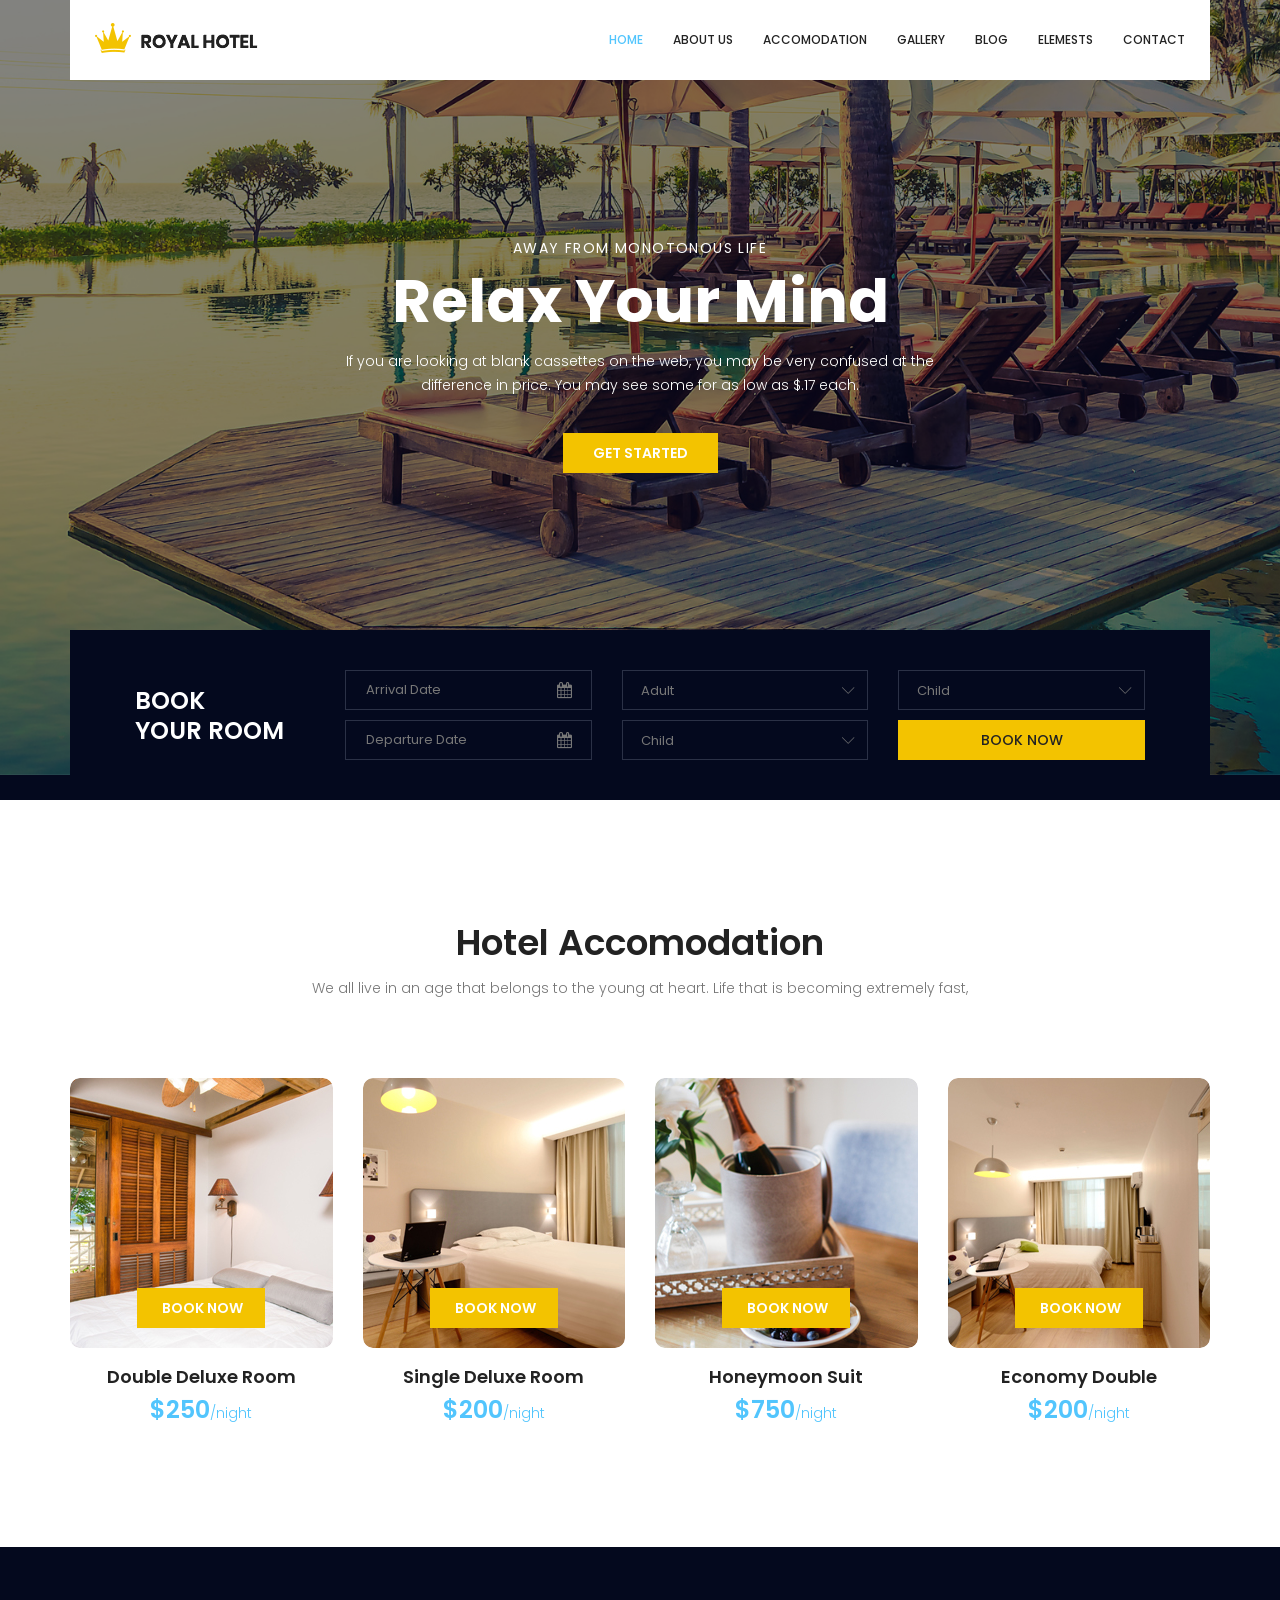
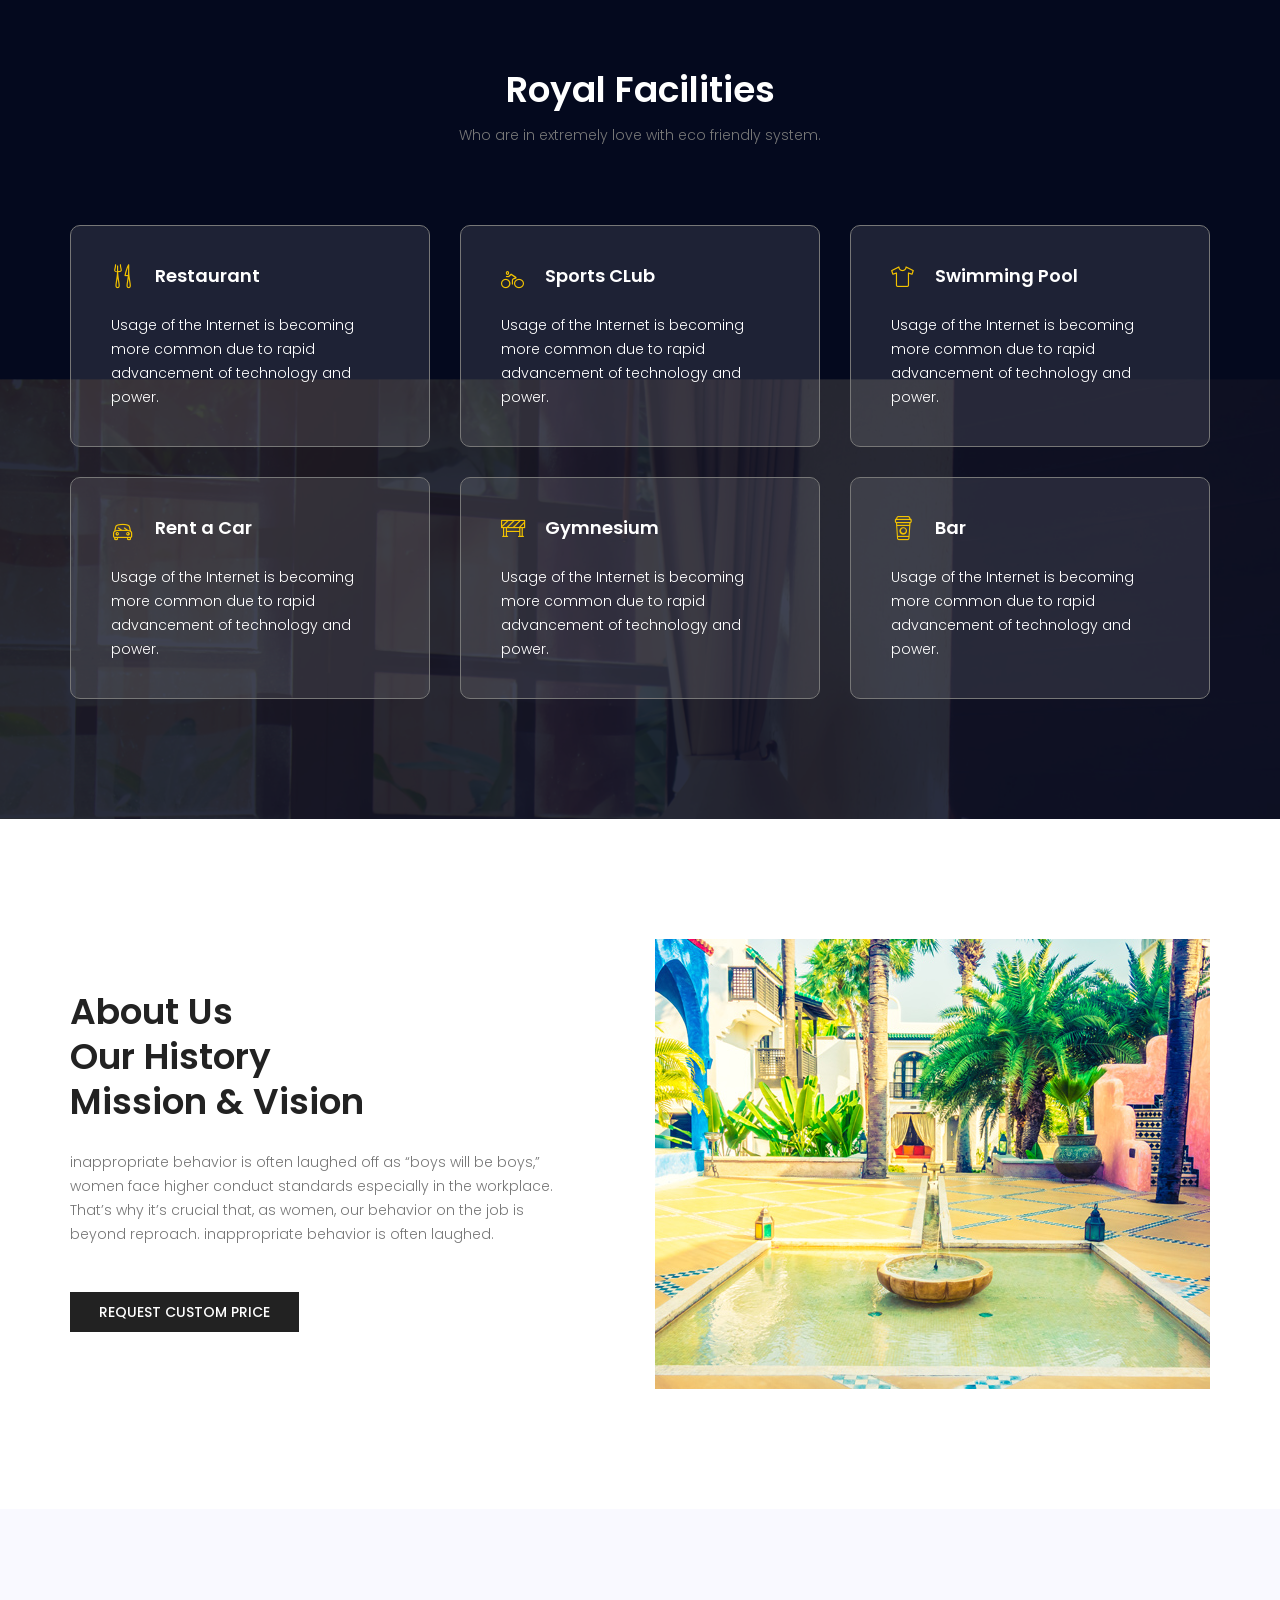
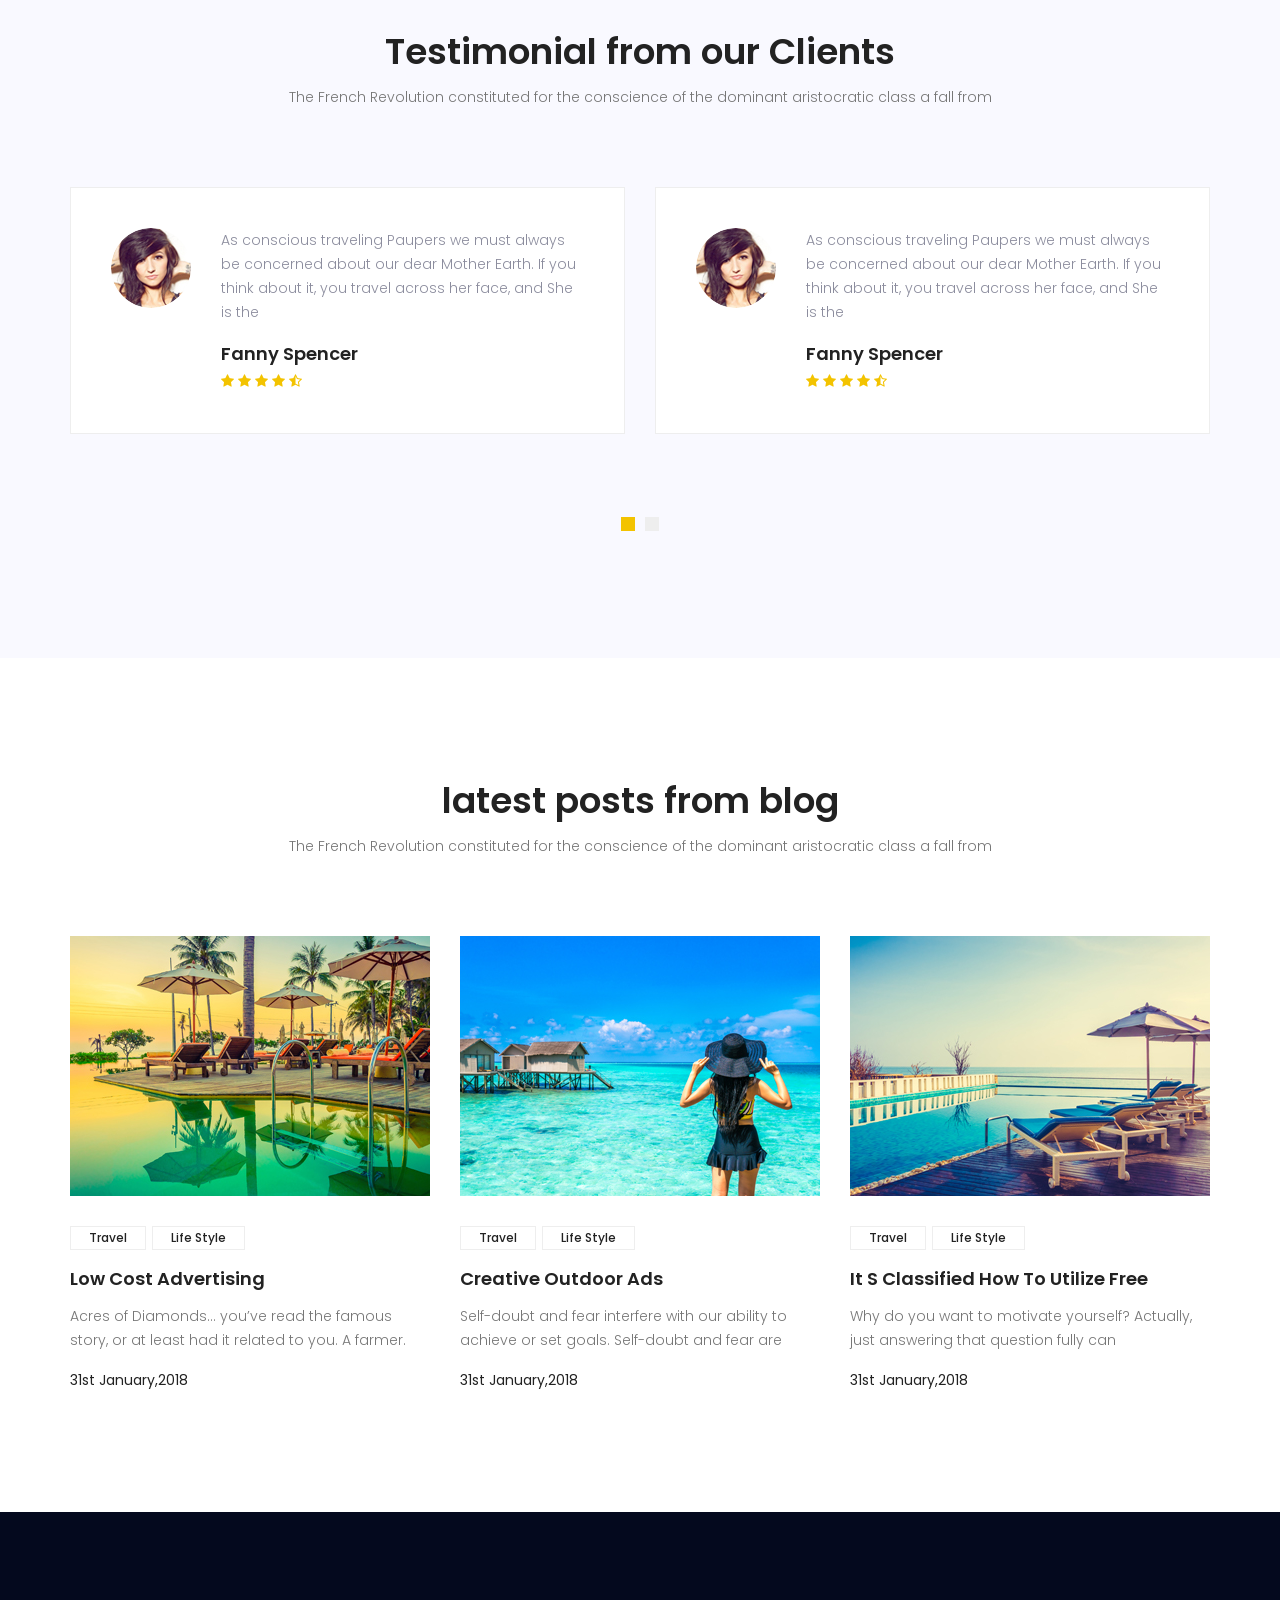
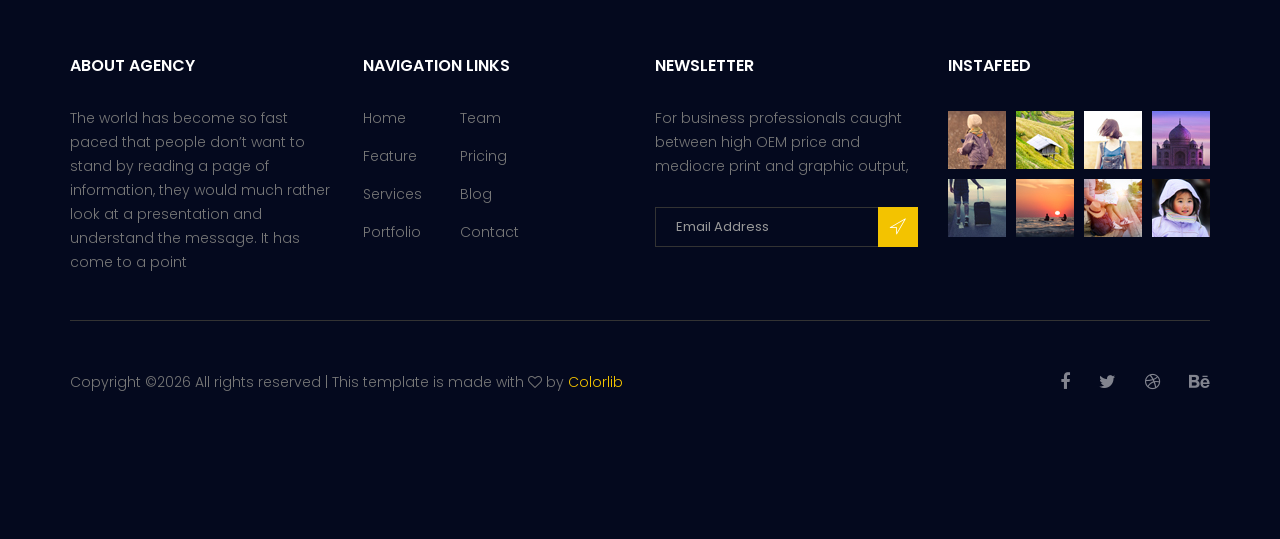
==== royal-master/index.html @ 2dfc8637 "Primeiro commit" ====
<!doctype html>
<html lang="en">
    <head>
        <!-- Required meta tags -->
        <meta charset="utf-8">
        <meta name="viewport" content="width=device-width, initial-scale=1, shrink-to-fit=no">
        <link rel="icon" href="image/favicon.png" type="image/png">
        <title>Royal Hotel</title>
        <!-- Bootstrap CSS -->
        <link rel="stylesheet" href="css/bootstrap.css">
        <link rel="stylesheet" href="vendors/linericon/style.css">
        <link rel="stylesheet" href="css/font-awesome.min.css">
        <link rel="stylesheet" href="vendors/owl-carousel/owl.carousel.min.css">
        <link rel="stylesheet" href="vendors/bootstrap-datepicker/bootstrap-datetimepicker.min.css">
        <link rel="stylesheet" href="vendors/nice-select/css/nice-select.css">
        <link rel="stylesheet" href="vendors/owl-carousel/owl.carousel.min.css">
        <!-- main css -->
        <link rel="stylesheet" href="css/style.css">
        <link rel="stylesheet" href="css/responsive.css">
    </head>
    <body>
        <!--================Header Area =================-->
        <header class="header_area">
            <div class="container">
                <nav class="navbar navbar-expand-lg navbar-light">
                    <!-- Brand and toggle get grouped for better mobile display -->
                    <a class="navbar-brand logo_h" href="index.html"><img src="image/Logo.png" alt=""></a>
                    <button class="navbar-toggler" type="button" data-toggle="collapse" data-target="#navbarSupportedContent" aria-controls="navbarSupportedContent" aria-expanded="false" aria-label="Toggle navigation">
                        <span class="icon-bar"></span>
                        <span class="icon-bar"></span>
                        <span class="icon-bar"></span>
                    </button>
                    <!-- Collect the nav links, forms, and other content for toggling -->
                    <div class="collapse navbar-collapse offset" id="navbarSupportedContent">
                        <ul class="nav navbar-nav menu_nav ml-auto">
                            <li class="nav-item active"><a class="nav-link" href="index.html">Home</a></li> 
                            <li class="nav-item"><a class="nav-link" href="about.html">About us</a></li>
                            <li class="nav-item"><a class="nav-link" href="accomodation.html">Accomodation</a></li>
                            <li class="nav-item"><a class="nav-link" href="gallery.html">Gallery</a></li>
                            <li class="nav-item submenu dropdown">
                                <a href="#" class="nav-link dropdown-toggle" data-toggle="dropdown" role="button" aria-haspopup="true" aria-expanded="false">Blog</a>
                                <ul class="dropdown-menu">
                                    <li class="nav-item"><a class="nav-link" href="blog.html">Blog</a></li>
                                    <li class="nav-item"><a class="nav-link" href="blog-single.html">Blog Details</a></li>
                                </ul>
                            </li> 
                            <li class="nav-item"><a class="nav-link" href="elements.html">Elemests</a></li>
                            <li class="nav-item"><a class="nav-link" href="contact.html">Contact</a></li>
                        </ul>
                    </div> 
                </nav>
            </div>
        </header>
        <!--================Header Area =================-->
        
        <!--================Banner Area =================-->
        <section class="banner_area">
            <div class="booking_table d_flex align-items-center">
            	<div class="overlay bg-parallax" data-stellar-ratio="0.9" data-stellar-vertical-offset="0" data-background=""></div>
				<div class="container">
					<div class="banner_content text-center">
						<h6>Away from monotonous life</h6>
						<h2>Relax Your Mind</h2>
						<p>If you are looking at blank cassettes on the web, you may be very confused at the<br> difference in price. You may see some for as low as $.17 each.</p>
						<a href="#" class="btn theme_btn button_hover">Get Started</a>
					</div>
				</div>
            </div>
            <div class="hotel_booking_area position">
                <div class="container">
                    <div class="hotel_booking_table">
                        <div class="col-md-3">
                            <h2>Book<br> Your Room</h2>
                        </div>
                        <div class="col-md-9">
                            <div class="boking_table">
                                <div class="row">
                                    <div class="col-md-4">
                                        <div class="book_tabel_item">
                                            <div class="form-group">
                                                <div class='input-group date' id='datetimepicker11'>
                                                    <input type='text' class="form-control" placeholder="Arrival Date"/>
                                                    <span class="input-group-addon">
                                                        <i class="fa fa-calendar" aria-hidden="true"></i>
                                                    </span>
                                                </div>
                                            </div>
                                            <div class="form-group">
                                                <div class='input-group date' id='datetimepicker1'>
                                                    <input type='text' class="form-control" placeholder="Departure Date"/>
                                                    <span class="input-group-addon">
                                                        <i class="fa fa-calendar" aria-hidden="true"></i>
                                                    </span>
                                                </div>
                                            </div>
                                        </div>
                                    </div>
                                    <div class="col-md-4">
                                        <div class="book_tabel_item">
                                            <div class="input-group">
                                                <select class="wide">
                                                    <option data-display="Adult">Adult</option>
                                                    <option value="1">Old</option>
                                                    <option value="2">Younger</option>
                                                    <option value="3">Potato</option>
                                                </select>
                                            </div>
                                            <div class="input-group">
                                                <select class="wide">
                                                    <option data-display="Child">Child</option>
                                                    <option value="1">Child</option>
                                                    <option value="2">Baby</option>
                                                    <option value="3">Child</option>
                                                </select>
                                            </div>
                                        </div>
                                    </div>
                                    <div class="col-md-4">
                                        <div class="book_tabel_item">
                                            <div class="input-group">
                                                <select class="wide">
                                                    <option data-display="Child">Number of Rooms</option>
                                                    <option value="1">Room 01</option>
                                                    <option value="2">Room 02</option>
                                                    <option value="3">Room 03</option>
                                                </select>
                                            </div>
                                            <a class="book_now_btn button_hover" href="#">Book Now</a>
                                        </div>
                                    </div>
                                </div>
                            </div>
                        </div>
                    </div>
                </div>
            </div>
        </section>
        <!--================Banner Area =================-->
        
        <!--================ Accomodation Area  =================-->
        <section class="accomodation_area section_gap">
            <div class="container">
                <div class="section_title text-center">
                    <h2 class="title_color">Hotel Accomodation</h2>
                    <p>We all live in an age that belongs to the young at heart. Life that is becoming extremely fast, </p>
                </div>
                <div class="row mb_30">
                    <div class="col-lg-3 col-sm-6">
                        <div class="accomodation_item text-center">
                            <div class="hotel_img">
                                <img src="image/room1.jpg" alt="">
                                <a href="#" class="btn theme_btn button_hover">Book Now</a>
                            </div>
                            <a href="#"><h4 class="sec_h4">Double Deluxe Room</h4></a>
                            <h5>$250<small>/night</small></h5>
                        </div>
                    </div>
                    <div class="col-lg-3 col-sm-6">
                        <div class="accomodation_item text-center">
                            <div class="hotel_img">
                                <img src="image/room2.jpg" alt="">
                                <a href="#" class="btn theme_btn button_hover">Book Now</a>
                            </div>
                            <a href="#"><h4 class="sec_h4">Single Deluxe Room</h4></a>
                            <h5>$200<small>/night</small></h5>
                        </div>
                    </div>
                    <div class="col-lg-3 col-sm-6">
                        <div class="accomodation_item text-center">
                            <div class="hotel_img">
                                <img src="image/room3.jpg" alt="">
                                <a href="#" class="btn theme_btn button_hover">Book Now</a>
                            </div>
                            <a href="#"><h4 class="sec_h4">Honeymoon Suit</h4></a>
                            <h5>$750<small>/night</small></h5>
                        </div>
                    </div>
                    <div class="col-lg-3 col-sm-6">
                        <div class="accomodation_item text-center">
                            <div class="hotel_img">
                                <img src="image/room4.jpg" alt="">
                                <a href="#" class="btn theme_btn button_hover">Book Now</a>
                            </div>
                            <a href="#"><h4 class="sec_h4">Economy Double</h4></a>
                            <h5>$200<small>/night</small></h5>
                        </div>
                    </div>
                </div>
            </div>
        </section>
        <!--================ Accomodation Area  =================-->
        
        <!--================ Facilities Area  =================-->
        <section class="facilities_area section_gap">
            <div class="overlay bg-parallax" data-stellar-ratio="0.8" data-stellar-vertical-offset="0" data-background="">  
            </div>
            <div class="container">
                <div class="section_title text-center">
                    <h2 class="title_w">Royal Facilities</h2>
                    <p>Who are in extremely love with eco friendly system.</p>
                </div>
                <div class="row mb_30">
                    <div class="col-lg-4 col-md-6">
                        <div class="facilities_item">
                            <h4 class="sec_h4"><i class="lnr lnr-dinner"></i>Restaurant</h4>
                            <p>Usage of the Internet is becoming more common due to rapid advancement of technology and power.</p>
                        </div>
                    </div>
                    <div class="col-lg-4 col-md-6">
                        <div class="facilities_item">
                            <h4 class="sec_h4"><i class="lnr lnr-bicycle"></i>Sports CLub</h4>
                            <p>Usage of the Internet is becoming more common due to rapid advancement of technology and power.</p>
                        </div>
                    </div>
                    <div class="col-lg-4 col-md-6">
                        <div class="facilities_item">
                            <h4 class="sec_h4"><i class="lnr lnr-shirt"></i>Swimming Pool</h4>
                            <p>Usage of the Internet is becoming more common due to rapid advancement of technology and power.</p>
                        </div>
                    </div>
                    <div class="col-lg-4 col-md-6">
                        <div class="facilities_item">
                            <h4 class="sec_h4"><i class="lnr lnr-car"></i>Rent a Car</h4>
                            <p>Usage of the Internet is becoming more common due to rapid advancement of technology and power.</p>
                        </div>
                    </div>
                    <div class="col-lg-4 col-md-6">
                        <div class="facilities_item">
                            <h4 class="sec_h4"><i class="lnr lnr-construction"></i>Gymnesium</h4>
                            <p>Usage of the Internet is becoming more common due to rapid advancement of technology and power.</p>
                        </div>
                    </div>
                    <div class="col-lg-4 col-md-6">
                        <div class="facilities_item">
                            <h4 class="sec_h4"><i class="lnr lnr-coffee-cup"></i>Bar</h4>
                            <p>Usage of the Internet is becoming more common due to rapid advancement of technology and power.</p>
                        </div>
                    </div>
                </div>
            </div>
        </section>
        <!--================ Facilities Area  =================-->
        
        <!--================ About History Area  =================-->
        <section class="about_history_area section_gap">
            <div class="container">
                <div class="row">
                    <div class="col-md-6 d_flex align-items-center">
                        <div class="about_content ">
                            <h2 class="title title_color">About Us <br>Our History<br>Mission & Vision</h2>
                            <p>inappropriate behavior is often laughed off as “boys will be boys,” women face higher conduct standards especially in the workplace. That’s why it’s crucial that, as women, our behavior on the job is beyond reproach. inappropriate behavior is often laughed.</p>
                            <a href="#" class="button_hover theme_btn_two">Request Custom Price</a>
                        </div>
                    </div>
                    <div class="col-md-6">
                        <img class="img-fluid" src="image/about_bg.jpg" alt="img">
                    </div>
                </div>
            </div>
        </section>
        <!--================ About History Area  =================-->
        
        <!--================ Testimonial Area  =================-->
        <section class="testimonial_area section_gap">
            <div class="container">
                <div class="section_title text-center">
                    <h2 class="title_color">Testimonial from our Clients</h2>
                    <p>The French Revolution constituted for the conscience of the dominant aristocratic class a fall from </p>
                </div>
                <div class="testimonial_slider owl-carousel">
                    <div class="media testimonial_item">
                        <img class="rounded-circle" src="image/testtimonial-1.jpg" alt="">
                        <div class="media-body">
                            <p>As conscious traveling Paupers we must always be concerned about our dear Mother Earth. If you think about it, you travel across her face, and She is the </p>
                            <a href="#"><h4 class="sec_h4">Fanny Spencer</h4></a>
                            <div class="star">
                                <a href="#"><i class="fa fa-star"></i></a>
                                <a href="#"><i class="fa fa-star"></i></a>
                                <a href="#"><i class="fa fa-star"></i></a>
                                <a href="#"><i class="fa fa-star"></i></a>
                                <a href="#"><i class="fa fa-star-half-o"></i></a>
                            </div>
                        </div>
                    </div>    
                    <div class="media testimonial_item">
                        <img class="rounded-circle" src="image/testtimonial-1.jpg" alt="">
                        <div class="media-body">
                            <p>As conscious traveling Paupers we must always be concerned about our dear Mother Earth. If you think about it, you travel across her face, and She is the </p>
                            <a href="#"><h4 class="sec_h4">Fanny Spencer</h4></a>
                            <div class="star">
                                <a href="#"><i class="fa fa-star"></i></a>
                                <a href="#"><i class="fa fa-star"></i></a>
                                <a href="#"><i class="fa fa-star"></i></a>
                                <a href="#"><i class="fa fa-star"></i></a>
                                <a href="#"><i class="fa fa-star-half-o"></i></a>
                            </div>
                        </div>
                    </div>
                    <div class="media testimonial_item">
                        <img class="rounded-circle" src="image/testtimonial-1.jpg" alt="">
                        <div class="media-body">
                            <p>As conscious traveling Paupers we must always be concerned about our dear Mother Earth. If you think about it, you travel across her face, and She is the </p>
                            <a href="#"><h4 class="sec_h4">Fanny Spencer</h4></a>
                            <div class="star">
                                <a href="#"><i class="fa fa-star"></i></a>
                                <a href="#"><i class="fa fa-star"></i></a>
                                <a href="#"><i class="fa fa-star"></i></a>
                                <a href="#"><i class="fa fa-star"></i></a>
                                <a href="#"><i class="fa fa-star-half-o"></i></a>
                            </div>
                        </div>
                    </div>    
                    <div class="media testimonial_item">
                        <img class="rounded-circle" src="image/testtimonial-1.jpg" alt="">
                        <div class="media-body">
                            <p>As conscious traveling Paupers we must always be concerned about our dear Mother Earth. If you think about it, you travel across her face, and She is the </p>
                            <a href="#"><h4 class="sec_h4">Fanny Spencer</h4></a>
                            <div class="star">
                                <a href="#"><i class="fa fa-star"></i></a>
                                <a href="#"><i class="fa fa-star"></i></a>
                                <a href="#"><i class="fa fa-star"></i></a>
                                <a href="#"><i class="fa fa-star"></i></a>
                                <a href="#"><i class="fa fa-star-half-o"></i></a>
                            </div>
                        </div>
                    </div>
                </div>
            </div>
        </section>
        <!--================ Testimonial Area  =================-->
        
        <!--================ Latest Blog Area  =================-->
        <section class="latest_blog_area section_gap">
            <div class="container">
                <div class="section_title text-center">
                    <h2 class="title_color">latest posts from blog</h2>
                    <p>The French Revolution constituted for the conscience of the dominant aristocratic class a fall from </p>
                </div>
                <div class="row mb_30">
                    <div class="col-lg-4 col-md-6">
                        <div class="single-recent-blog-post">
                            <div class="thumb">
                                <img class="img-fluid" src="image/blog/blog-1.jpg" alt="post">
                            </div>
                            <div class="details">
                                <div class="tags">
                                    <a href="#" class="button_hover tag_btn">Travel</a>
                                    <a href="#" class="button_hover tag_btn">Life Style</a>
                                </div>
                                <a href="#"><h4 class="sec_h4">Low Cost Advertising</h4></a>
                                <p>Acres of Diamonds… you’ve read the famous story, or at least had it related to you. A farmer.</p>
                                <h6 class="date title_color">31st January,2018</h6>
                            </div>	
                        </div>
                    </div>
                    <div class="col-lg-4 col-md-6">
                        <div class="single-recent-blog-post">
                            <div class="thumb">
                                <img class="img-fluid" src="image/blog/blog-2.jpg" alt="post">
                            </div>
                            <div class="details">
                                <div class="tags">
                                    <a href="#" class="button_hover tag_btn">Travel</a>
                                    <a href="#" class="button_hover tag_btn">Life Style</a>
                                </div>
                                <a href="#"><h4 class="sec_h4">Creative Outdoor Ads</h4></a>
                                <p>Self-doubt and fear interfere with our ability to achieve or set goals. Self-doubt and fear are</p>
                                <h6 class="date title_color">31st January,2018</h6>
                            </div>	
                        </div>
                    </div>
                    <div class="col-lg-4 col-md-6">
                        <div class="single-recent-blog-post">
                            <div class="thumb">
                                <img class="img-fluid" src="image/blog/blog-3.jpg" alt="post">
                            </div>
                            <div class="details">
                                <div class="tags">
                                    <a href="#" class="button_hover tag_btn">Travel</a>
                                    <a href="#" class="button_hover tag_btn">Life Style</a>
                                </div>
                                <a href="#"><h4 class="sec_h4">It S Classified How To Utilize Free</h4></a>
                                <p>Why do you want to motivate yourself? Actually, just answering that question fully can </p>
                                <h6 class="date title_color">31st January,2018</h6>
                            </div>	
                        </div>
                    </div>
                </div>
            </div>
        </section>
        <!--================ Recent Area  =================-->
        
        <!--================ start footer Area  =================-->	
        <footer class="footer-area section_gap">
            <div class="container">
                <div class="row">
                    <div class="col-lg-3  col-md-6 col-sm-6">
                        <div class="single-footer-widget">
                            <h6 class="footer_title">About Agency</h6>
                            <p>The world has become so fast paced that people don’t want to stand by reading a page of information, they would much rather look at a presentation and understand the message. It has come to a point </p>
                        </div>
                    </div>
                    <div class="col-lg-3 col-md-6 col-sm-6">
                        <div class="single-footer-widget">
                            <h6 class="footer_title">Navigation Links</h6>
                            <div class="row">
                                <div class="col-4">
                                    <ul class="list_style">
                                        <li><a href="#">Home</a></li>
                                        <li><a href="#">Feature</a></li>
                                        <li><a href="#">Services</a></li>
                                        <li><a href="#">Portfolio</a></li>
                                    </ul>
                                </div>
                                <div class="col-4">
                                    <ul class="list_style">
                                        <li><a href="#">Team</a></li>
                                        <li><a href="#">Pricing</a></li>
                                        <li><a href="#">Blog</a></li>
                                        <li><a href="#">Contact</a></li>
                                    </ul>
                                </div>										
                            </div>							
                        </div>
                    </div>							
                    <div class="col-lg-3 col-md-6 col-sm-6">
                        <div class="single-footer-widget">
                            <h6 class="footer_title">Newsletter</h6>
                            <p>For business professionals caught between high OEM price and mediocre print and graphic output, </p>		
                            <div id="mc_embed_signup">
                                <form target="_blank" action="https://spondonit.us12.list-manage.com/subscribe/post?u=1462626880ade1ac87bd9c93a&amp;id=92a4423d01" method="get" class="subscribe_form relative">
                                    <div class="input-group d-flex flex-row">
                                        <input name="EMAIL" placeholder="Email Address" onfocus="this.placeholder = ''" onblur="this.placeholder = 'Email Address '" required="" type="email">
                                        <button class="btn sub-btn"><span class="lnr lnr-location"></span></button>		
                                    </div>									
                                    <div class="mt-10 info"></div>
                                </form>
                            </div>
                        </div>
                    </div>
                    <div class="col-lg-3 col-md-6 col-sm-6">
                        <div class="single-footer-widget instafeed">
                            <h6 class="footer_title">InstaFeed</h6>
                            <ul class="list_style instafeed d-flex flex-wrap">
                                <li><img src="image/instagram/Image-01.jpg" alt=""></li>
                                <li><img src="image/instagram/Image-02.jpg" alt=""></li>
                                <li><img src="image/instagram/Image-03.jpg" alt=""></li>
                                <li><img src="image/instagram/Image-04.jpg" alt=""></li>
                                <li><img src="image/instagram/Image-05.jpg" alt=""></li>
                                <li><img src="image/instagram/Image-06.jpg" alt=""></li>
                                <li><img src="image/instagram/Image-07.jpg" alt=""></li>
                                <li><img src="image/instagram/Image-08.jpg" alt=""></li>
                            </ul>
                        </div>
                    </div>						
                </div>
                <div class="border_line"></div>
                <div class="row footer-bottom d-flex justify-content-between align-items-center">
                    <p class="col-lg-8 col-sm-12 footer-text m-0"><!-- Link back to Colorlib can't be removed. Template is licensed under CC BY 3.0. -->
Copyright &copy;<script>document.write(new Date().getFullYear());</script> All rights reserved | This template is made with <i class="fa fa-heart-o" aria-hidden="true"></i> by <a href="https://colorlib.com" target="_blank">Colorlib</a>
<!-- Link back to Colorlib can't be removed. Template is licensed under CC BY 3.0. --></p>
                    <div class="col-lg-4 col-sm-12 footer-social">
                        <a href="#"><i class="fa fa-facebook"></i></a>
                        <a href="#"><i class="fa fa-twitter"></i></a>
                        <a href="#"><i class="fa fa-dribbble"></i></a>
                        <a href="#"><i class="fa fa-behance"></i></a>
                    </div>
                </div>
            </div>
        </footer>
		<!--================ End footer Area  =================-->
        
        
        <!-- Optional JavaScript -->
        <!-- jQuery first, then Popper.js, then Bootstrap JS -->
        <script src="js/jquery-3.2.1.min.js"></script>
        <script src="js/popper.js"></script>
        <script src="js/bootstrap.min.js"></script>
        <script src="vendors/owl-carousel/owl.carousel.min.js"></script>
        <script src="js/jquery.ajaxchimp.min.js"></script>
        <script src="js/mail-script.js"></script>
        <script src="vendors/bootstrap-datepicker/bootstrap-datetimepicker.min.js"></script>
        <script src="vendors/nice-select/js/jquery.nice-select.js"></script>
        <script src="js/mail-script.js"></script>
        <script src="js/stellar.js"></script>
        <script src="vendors/lightbox/simpleLightbox.min.js"></script>
        <script src="js/custom.js"></script>
    </body>
</html>
---- royal-master/vendors/linericon/style.css ----
@font-face {
	font-family: 'Linearicons-Free';
	src:url('fonts/Linearicons-Free.eot?w118d');
	src:url('fonts/Linearicons-Free.eot?#iefixw118d') format('embedded-opentype'),
		url('fonts/Linearicons-Free.woff2?w118d') format('woff2'),
		url('fonts/Linearicons-Free.woff?w118d') format('woff'),
		url('fonts/Linearicons-Free.ttf?w118d') format('truetype'),
		url('fonts/Linearicons-Free.svg?w118d#Linearicons-Free') format('svg');
	font-weight: normal;
	font-style: normal;
}

.lnr {
	font-family: 'Linearicons-Free';
	speak: none;
	font-style: normal;
	font-weight: normal;
	font-variant: normal;
	text-transform: none;
	line-height: 1;

	/* Better Font Rendering =========== */
	-webkit-font-smoothing: antialiased;
	-moz-osx-font-smoothing: grayscale;
}

.lnr-home:before {
	content: "\e800";
}
.lnr-apartment:before {
	content: "\e801";
}
.lnr-pencil:before {
	content: "\e802";
}
.lnr-magic-wand:before {
	content: "\e803";
}
.lnr-drop:before {
	content: "\e804";
}
.lnr-lighter:before {
	content: "\e805";
}
.lnr-poop:before {
	content: "\e806";
}
.lnr-sun:before {
	content: "\e807";
}
.lnr-moon:before {
	content: "\e808";
}
.lnr-cloud:before {
	content: "\e809";
}
.lnr-cloud-upload:before {
	content: "\e80a";
}
.lnr-cloud-download:before {
	content: "\e80b";
}
.lnr-cloud-sync:before {
	content: "\e80c";
}
.lnr-cloud-check:before {
	content: "\e80d";
}
.lnr-database:before {
	content: "\e80e";
}
.lnr-lock:before {
	content: "\e80f";
}
.lnr-cog:before {
	content: "\e810";
}
.lnr-trash:before {
	content: "\e811";
}
.lnr-dice:before {
	content: "\e812";
}
.lnr-heart:before {
	content: "\e813";
}
.lnr-star:before {
	content: "\e814";
}
.lnr-star-half:before {
	content: "\e815";
}
.lnr-star-empty:before {
	content: "\e816";
}
.lnr-flag:before {
	content: "\e817";
}
.lnr-envelope:before {
	content: "\e818";
}
.lnr-paperclip:before {
	content: "\e819";
}
.lnr-inbox:before {
	content: "\e81a";
}
.lnr-eye:before {
	content: "\e81b";
}
.lnr-printer:before {
	content: "\e81c";
}
.lnr-file-empty:before {
	content: "\e81d";
}
.lnr-file-add:before {
	content: "\e81e";
}
.lnr-enter:before {
	content: "\e81f";
}
.lnr-exit:before {
	content: "\e820";
}
.lnr-graduation-hat:before {
	content: "\e821";
}
.lnr-license:before {
	content: "\e822";
}
.lnr-music-note:before {
	content: "\e823";
}
.lnr-film-play:before {
	content: "\e824";
}
.lnr-camera-video:before {
	content: "\e825";
}
.lnr-camera:before {
	content: "\e826";
}
.lnr-picture:before {
	content: "\e827";
}
.lnr-book:before {
	content: "\e828";
}
.lnr-bookmark:before {
	content: "\e829";
}
.lnr-user:before {
	content: "\e82a";
}
.lnr-users:before {
	content: "\e82b";
}
.lnr-shirt:before {
	content: "\e82c";
}
.lnr-store:before {
	content: "\e82d";
}
.lnr-cart:before {
	content: "\e82e";
}
.lnr-tag:before {
	content: "\e82f";
}
.lnr-phone-handset:before {
	content: "\e830";
}
.lnr-phone:before {
	content: "\e831";
}
.lnr-pushpin:before {
	content: "\e832";
}
.lnr-map-marker:before {
	content: "\e833";
}
.lnr-map:before {
	content: "\e834";
}
.lnr-location:before {
	content: "\e835";
}
.lnr-calendar-full:before {
	content: "\e836";
}
.lnr-keyboard:before {
	content: "\e837";
}
.lnr-spell-check:before {
	content: "\e838";
}
.lnr-screen:before {
	content: "\e839";
}
.lnr-smartphone:before {
	content: "\e83a";
}
.lnr-tablet:before {
	content: "\e83b";
}
.lnr-laptop:before {
	content: "\e83c";
}
.lnr-laptop-phone:before {
	content: "\e83d";
}
.lnr-power-switch:before {
	content: "\e83e";
}
.lnr-bubble:before {
	content: "\e83f";
}
.lnr-heart-pulse:before {
	content: "\e840";
}
.lnr-construction:before {
	content: "\e841";
}
.lnr-pie-chart:before {
	content: "\e842";
}
.lnr-chart-bars:before {
	content: "\e843";
}
.lnr-gift:before {
	content: "\e844";
}
.lnr-diamond:before {
	content: "\e845";
}
.lnr-linearicons:before {
	content: "\e846";
}
.lnr-dinner:before {
	content: "\e847";
}
.lnr-coffee-cup:before {
	content: "\e848";
}
.lnr-leaf:before {
	content: "\e849";
}
.lnr-paw:before {
	content: "\e84a";
}
.lnr-rocket:before {
	content: "\e84b";
}
.lnr-briefcase:before {
	content: "\e84c";
}
.lnr-bus:before {
	content: "\e84d";
}
.lnr-car:before {
	content: "\e84e";
}
.lnr-train:before {
	content: "\e84f";
}
.lnr-bicycle:before {
	content: "\e850";
}
.lnr-wheelchair:before {
	content: "\e851";
}
.lnr-select:before {
	content: "\e852";
}
.lnr-earth:before {
	content: "\e853";
}
.lnr-smile:before {
	content: "\e854";
}
.lnr-sad:before {
	content: "\e855";
}
.lnr-neutral:before {
	content: "\e856";
}
.lnr-mustache:before {
	content: "\e857";
}
.lnr-alarm:before {
	content: "\e858";
}
.lnr-bullhorn:before {
	content: "\e859";
}
.lnr-volume-high:before {
	content: "\e85a";
}
.lnr-volume-medium:before {
	content: "\e85b";
}
.lnr-volume-low:before {
	content: "\e85c";
}
.lnr-volume:before {
	content: "\e85d";
}
.lnr-mic:before {
	content: "\e85e";
}
.lnr-hourglass:before {
	content: "\e85f";
}
.lnr-undo:before {
	content: "\e860";
}
.lnr-redo:before {
	content: "\e861";
}
.lnr-sync:before {
	content: "\e862";
}
.lnr-history:before {
	content: "\e863";
}
.lnr-clock:before {
	content: "\e864";
}
.lnr-download:before {
	content: "\e865";
}
.lnr-upload:before {
	content: "\e866";
}
.lnr-enter-down:before {
	content: "\e867";
}
.lnr-exit-up:before {
	content: "\e868";
}
.lnr-bug:before {
	content: "\e869";
}
.lnr-code:before {
	content: "\e86a";
}
.lnr-link:before {
	content: "\e86b";
}
.lnr-unlink:before {
	content: "\e86c";
}
.lnr-thumbs-up:before {
	content: "\e86d";
}
.lnr-thumbs-down:before {
	content: "\e86e";
}
.lnr-magnifier:before {
	content: "\e86f";
}
.lnr-cross:before {
	content: "\e870";
}
.lnr-menu:before {
	content: "\e871";
}
.lnr-list:before {
	content: "\e872";
}
.lnr-chevron-up:before {
	content: "\e873";
}
.lnr-chevron-down:before {
	content: "\e874";
}
.lnr-chevron-left:before {
	content: "\e875";
}
.lnr-chevron-right:before {
	content: "\e876";
}
.lnr-arrow-up:before {
	content: "\e877";
}
.lnr-arrow-down:before {
	content: "\e878";
}
.lnr-arrow-left:before {
	content: "\e879";
}
.lnr-arrow-right:before {
	content: "\e87a";
}
.lnr-move:before {
	content: "\e87b";
}
.lnr-warning:before {
	content: "\e87c";
}
.lnr-question-circle:before {
	content: "\e87d";
}
.lnr-menu-circle:before {
	content: "\e87e";
}
.lnr-checkmark-circle:before {
	content: "\e87f";
}
.lnr-cross-circle:before {
	content: "\e880";
}
.lnr-plus-circle:before {
	content: "\e881";
}
.lnr-circle-minus:before {
	content: "\e882";
}
.lnr-arrow-up-circle:before {
	content: "\e883";
}
.lnr-arrow-down-circle:before {
	content: "\e884";
}
.lnr-arrow-left-circle:before {
	content: "\e885";
}
.lnr-arrow-right-circle:before {
	content: "\e886";
}
.lnr-chevron-up-circle:before {
	content: "\e887";
}
.lnr-chevron-down-circle:before {
	content: "\e888";
}
.lnr-chevron-left-circle:before {
	content: "\e889";
}
.lnr-chevron-right-circle:before {
	content: "\e88a";
}
.lnr-crop:before {
	content: "\e88b";
}
.lnr-frame-expand:before {
	content: "\e88c";
}
.lnr-frame-contract:before {
	content: "\e88d";
}
.lnr-layers:before {
	content: "\e88e";
}
.lnr-funnel:before {
	content: "\e88f";
}
.lnr-text-format:before {
	content: "\e890";
}
.lnr-text-format-remove:before {
	content: "\e891";
}
.lnr-text-size:before {
	content: "\e892";
}
.lnr-bold:before {
	content: "\e893";
}
.lnr-italic:before {
	content: "\e894";
}
.lnr-underline:before {
	content: "\e895";
}
.lnr-strikethrough:before {
	content: "\e896";
}
.lnr-highlight:before {
	content: "\e897";
}
.lnr-text-align-left:before {
	content: "\e898";
}
.lnr-text-align-center:before {
	content: "\e899";
}
.lnr-text-align-right:before {
	content: "\e89a";
}
.lnr-text-align-justify:before {
	content: "\e89b";
}
.lnr-line-spacing:before {
	content: "\e89c";
}
.lnr-indent-increase:before {
	content: "\e89d";
}
.lnr-indent-decrease:before {
	content: "\e89e";
}
.lnr-pilcrow:before {
	content: "\e89f";
}
.lnr-direction-ltr:before {
	content: "\e8a0";
}
.lnr-direction-rtl:before {
	content: "\e8a1";
}
.lnr-page-break:before {
	content: "\e8a2";
}
.lnr-sort-alpha-asc:before {
	content: "\e8a3";
}
.lnr-sort-amount-asc:before {
	content: "\e8a4";
}
.lnr-hand:before {
	content: "\e8a5";
}
.lnr-pointer-up:before {
	content: "\e8a6";
}
.lnr-pointer-right:before {
	content: "\e8a7";
}
.lnr-pointer-down:before {
	content: "\e8a8";
}
.lnr-pointer-left:before {
	content: "\e8a9";
}
---- royal-master/vendors/nice-select/css/nice-select.css ----
.nice-select {
  -webkit-tap-highlight-color: transparent;
  background-color: #fff;
  border-radius: 5px;
  border: solid 1px #e8e8e8;
  box-sizing: border-box;
  clear: both;
  cursor: pointer;
  display: block;
  float: left;
  font-family: inherit;
  font-size: 14px;
  font-weight: normal;
  height: 42px;
  line-height: 40px;
  outline: none;
  padding-left: 18px;
  padding-right: 30px;
  position: relative;
  text-align: left !important;
  -webkit-transition: all 0.2s ease-in-out;
  transition: all 0.2s ease-in-out;
  -webkit-user-select: none;
     -moz-user-select: none;
      -ms-user-select: none;
          user-select: none;
  white-space: nowrap;
  width: auto; }
  .nice-select:hover {
    border-color: #dbdbdb; }
  .nice-select:active, .nice-select.open, .nice-select:focus {
    border-color: #999; }
  .nice-select:after {
    border-bottom: 2px solid #999;
    border-right: 2px solid #999;
    content: '';
    display: block;
    height: 5px;
    margin-top: -4px;
    pointer-events: none;
    position: absolute;
    right: 12px;
    top: 50%;
    -webkit-transform-origin: 66% 66%;
        -ms-transform-origin: 66% 66%;
            transform-origin: 66% 66%;
    -webkit-transform: rotate(45deg);
        -ms-transform: rotate(45deg);
            transform: rotate(45deg);
    -webkit-transition: all 0.15s ease-in-out;
    transition: all 0.15s ease-in-out;
    width: 5px; }
  .nice-select.open:after {
    -webkit-transform: rotate(-135deg);
        -ms-transform: rotate(-135deg);
            transform: rotate(-135deg); }
  .nice-select.open .list {
    opacity: 1;
    pointer-events: auto;
    -webkit-transform: scale(1) translateY(0);
        -ms-transform: scale(1) translateY(0);
            transform: scale(1) translateY(0); }
  .nice-select.disabled {
    border-color: #ededed;
    color: #999;
    pointer-events: none; }
    .nice-select.disabled:after {
      border-color: #cccccc; }
  .nice-select.wide {
    width: 100%; }
    .nice-select.wide .list {
      left: 0 !important;
      right: 0 !important; }
  .nice-select.right {
    float: right; }
    .nice-select.right .list {
      left: auto;
      right: 0; }
  .nice-select.small {
    font-size: 12px;
    height: 36px;
    line-height: 34px; }
    .nice-select.small:after {
      height: 4px;
      width: 4px; }
    .nice-select.small .option {
      line-height: 34px;
      min-height: 34px; }
  .nice-select .list {
    background-color: #fff;
    border-radius: 5px;
    box-shadow: 0 0 0 1px rgba(68, 68, 68, 0.11);
    box-sizing: border-box;
    margin-top: 4px;
    opacity: 0;
    overflow: hidden;
    padding: 0;
    pointer-events: none;
    position: absolute;
    top: 100%;
    left: 0;
    -webkit-transform-origin: 50% 0;
        -ms-transform-origin: 50% 0;
            transform-origin: 50% 0;
    -webkit-transform: scale(0.75) translateY(-21px);
        -ms-transform: scale(0.75) translateY(-21px);
            transform: scale(0.75) translateY(-21px);
    -webkit-transition: all 0.2s cubic-bezier(0.5, 0, 0, 1.25), opacity 0.15s ease-out;
    transition: all 0.2s cubic-bezier(0.5, 0, 0, 1.25), opacity 0.15s ease-out;
    z-index: 9; }
    .nice-select .list:hover .option:not(:hover) {
      background-color: transparent !important; }
  .nice-select .option {
    cursor: pointer;
    font-weight: 400;
    line-height: 40px;
    list-style: none;
    min-height: 40px;
    outline: none;
    padding-left: 18px;
    padding-right: 29px;
    text-align: left;
    -webkit-transition: all 0.2s;
    transition: all 0.2s; }
    .nice-select .option:hover, .nice-select .option.focus, .nice-select .option.selected.focus {
      background-color: #f6f6f6; }
    .nice-select .option.selected {
      font-weight: bold; }
    .nice-select .option.disabled {
      background-color: transparent;
      color: #999;
      cursor: default; }

.no-csspointerevents .nice-select .list {
  display: none; }

.no-csspointerevents .nice-select.open .list {
  display: block; }
---- royal-master/css/style.css ----
/*----------------------------------------------------
@File: Default Styles
@Author: Rocky
@URL: http://wethemez.com
Author E-mail: rockybd1995@gmail.com

This file contains the styling for the actual theme, this
is the file you need to edit to change the look of the
theme.
---------------------------------------------------- */
/*=====================================================================
@Template Name: Royal Hotel
@Author: Rocky
@Developed By: Rocky
@Developer URL: http://rocky.wethemez.com
Author E-mail: rockybd1995@gmail.com

@Default Styles

Table of Content:
01/ Variables
02/ predefin
03/ header
04/ button
05/ banner
06/ breadcrumb
07/ about
08/ team
09/ project 
10/ price 
11/ team 
12/ blog 
13/ video  
14/ features  
15/ career  
16/ contact 
17/ footer

=====================================================================*/
/*----------------------------------------------------*/
/*font Variables*/
/*Color Variables*/
/*=================== fonts ====================*/
@import url("https://fonts.googleapis.com/css?family=Poppins:300,400,500,600,700");
.col-md-offset-right-1, .col-lg-offset-right-1 {
  margin-right: 8.33333333%;
}

/*---------------------------------------------------- */
/*----------------------------------------------------*/
.list_style {
  list-style: none;
  margin: 0px;
  padding: 0px;
}

a {
  text-decoration: none;
  -webkit-transition: all 0.3s ease-in-out;
  -o-transition: all 0.3s ease-in-out;
  transition: all 0.3s ease-in-out;
}

a:hover, a:focus {
  text-decoration: none;
  outline: none;
}

.row.m0 {
  margin: 0px;
}

.p0 {
  padding: 0px;
}

.mt-30 {
  margin-top: 30px;
}

.mt-25 {
  margin-top: 25px;
}

body {
  line-height: 24px;
  font-size: 14px;
  font-family: "Poppins", sans-serif;
  font-weight: 300;
  color: #777777;
}

section {
  background: #fff;
}

h1, h2, h3, h4, h5, h6 {
  font-family: "Poppins", sans-serif;
  font-weight: 600;
}

button:focus {
  outline: none;
}

@media (min-width: 1200px) {
  .container {
    max-width: 1170px;
  }
}

.section_gap {
  padding: 120px 0;
}

.d_flex {
  display: -webkit-box;
  display: -ms-flexbox;
  display: flex;
}

.row_reverse {
  -webkit-box-orient: horizontal;
  -webkit-box-direction: reverse;
  -ms-flex-direction: row-reverse;
  flex-direction: row-reverse;
}

.mb_30 {
  margin-bottom: -30px;
}

.section_title {
  margin-bottom: 75px;
}

.section_title h2 {
  font-size: 36px;
  line-height: 45px;
  font-weight: 600;
}

.section_title p {
  font-size: 14px;
  line-height: 30px;
  color: #777777;
  margin-bottom: 0px;
}

.title_color {
  color: #222222;
}

.title_w {
  color: #fff;
}

.title {
  font-size: 36px;
  line-height: 45px;
  font-weight: 600;
}

/*---------------------------------------------------- */
/*----------------------------------------------------*/
.theme_btn {
  font-size: 14px;
  line-height: 30px;
  text-transform: uppercase;
  color: #fff;
  font-weight: 600;
  background: #f3c300;
  padding: 5px 30px;
}

.theme_btn:before {
  background: #f8b100;
}

.theme_btn:hover {
  color: #fff;
}

.white_btn {
  background: #fff;
  padding: 0px 40px;
  line-height: 40px;
  font-size: 14px;
  color: #222222;
  font-family: "Poppins", sans-serif;
  font-weight: 500;
}

.button_hover {
  border-radius: 0px;
  position: relative;
  z-index: 1;
  -webkit-transition: all 0.3s linear;
  -o-transition: all 0.3s linear;
  transition: all 0.3s linear;
  overflow: hidden;
  border: 0px;
  display: inline-block;
  text-align: center;
}

.button_hover:before {
  content: "";
  width: 100%;
  height: 100%;
  left: 0;
  top: 0;
  position: absolute;
  -webkit-transform: translateX(-100%);
  -ms-transform: translateX(-100%);
  transform: translateX(-100%);
  z-index: -1;
  background: #f8b100;
  -webkit-transition: all 0.3s linear;
  -o-transition: all 0.3s linear;
  transition: all 0.3s linear;
  opacity: 0;
}

.button_hover:hover {
  color: #fff;
}

.button_hover:hover:before {
  -webkit-transform: translateX(0);
  -ms-transform: translateX(0);
  transform: translateX(0);
  opacity: 1;
}

.theme_btn_two {
  font-size: 14px;
  font-weight: 500;
  line-height: 30px;
  background: #222222;
  color: #fff;
  text-transform: uppercase;
  padding: 5px 29px;
}

.book_now_btn {
  width: 100%;
  display: block;
  background: #f3c300;
  color: #222222;
  text-transform: uppercase;
  font-size: 14px;
  line-height: 30px;
  font-weight: 500;
  padding: 5px 20px;
}

/*---------------------------------------------------- */
/*----------------------------------------------------*/
/*============== header css =============*/
.header_area {
  position: absolute;
  top: 0;
  left: 0;
  width: 100%;
  z-index: 20;
}

.header-top {
  padding: 3px 0px;
}

.header-top a {
  color: #fff;
  -webkit-transition: all 0.3s linear;
  -o-transition: all 0.3s linear;
  transition: all 0.3s linear;
}

.header-top a:hover {
  color: #f3c300;
}

.header-top ul {
  padding-left: 0px;
  margin-bottom: 0px;
}

.header-top ul li {
  display: inline-block;
  margin-right: 15px;
}

@media (max-width: 414px) {
  .header-top ul li {
    margin-right: 0px;
  }
}

.header-top .header-top-left a {
  margin-right: 8px;
  font-size: 12px;
  font-weight: 500;
  line-height: 20px;
  display: inline-block;
}

.header-top .header-top-right {
  text-align: right;
}

.header-top .header-top-right .header-social a {
  color: #fff;
  margin-left: 15px;
  -webkit-transition: all 0.3s linear;
  -o-transition: all 0.3s linear;
  transition: all 0.3s linear;
  font-size: 14px;
}

.header-top .header-top-right .header-social a:hover {
  color: #f3c300;
}

.navbar {
  padding: 0px;
  border: 0px;
  border-radius: 0px;
}

.navbar {
  background: #fff;
  padding: 0px 25px;
}

.navbar .logo_h {
  padding-top: 0px;
}

.navbar .menu_nav .nav-item .nav-link {
  font: 500 12px/80px "Poppins", sans-serif;
  color: #222222;
  text-transform: uppercase;
  padding: 0px;
}

.navbar .menu_nav .nav-item .nav-link:after {
  display: none;
}

.navbar .menu_nav .nav-item:hover .nav-link, .navbar .menu_nav .nav-item.active .nav-link {
  color: #52c5fd;
}

.navbar .menu_nav .nav-item.submenu {
  position: relative;
}

.navbar .menu_nav .nav-item.submenu ul {
  border: none;
  padding: 0px;
  border-radius: 0px;
  -webkit-box-shadow: none;
  box-shadow: none;
  margin: 0px;
  background: transparent;
}

@media (min-width: 992px) {
  .navbar .menu_nav .nav-item.submenu ul {
    position: absolute;
    top: 100%;
    left: 0px;
    min-width: 220px;
    text-align: left;
    opacity: 0;
    -webkit-transition: all 300ms ease-in;
    -o-transition: all 300ms ease-in;
    transition: all 300ms ease-in;
    visibility: hidden;
    display: block;
    border: none;
    padding: 0px;
    border-radius: 0px;
  }
}

.navbar .menu_nav .nav-item.submenu ul:before {
  content: "";
  width: 0;
  height: 0;
  border-style: solid;
  border-width: 10px 10px 0 10px;
  border-color: #eeeeee transparent transparent transparent;
  position: absolute;
  right: 24px;
  top: 45px;
  z-index: 3;
  opacity: 0;
  -webkit-transition: all 400ms linear;
  -o-transition: all 400ms linear;
  transition: all 400ms linear;
}

.navbar .menu_nav .nav-item.submenu ul .nav-item {
  display: block;
  float: none;
  margin-right: 0px;
  border-bottom: 1px solid #ededed;
  margin-left: 0px;
  background: #fff;
  -webkit-transition: all 0.4s linear;
  -o-transition: all 0.4s linear;
  transition: all 0.4s linear;
}

@media (min-width: 992px) {
  .navbar .menu_nav .nav-item.submenu ul .nav-item {
    margin-top: 10px;
  }
}

.navbar .menu_nav .nav-item.submenu ul .nav-item .nav-link {
  line-height: 45px;
  color: #222222;
  padding: 0px 30px;
  -webkit-transition: all 150ms linear;
  -o-transition: all 150ms linear;
  transition: all 150ms linear;
  display: block;
}

.navbar .menu_nav .nav-item.submenu ul .nav-item:last-child {
  border-bottom: none;
}

.navbar .menu_nav .nav-item.submenu ul .nav-item:hover .nav-link {
  background: #f0f0f0;
  color: #52c5fd;
}

@media (min-width: 992px) {
  .navbar .menu_nav .nav-item.submenu:hover ul {
    visibility: visible;
    opacity: 1;
  }
}

.navbar .menu_nav .nav-item.submenu:hover ul .nav-item {
  margin-top: 0px;
}

.navbar .menu_nav .nav-item + li {
  margin-left: 30px;
}

.menu_two {
  background: rgba(255, 255, 255, 0.15);
}

.menu_two .menu_nav .nav-item .nav-link {
  line-height: 60px;
  color: #fff;
}

.navbar_fixed {
  position: fixed;
  width: 100%;
  left: 0;
  background: #fff;
  top: 0;
  top: -50px;
  -webkit-transform: translateY(50px);
  -ms-transform: translateY(50px);
  transform: translateY(50px);
  -webkit-box-shadow: 0 0 30px rgba(0, 0, 0, 0.1);
  box-shadow: 0 0 30px rgba(0, 0, 0, 0.1);
  transition: transform 300ms ease, background 300ms ease, -webkit-transform 300ms ease;
}

.navbar_fixed .navbar {
  background: transparent;
}

.navbar_fixed .header-top {
  display: none;
}

.navbar_fixed.header_two {
  background: rgba(34, 34, 34, 0.9);
}

/*---------------------------------------------------- */
/*----------------------------------------------------*/
/*============= Start banner_area css =============*/
.banner_area {
  background: #04091e;
  position: relative;
  z-index: 1;
}

.banner_area .bg-parallax {
  background: url("../image/banner_bg.jpg") no-repeat scroll center 0/cover;
  opacity: 0.50;
}

.banner_area .position {
  width: 100%;
  bottom: 0;
  left: 0;
  position: absolute;
}

.booking_table {
  position: relative;
  overflow: hidden;
  width: 100%;
  min-height: 800px;
}

.overlay {
  position: absolute;
  left: 0;
  right: 0;
  top: 0;
  height: 125%;
  bottom: 0;
  z-index: -1;
}

.banner_content {
  color: #fff;
  margin-bottom: 94px;
}

.banner_content h6 {
  font-size: 14px;
  line-height: 30px;
  text-transform: uppercase;
  letter-spacing: 1.4px;
  font-weight: 400;
}

.banner_content h2 {
  font-size: 60px;
  line-height: 60px;
  font-weight: 700;
}

.banner_content p {
  font-weight: 300;
  font-size: 14px;
  line-height: 24px;
  padding: 10px 0px 20px;
}

/*============= End banner_area css =============*/
.hotel_booking_table {
  background: #04091e;
  -webkit-box-align: center;
  -ms-flex-align: center;
  align-items: center;
  padding: 40px 50px 30px;
  display: -webkit-box;
  display: -ms-flexbox;
  display: flex;
}

.hotel_booking_table h2 {
  font-size: 24px;
  line-height: 30px;
  color: #fff;
  text-transform: uppercase;
}

.boking_table {
  margin-left: -50px;
}

.book_tabel_item .form-group {
  margin-bottom: 0px;
}

.book_tabel_item .form-group .input-group {
  position: relative;
}

.book_tabel_item .form-group .input-group .form-control {
  border: 1px solid #2b3146;
  background: transparent;
  border-radius: 0px;
  font-size: 13px;
  line-height: 38px;
  padding: 0px 20px;
  color: #777777;
  z-index: 0;
}

.book_tabel_item .form-group .input-group .form-control.placeholder {
  color: #777777;
}

.book_tabel_item .form-group .input-group .form-control:-moz-placeholder {
  color: #777777;
}

.book_tabel_item .form-group .input-group .form-control::-moz-placeholder {
  color: #777777;
}

.book_tabel_item .form-group .input-group .form-control::-webkit-input-placeholder {
  color: #777777;
}

.book_tabel_item .form-group .input-group .form-control:focus {
  outline: none;
  -webkit-box-shadow: none;
  box-shadow: none;
}

.book_tabel_item .form-group .input-group .input-group-addon {
  background: transparent;
  padding: 0px;
  border: 0px;
  position: absolute;
  right: 20px;
  top: 50%;
  -webkit-transform: translateY(-50%);
  -ms-transform: translateY(-50%);
  transform: translateY(-50%);
  color: #777777;
  z-index: 2;
}

.book_tabel_item .input-group {
  margin-bottom: 10px;
}

.book_tabel_item .nice-select {
  background: transparent;
  border-radius: 0px;
  border: 1px solid #2b3146;
  font-size: 13px;
  line-height: 40px;
  height: 40px;
  color: #777;
}

.book_tabel_item .nice-select:after {
  content: "\e874";
  font-family: 'Linearicons-Free';
  font-size: 13px;
  color: #777777;
  border: 0px;
  top: 0;
  margin-top: 0px;
  right: 20px;
  -webkit-transform: rotate(0);
  -ms-transform: rotate(0);
  transform: rotate(0);
  -webkit-transform-origin: 0 0;
  -ms-transform-origin: 0 0;
  transform-origin: 0 0;
}

/*=========== breadcrumb_area css =============*/
.breadcrumb_area {
  position: relative;
  padding: 172px 0px 84px;
  background: #04091e;
  z-index: 1;
  overflow: hidden;
}

.breadcrumb_area .bg-parallax {
  background: url("../image/about_banner.jpg") no-repeat scroll center 0/cover;
  opacity: 0.50;
  z-index: -1;
}

.page-cover-tittle {
  display: block;
  font-size: 36px;
  line-height: 45px;
  color: #fff;
}

.breadcrumb {
  text-align: center;
  background: transparent;
  padding: 0px;
  display: inline-block;
}

.breadcrumb li {
  display: inline-block;
  color: #fff;
}

.breadcrumb li a {
  color: #fff;
}

.breadcrumb li + li:before {
  content: "\e87a";
  font-family: 'Linearicons-Free';
  font-size: 14px;
  font-weight: 600;
  vertical-align: middle;
  margin: 0px 10px 0px 7px;
}

/*============= End banner_area css =============*/
/*=============Blog Banner css =============*/
.blog_banner {
  min-height: 780px;
  overflow: hidden;
}

.blog_banner .bg-parallax {
  background: url(../image/banner/banner-1.jpg) no-repeat scroll center center;
}

.blog_banner .banner_content {
  margin-bottom: 0px;
  margin-top: 106px;
}

.blog_banner .banner_content h4 {
  font-size: 60px;
  line-height: 66px;
  font-weight: bold;
  color: #fff;
  font-family: "Poppins", sans-serif;
}

.blog_banner .banner_content p {
  font-size: 16px;
  padding: 0px;
  margin-bottom: 35px;
}

.f_48 {
  font-size: 48px;
  line-height: 60px;
  font-weight: 700;
}

.blog_banner_two {
  padding: 187px 0px 104px;
}

.blog_banner_two .bg-parallax {
  background: url(../image/banner/banner-2.jpg) no-repeat scroll center top/cover;
}

/*=============End Blog Banner css =============*/
/*---------------------------------------------------- */
/*----------------------------------------------------*/
.accomodation_item {
  margin-bottom: 30px;
}

.accomodation_item .hotel_img {
  position: relative;
  margin-bottom: 10px;
  overflow: hidden;
  border-radius: 10px;
}

.accomodation_item .hotel_img img {
  -webkit-transition: all 0.4s linear;
  -o-transition: all 0.4s linear;
  transition: all 0.4s linear;
}

.accomodation_item .hotel_img .theme_btn {
  position: absolute;
  bottom: 20px;
  left: 50%;
  -webkit-transform: translate(-50%);
  -ms-transform: translate(-50%);
  transform: translate(-50%);
  padding: 5px 25px;
  max-width: 128px;
}

.accomodation_item .hotel_img:hover img {
  -webkit-transform: scale(1.19);
  -ms-transform: scale(1.19);
  transform: scale(1.19);
}

.accomodation_item h5 {
  font-size: 24px;
  line-height: 28px;
  color: #52c5fd;
  font-weight: 600;
  margin-bottom: 0px;
}

.accomodation_item h5 small {
  font-weight: 300;
  font-size: 14px;
}

.sec_h4 {
  font-size: 18px;
  line-height: 38px;
  font-weight: 600;
  color: #222222;
  margin-bottom: 0px;
}

.accomodation_two {
  margin-bottom: -40px;
}

.accomodation_two .accomodation_item {
  margin-bottom: 45px;
}

/*=========== Start facilities_area css =============*/
.facilities_area {
  position: relative;
  z-index: 1;
  background: #04091e;
  overflow: hidden;
}

.facilities_area .bg-parallax {
  background: url("../image/facilites_bg.jpg") no-repeat scroll center 0/cover;
  opacity: 0.15;
}

.facilities_item {
  border: 1px solid #777777;
  border-radius: 10px;
  background-color: rgba(249, 249, 255, 0.102);
  padding: 31px 40px 37px;
  color: #fff;
  margin-bottom: 30px;
}

.facilities_item .sec_h4 {
  padding-bottom: 18px;
  color: #fff;
}

.facilities_item .sec_h4 i {
  color: #f3c300;
  font-size: 24px;
  line-height: 38px;
  display: inline-block;
  vertical-align: bottom;
  padding-right: 20px;
}

.facilities_item p {
  font-size: 14px;
  line-height: 24px;
  margin-bottom: 0px;
}

/*=========== End facilities_area css =============*/
/*=========== Start about_history_area css =============*/
.about_content {
  padding-right: 60px;
}

.about_content p {
  padding: 18px 0px 30px;
}

/*=========== End about_history_area css =============*/
.gallery_item {
  margin-bottom: 30px;
}

.gallery_item img {
  max-width: 100%;
}

.gallery_item .gallery_img {
  position: relative;
}

.gallery_item .gallery_img .hover {
  position: absolute;
  left: 0px;
  top: 0px;
  background: rgba(0, 0, 0, 0.5);
  width: 100%;
  text-align: center;
  font-size: 24px;
  height: 100%;
  color: #fff;
  -webkit-transition: all 300ms ease;
  -o-transition: all 300ms ease;
  transition: all 300ms ease;
  opacity: 0;
}

.gallery_item .gallery_img .hover i {
  position: absolute;
  left: 0px;
  top: 50%;
  width: 100%;
  text-align: center;
  -webkit-transform: translateY(-50%);
  -ms-transform: translateY(-50%);
  transform: translateY(-50%);
  color: #fff;
}

.gallery_item .gallery_img:hover .hover {
  opacity: 1;
}

/*---------------------------------------------------- */
/*----------------------------------------------------*/
/*============ testimonial_area css ============*/
.testimonial_area {
  background: #f9f9ff;
}

.testimonial_slider .testimonial_item {
  border: 1px solid #eeeeee;
  background: #fff;
  padding: 40px;
}

.testimonial_slider .testimonial_item img {
  width: auto;
  margin-right: 30px;
}

.testimonial_slider .testimonial_item p {
  color: #8c8d9e;
  font-size: 14px;
  line-height: 24px;
  margin-bottom: 0px;
  padding-bottom: 15px;
}

.testimonial_slider .testimonial_item .sec_h4 {
  line-height: 30px;
  -webkit-transition: all 0.3s linear;
  -o-transition: all 0.3s linear;
  transition: all 0.3s linear;
}

.testimonial_slider .testimonial_item .sec_h4:hover {
  color: #52c5fd;
}

.testimonial_slider .testimonial_item .star a {
  color: #f3c300;
  font-size: 14px;
}

.testimonial_slider .owl-dots {
  text-align: center;
  margin-top: 80px;
}

.testimonial_slider .owl-dots .owl-dot {
  width: 14px;
  height: 14px;
  background: #eeeeee;
  display: inline-block;
  margin: 0px 5px;
  -webkit-transition: all 0.3s linear;
  -o-transition: all 0.3s linear;
  transition: all 0.3s linear;
}

.testimonial_slider .owl-dots .owl-dot.active {
  background: #f3c300;
}

/*---------------------------------------------------- */
/*----------------------------------------------------*/
/*================= latest_blog_area css =============*/
.single-recent-blog-post {
  margin-bottom: 30px;
}

.single-recent-blog-post .thumb {
  overflow: hidden;
}

.single-recent-blog-post .thumb img {
  -webkit-transition: all 0.7s linear;
  -o-transition: all 0.7s linear;
  transition: all 0.7s linear;
}

.single-recent-blog-post .details {
  padding-top: 30px;
}

.single-recent-blog-post .details .sec_h4 {
  line-height: 24px;
  padding: 10px 0px 13px;
  -webkit-transition: all 0.3s linear;
  -o-transition: all 0.3s linear;
  transition: all 0.3s linear;
}

.single-recent-blog-post .details .sec_h4:hover {
  color: #52c5fd;
}

.single-recent-blog-post .date {
  font-size: 14px;
  line-height: 24px;
  font-weight: 400;
}

.single-recent-blog-post:hover img {
  -webkit-transform: scale(1.23) rotate(10deg);
  -ms-transform: scale(1.23) rotate(10deg);
  transform: scale(1.23) rotate(10deg);
}

.tags .tag_btn {
  font-size: 12px;
  font-weight: 500;
  line-height: 20px;
  border: 1px solid #eeeeee;
  display: inline-block;
  padding: 1px 18px;
  text-align: center;
  color: #222222;
}

.tags .tag_btn:before {
  background: #f3c300;
}

.tags .tag_btn + .tag_btn {
  margin-left: 2px;
}

/*========= blog_categorie_area css ===========*/
.blog_categorie_area {
  background: #f9f9ff;
  padding-top: 80px;
}

.categories_post {
  position: relative;
  text-align: center;
  cursor: pointer;
}

.categories_post img {
  max-width: 100%;
}

.categories_post .categories_details {
  position: absolute;
  top: 20px;
  left: 20px;
  right: 20px;
  bottom: 20px;
  background: rgba(34, 34, 34, 0.8);
  color: #fff;
  -webkit-transition: all 0.3s linear;
  -o-transition: all 0.3s linear;
  transition: all 0.3s linear;
  display: -webkit-box;
  display: -ms-flexbox;
  display: flex;
  -webkit-box-align: center;
  -ms-flex-align: center;
  align-items: center;
  -webkit-box-pack: center;
  -ms-flex-pack: center;
  justify-content: center;
}

.categories_post .categories_details h5 {
  margin-bottom: 0px;
  font-size: 18px;
  line-height: 26px;
  text-transform: uppercase;
  color: #fff;
}

.categories_post .categories_details p {
  font-weight: 300;
  font-size: 14px;
  line-height: 26px;
  margin-bottom: 0px;
}

.categories_post .categories_details .border_line {
  margin: 10px 0px;
  background: #fff;
}

.categories_post:hover .categories_details {
  background: rgba(248, 182, 0, 0.85);
}

/*============ blog_left_sidebar css ==============*/
.blog_area {
  background: #f9f9ff;
  padding-top: 80px;
}

.blog_item {
  margin-bottom: 40px;
}

.blog_info {
  padding-top: 30px;
}

.blog_info .post_tag {
  padding-bottom: 20px;
}

.blog_info .post_tag a {
  font: 300 14px/21px "Poppins", sans-serif;
  color: #222222;
}

.blog_info .post_tag a:hover {
  color: #52c5fd;
}

.blog_info .blog_meta li a {
  font: 300 14px/20px "Poppins", sans-serif;
  color: #777777;
  vertical-align: middle;
  padding-bottom: 12px;
  display: inline-block;
}

.blog_info .blog_meta li a i {
  color: #222222;
  font-size: 16px;
  font-weight: 600;
  padding-left: 15px;
  line-height: 20px;
  vertical-align: middle;
}

.blog_info .blog_meta li a:hover {
  color: #52c5fd;
}

.blog_post img {
  max-width: 100%;
}

.blog_details {
  padding-top: 20px;
}

.blog_details h2 {
  font-size: 24px;
  line-height: 36px;
  color: #222222;
  font-weight: 600;
  -webkit-transition: all 0.3s linear;
  -o-transition: all 0.3s linear;
  transition: all 0.3s linear;
}

.blog_details h2:hover {
  color: #52c5fd;
}

.blog_details p {
  margin-bottom: 26px;
}

.view_btn {
  font-size: 14px;
  line-height: 36px;
  display: inline-block;
  color: #222222;
  font-weight: 500;
  padding: 0px 30px;
  background: #fff;
}

.blog_right_sidebar {
  border: 1px solid #eeeeee;
  padding: 30px;
}

.blog_right_sidebar .widget_title {
  font-size: 18px;
  line-height: 25px;
  background: #f3c300;
  text-align: center;
  color: #fff;
  padding: 8px 0px;
  margin-bottom: 30px;
}

.blog_right_sidebar .search_widget .input-group .form-control {
  font-size: 14px;
  line-height: 29px;
  border: 0px;
  width: 100%;
  font-weight: 300;
  color: #fff;
  padding-left: 20px;
  border-radius: 45px;
  z-index: 0;
  background: #f3c300;
}

.blog_right_sidebar .search_widget .input-group .form-control.placeholder {
  color: #fff;
}

.blog_right_sidebar .search_widget .input-group .form-control:-moz-placeholder {
  color: #fff;
}

.blog_right_sidebar .search_widget .input-group .form-control::-moz-placeholder {
  color: #fff;
}

.blog_right_sidebar .search_widget .input-group .form-control::-webkit-input-placeholder {
  color: #fff;
}

.blog_right_sidebar .search_widget .input-group .form-control:focus {
  -webkit-box-shadow: none;
  box-shadow: none;
}

.blog_right_sidebar .search_widget .input-group .btn-default {
  position: absolute;
  right: 20px;
  background: transparent;
  border: 0px;
  -webkit-box-shadow: none;
  box-shadow: none;
  font-size: 14px;
  color: #fff;
  padding: 0px;
  top: 50%;
  -webkit-transform: translateY(-50%);
  -ms-transform: translateY(-50%);
  transform: translateY(-50%);
  z-index: 1;
}

.blog_right_sidebar .author_widget {
  text-align: center;
}

.blog_right_sidebar .author_widget h4 {
  font-size: 18px;
  line-height: 20px;
  color: #222222;
  margin-bottom: 0px;
}

.blog_right_sidebar .author_widget p {
  margin-bottom: 0px;
}

.blog_right_sidebar .author_widget .social_icon {
  padding: 7px 0px 15px;
}

.blog_right_sidebar .author_widget .social_icon a {
  font-size: 14px;
  color: #222222;
  -webkit-transition: all 0.2s linear;
  -o-transition: all 0.2s linear;
  transition: all 0.2s linear;
}

.blog_right_sidebar .author_widget .social_icon a + a {
  margin-left: 20px;
}

.blog_right_sidebar .author_widget .social_icon a:hover {
  color: #52c5fd;
}

.blog_right_sidebar .popular_post_widget .post_item .media-body {
  -webkit-box-pack: center;
  -ms-flex-pack: center;
  justify-content: center;
  -ms-flex-item-align: center;
  align-self: center;
  padding-left: 20px;
}

.blog_right_sidebar .popular_post_widget .post_item .media-body h3 {
  font-size: 14px;
  line-height: 20px;
  color: #222222;
  margin-bottom: 4px;
  -webkit-transition: all 0.3s linear;
  -o-transition: all 0.3s linear;
  transition: all 0.3s linear;
}

.blog_right_sidebar .popular_post_widget .post_item .media-body h3:hover {
  color: #52c5fd;
}

.blog_right_sidebar .popular_post_widget .post_item .media-body p {
  font-size: 12px;
  line-height: 21px;
  margin-bottom: 0px;
}

.blog_right_sidebar .popular_post_widget .post_item + .post_item {
  margin-top: 20px;
}

.blog_right_sidebar .post_category_widget .cat-list li {
  border-bottom: 2px dotted #eee;
  -webkit-transition: all 0.3s ease 0s;
  -o-transition: all 0.3s ease 0s;
  transition: all 0.3s ease 0s;
  padding-bottom: 12px;
}

.blog_right_sidebar .post_category_widget .cat-list li a {
  font-size: 14px;
  line-height: 20px;
  color: #777;
}

.blog_right_sidebar .post_category_widget .cat-list li a p {
  margin-bottom: 0px;
}

.blog_right_sidebar .post_category_widget .cat-list li + li {
  padding-top: 15px;
}

.blog_right_sidebar .post_category_widget .cat-list li:hover {
  border-color: #52c5fd;
}

.blog_right_sidebar .post_category_widget .cat-list li:hover a {
  color: #52c5fd;
}

.blog_right_sidebar .newsletter_widget {
  text-align: center;
}

.blog_right_sidebar .newsletter_widget .form-group {
  margin-bottom: 8px;
}

.blog_right_sidebar .newsletter_widget .input-group-prepend {
  margin-right: -1px;
}

.blog_right_sidebar .newsletter_widget .input-group-text {
  background: #fff;
  border-radius: 0px;
  vertical-align: top;
  font-size: 12px;
  line-height: 36px;
  padding: 0px 0px 0px 15px;
  border: 1px solid #eeeeee;
  border-right: 0px;
}

.blog_right_sidebar .newsletter_widget .form-control {
  font-size: 12px;
  line-height: 24px;
  color: #cccccc;
  border: 1px solid #eeeeee;
  border-left: 0px;
}

.blog_right_sidebar .newsletter_widget .form-control.placeholder {
  color: #cccccc;
}

.blog_right_sidebar .newsletter_widget .form-control:-moz-placeholder {
  color: #cccccc;
}

.blog_right_sidebar .newsletter_widget .form-control::-moz-placeholder {
  color: #cccccc;
}

.blog_right_sidebar .newsletter_widget .form-control::-webkit-input-placeholder {
  color: #cccccc;
}

.blog_right_sidebar .newsletter_widget .form-control:focus {
  outline: none;
  -webkit-box-shadow: none;
  box-shadow: none;
}

.blog_right_sidebar .newsletter_widget .bbtns {
  background: #f8b600;
  color: #fff;
  font-size: 12px;
  line-height: 38px;
  display: inline-block;
  font-weight: 500;
  padding: 0px 24px 0px 24px;
  border-radius: 0;
}

.blog_right_sidebar .newsletter_widget .text-bottom {
  font-size: 12px;
}

.blog_right_sidebar .tag_cloud_widget ul li {
  display: inline-block;
}

.blog_right_sidebar .tag_cloud_widget ul li a {
  display: inline-block;
  border: 1px solid #eee;
  background: #fff;
  padding: 0px 13px;
  margin-bottom: 8px;
  -webkit-transition: all 0.3s ease 0s;
  -o-transition: all 0.3s ease 0s;
  transition: all 0.3s ease 0s;
  color: #222222;
  font-size: 12px;
}

.blog_right_sidebar .tag_cloud_widget ul li a:hover {
  background: #f3c300;
  color: #fff;
}

.blog_right_sidebar .br {
  width: 100%;
  height: 1px;
  background: #eeeeee;
  margin: 30px 0px;
}

.blog-pagination {
  padding-top: 25px;
  padding-bottom: 95px;
}

.blog-pagination .page-link {
  border-radius: 0;
}

.blog-pagination .page-item {
  border: none;
}

.page-link {
  background: transparent;
  font-weight: 400;
}

.blog-pagination .page-item.active .page-link {
  background-color: #f3c300;
  border-color: transparent;
  color: #fff;
}

.blog-pagination .page-link {
  position: relative;
  display: block;
  padding: 0.5rem 0.75rem;
  margin-left: -1px;
  line-height: 1.25;
  color: #8a8a8a;
  border: none;
}

.blog-pagination .page-link .lnr {
  font-weight: 600;
}

.blog-pagination .page-item:last-child .page-link,
.blog-pagination .page-item:first-child .page-link {
  border-radius: 0;
}

.blog-pagination .page-link:hover {
  color: #fff;
  text-decoration: none;
  background-color: #f3c300;
  border-color: #eee;
}

/*============ Start Blog Single Styles  =============*/
.single-post-area {
  padding-top: 80px;
  padding-bottom: 80px;
}

.single-post-area .social-links {
  padding-top: 10px;
}

.single-post-area .social-links li {
  display: inline-block;
  margin-bottom: 10px;
}

.single-post-area .social-links li a {
  color: #cccccc;
  padding: 7px;
  font-size: 14px;
  -webkit-transition: all 0.2s linear;
  -o-transition: all 0.2s linear;
  transition: all 0.2s linear;
}

.single-post-area .social-links li a:hover {
  color: #222222;
}

.single-post-area .blog_details {
  padding-top: 26px;
}

.single-post-area .blog_details p {
  margin-bottom: 10px;
}

.single-post-area .quotes {
  margin-top: 20px;
  margin-bottom: 30px;
  padding: 24px 35px 24px 30px;
  background-color: white;
  -webkit-box-shadow: -20.84px 21.58px 30px 0px rgba(176, 176, 176, 0.1);
  box-shadow: -20.84px 21.58px 30px 0px rgba(176, 176, 176, 0.1);
  font-size: 14px;
  line-height: 24px;
  color: #777;
  font-style: italic;
}

.single-post-area .arrow {
  position: absolute;
}

.single-post-area .arrow .lnr {
  font-size: 20px;
  font-weight: 600;
}

.single-post-area .thumb .overlay-bg {
  background: rgba(0, 0, 0, 0.8);
}

.single-post-area .navigation-area {
  border-top: 1px solid #eee;
  padding-top: 30px;
  margin-top: 60px;
}

.single-post-area .navigation-area p {
  margin-bottom: 0px;
}

.single-post-area .navigation-area h4 {
  font-size: 18px;
  line-height: 25px;
  color: #222222;
  font-weight: 600;
}

.single-post-area .navigation-area .nav-left {
  text-align: left;
}

.single-post-area .navigation-area .nav-left .thumb {
  margin-right: 20px;
  background: #000;
}

.single-post-area .navigation-area .nav-left .thumb img {
  -webkit-transition: all 300ms linear 0s;
  -o-transition: all 300ms linear 0s;
  transition: all 300ms linear 0s;
}

.single-post-area .navigation-area .nav-left .lnr {
  margin-left: 20px;
  opacity: 0;
  -webkit-transition: all 300ms linear 0s;
  -o-transition: all 300ms linear 0s;
  transition: all 300ms linear 0s;
}

.single-post-area .navigation-area .nav-left:hover .lnr {
  opacity: 1;
}

.single-post-area .navigation-area .nav-left:hover .thumb img {
  opacity: .5;
}

@media (max-width: 767px) {
  .single-post-area .navigation-area .nav-left {
    margin-bottom: 30px;
  }
}

.single-post-area .navigation-area .nav-right {
  text-align: right;
}

.single-post-area .navigation-area .nav-right .thumb {
  margin-left: 20px;
  background: #000;
}

.single-post-area .navigation-area .nav-right .thumb img {
  -webkit-transition: all 300ms linear 0s;
  -o-transition: all 300ms linear 0s;
  transition: all 300ms linear 0s;
}

.single-post-area .navigation-area .nav-right .lnr {
  margin-right: 20px;
  opacity: 0;
  -webkit-transition: all 300ms linear 0s;
  -o-transition: all 300ms linear 0s;
  transition: all 300ms linear 0s;
}

.single-post-area .navigation-area .nav-right:hover .lnr {
  opacity: 1;
}

.single-post-area .navigation-area .nav-right:hover .thumb img {
  opacity: .5;
}

@media (max-width: 991px) {
  .single-post-area .sidebar-widgets {
    padding-bottom: 0px;
  }
}

.comments-area {
  background: #fafaff;
  border: 1px solid #eee;
  padding: 50px 30px;
  margin-top: 50px;
}

@media (max-width: 414px) {
  .comments-area {
    padding: 50px 8px;
  }
}

.comments-area h4 {
  text-align: center;
  margin-bottom: 50px;
  color: #222222;
  font-size: 18px;
}

.comments-area h5 {
  font-size: 16px;
  font-weight: 400;
  margin-bottom: 0px;
}

.comments-area a {
  color: #222222;
}

.comments-area .comment-list {
  padding-bottom: 48px;
}

.comments-area .comment-list:last-child {
  padding-bottom: 0px;
}

.comments-area .comment-list.left-padding {
  padding-left: 25px;
}

@media (max-width: 413px) {
  .comments-area .comment-list .single-comment h5 {
    font-size: 12px;
  }
  .comments-area .comment-list .single-comment .date {
    font-size: 11px;
  }
  .comments-area .comment-list .single-comment .comment {
    font-size: 10px;
  }
}

.comments-area .thumb {
  margin-right: 20px;
}

.comments-area .date {
  font-size: 13px;
  color: #cccccc;
  margin-bottom: 13px;
}

.comments-area .comment {
  color: #777777;
  margin-bottom: 0px;
}

.comments-area .btn-reply {
  background-color: #fff;
  color: #222222;
  border: 1px solid #eee;
  padding: 2px 18px;
  font-size: 12px;
  display: block;
  font-weight: 600;
  -webkit-transition: all 300ms linear 0s;
  -o-transition: all 300ms linear 0s;
  transition: all 300ms linear 0s;
}

.comments-area .btn-reply:hover {
  background-color: #f3c300;
  color: #fff;
}

.comment-form {
  background: #fafaff;
  text-align: center;
  border: 1px solid #eee;
  padding: 47px 30px 43px;
  margin-top: 50px;
  margin-bottom: 40px;
}

.comment-form h4 {
  text-align: center;
  margin-bottom: 50px;
  font-size: 18px;
  line-height: 22px;
  color: #222222;
}

.comment-form .name {
  padding-left: 0px;
}

@media (max-width: 767px) {
  .comment-form .name {
    padding-right: 0px;
    margin-bottom: 1rem;
  }
}

.comment-form .email {
  padding-right: 0px;
}

@media (max-width: 991px) {
  .comment-form .email {
    padding-left: 0px;
  }
}

.comment-form .form-control {
  padding: 8px 20px;
  background: #fff;
  border: none;
  border-radius: 0px;
  width: 100%;
  font-size: 14px;
  color: #777777;
  border: 1px solid transparent;
}

.comment-form .form-control:focus {
  -webkit-box-shadow: none;
  box-shadow: none;
  border: 1px solid #eee;
}

.comment-form textarea.form-control {
  height: 140px;
}

.comment-form ::-webkit-input-placeholder {
  /* Chrome/Opera/Safari */
  font-size: 13px;
  color: #777;
}

.comment-form ::-moz-placeholder {
  /* Firefox 19+ */
  font-size: 13px;
  color: #777;
}

.comment-form :-ms-input-placeholder {
  /* IE 10+ */
  font-size: 13px;
  color: #777;
}

.comment-form :-moz-placeholder {
  /* Firefox 18- */
  font-size: 13px;
  color: #777;
}

.comment-form .primary-btn {
  border-radius: 0px !important;
  border: 1px solid transparent;
  color: #fff;
  text-transform: uppercase;
  font-weight: 600;
  background: #f8b600;
  display: inline-block;
  padding: 7px 44px;
  -webkit-transition: all 0.2s linear;
  -o-transition: all 0.2s linear;
  transition: all 0.2s linear;
}

.comment-form .primary-btn:before {
  background: #f3c300;
}

.comment-form .primary-btn:hover {
  border-color: #f3c300 !important;
  color: #fff  !important;
}

/*============ End Blog Single Styles  =============*/
/*---------------------------------------------------- */
/*----------------------------------------------------*/
/*============== contact_area css ================*/
.mapBox {
  height: 420px;
  margin-bottom: 80px;
}

.contact_info .info_item {
  position: relative;
  padding-left: 45px;
}

.contact_info .info_item i {
  position: absolute;
  left: 0;
  top: 0;
  font-size: 20px;
  line-height: 24px;
  color: #f3c300;
  font-weight: 600;
}

.contact_info .info_item h6 {
  font-size: 16px;
  line-height: 24px;
  color: #222222;
  font-weight: 300;
  margin-bottom: 0px;
}

.contact_info .info_item h6 a {
  color: #222222;
}

.contact_info .info_item p {
  font-size: 14px;
  line-height: 24px;
  padding: 2px 0px;
}

.contact_form .form-group {
  margin-bottom: 10px;
}

.contact_form .form-group .form-control {
  font-size: 13px;
  line-height: 26px;
  color: #999;
  border: 1px solid #eeeeee;
  font-family: "Poppins", sans-serif;
  border-radius: 0px;
  padding-left: 20px;
}

.contact_form .form-group .form-control:focus {
  -webkit-box-shadow: none;
  box-shadow: none;
  outline: none;
}

.contact_form .form-group .form-control.placeholder {
  color: #999;
}

.contact_form .form-group .form-control:-moz-placeholder {
  color: #999;
}

.contact_form .form-group .form-control::-moz-placeholder {
  color: #999;
}

.contact_form .form-group .form-control::-webkit-input-placeholder {
  color: #999;
}

.contact_form .form-group textarea.form-control {
  height: 140px;
}

.contact_form .theme_btn {
  margin-top: 20px;
  cursor: pointer;
}

/* Contact Success and error Area css
============================================================================================ */
.modal-message .modal-dialog {
  position: absolute;
  top: 36%;
  left: 50%;
  -webkit-transform: translateX(-50%) translateY(-50%) !important;
  -ms-transform: translateX(-50%) translateY(-50%) !important;
  transform: translateX(-50%) translateY(-50%) !important;
  margin: 0px;
  max-width: 500px;
  width: 100%;
}

.modal-message .modal-dialog .modal-content .modal-header {
  text-align: center;
  display: block;
  border-bottom: none;
  padding-top: 50px;
  padding-bottom: 50px;
}

.modal-message .modal-dialog .modal-content .modal-header .close {
  position: absolute;
  right: -15px;
  top: -15px;
  padding: 0px;
  color: #fff;
  opacity: 1;
  cursor: pointer;
}

.modal-message .modal-dialog .modal-content .modal-header h2 {
  display: block;
  text-align: center;
  color: #f3c300;
  padding-bottom: 10px;
  font-family: "Poppins", sans-serif;
}

.modal-message .modal-dialog .modal-content .modal-header p {
  display: block;
}

/* End Contact Success and error Area css
============================================================================================ */
/*---------------------------------------------------- */
/*----------------------------------------------------*/
/*============== Elements Area css ================*/
.mb-20 {
  margin-bottom: 20px;
}

.mb-30 {
  margin-bottom: 30px;
}

.sample-text-area {
  padding: 100px 0px;
  background: #f9f9ff;
}

.sample-text-area .title_color {
  margin-bottom: 30px;
}

.sample-text-area p {
  line-height: 26px;
}

.sample-text-area p b {
  font-weight: bold;
  color: #f3c300;
}

.sample-text-area p i {
  color: #f3c300;
  font-style: italic;
}

.sample-text-area p sup {
  color: #f3c300;
  font-style: italic;
}

.sample-text-area p sub {
  color: #f3c300;
  font-style: italic;
}

.sample-text-area p del {
  color: #f3c300;
}

.sample-text-area p u {
  color: #f3c300;
}

/*============== End Elements Area css ================*/
/*==============Elements Button Area css ================*/
.elements_button {
  background: #f9f9ff;
}

.elements_button .title_color {
  margin-bottom: 30px;
}

.button-group-area {
  margin-top: 15px;
}

.button-group-area:nth-child(odd) {
  margin-top: 40px;
}

.button-group-area:first-child {
  margin-top: 0px;
}

.button-group-area .theme_btn {
  margin-right: 10px;
}

.button-group-area .white_btn {
  margin-right: 10px;
}

.button-group-area .link {
  text-decoration: underline;
  color: #222222;
  background: transparent;
}

.button-group-area .link:hover {
  color: #fff;
}

.button-group-area .disable {
  background: transparent;
  color: #007bff;
  cursor: not-allowed;
}

.button-group-area .disable:before {
  display: none;
}

.primary {
  background: #52c5fd;
}

.primary:before {
  background: #2faae6;
}

.success {
  background: #4cd3e3;
}

.success:before {
  background: #2ebccd;
}

.info {
  background: #38a4ff;
}

.info:before {
  background: #298cdf;
}

.warning {
  background: #f4e700;
}

.warning:before {
  background: #e1d608;
}

.danger {
  background: #f54940;
}

.danger:before {
  background: #e13b33;
}

.primary-border {
  background: transparent;
  border: 1px solid #52c5fd;
  color: #52c5fd;
}

.primary-border:before {
  background: #52c5fd;
}

.success-border {
  background: transparent;
  border: 1px solid #4cd3e3;
  color: #4cd3e3;
}

.success-border:before {
  background: #4cd3e3;
}

.info-border {
  background: transparent;
  border: 1px solid #38a4ff;
  color: #38a4ff;
}

.info-border:before {
  background: #38a4ff;
}

.warning-border {
  background: #fff;
  border: 1px solid #f4e700;
  color: #f4e700;
}

.warning-border:before {
  background: #f4e700;
}

.danger-border {
  background: transparent;
  border: 1px solid #f54940;
  color: #f54940;
}

.danger-border:before {
  background: #f54940;
}

.link-border {
  background: transparent;
  border: 1px solid #f3c300;
  color: #f3c300;
}

.link-border:before {
  background: #f3c300;
}

.radius {
  border-radius: 3px;
}

.circle {
  border-radius: 20px;
}

.arrow span {
  padding-left: 5px;
}

.e-large {
  line-height: 50px;
  padding-top: 0px;
  padding-bottom: 0px;
}

.large {
  line-height: 45px;
  padding-top: 0px;
  padding-bottom: 0px;
}

.medium {
  line-height: 30px;
  padding-top: 0px;
  padding-bottom: 0px;
}

.small {
  line-height: 25px;
  padding-top: 0px;
  padding-bottom: 0px;
}

.general {
  line-height: 38px;
  padding-top: 0px;
  padding-bottom: 0px;
}

/*==============End Elements Button Area css ================*/
/* =================================== */
/*  Elements Page Styles
/* =================================== */
/*---------- Start Elements Page -------------*/
.whole-wrap {
  background-color: #f9f9ff;
}

.generic-banner {
  margin-top: 60px;
  background-color: #f8b600;
  text-align: center;
}

.generic-banner .height {
  height: 600px;
}

@media (max-width: 767.98px) {
  .generic-banner .height {
    height: 400px;
  }
}

.generic-banner .generic-banner-content h2 {
  line-height: 1.2em;
  margin-bottom: 20px;
}

@media (max-width: 991.98px) {
  .generic-banner .generic-banner-content h2 br {
    display: none;
  }
}

.generic-banner .generic-banner-content p {
  text-align: center;
  font-size: 16px;
}

@media (max-width: 991.98px) {
  .generic-banner .generic-banner-content p br {
    display: none;
  }
}

.generic-content h1 {
  font-weight: 600;
}

.about-generic-area {
  background: #fff;
}

.about-generic-area p {
  margin-bottom: 20px;
}

.white-bg {
  background: #fff;
}

.section-top-border {
  padding: 50px 0;
  border-top: 1px dotted #eee;
}

.switch-wrap {
  margin-bottom: 10px;
}

.switch-wrap p {
  margin: 0;
}

/*---------- End Elements Page -------------*/
.sample-text-area {
  background: #f9f9ff;
  padding: 100px 0 70px 0;
}

.sample-text {
  margin-bottom: 0;
}

.text-heading {
  margin-bottom: 30px;
  font-size: 24px;
}

.typo-list {
  margin-bottom: 10px;
}

@media (max-width: 767px) {
  .typo-sec {
    margin-bottom: 30px;
  }
}

@media (max-width: 767px) {
  .element-wrap {
    margin-top: 30px;
  }
}

b, sup, sub, u, del {
  color: #f8b600;
}

h1 {
  font-size: 36px;
}

h2 {
  font-size: 30px;
}

h3 {
  font-size: 24px;
}

h4 {
  font-size: 18px;
}

h5 {
  font-size: 16px;
}

h6 {
  font-size: 14px;
}

h1, h2, h3, h4, h5, h6 {
  line-height: 1.5em;
}

.typography h1, .typography h2, .typography h3, .typography h4, .typography h5, .typography h6 {
  color: #777777;
}

.button-area {
  background: #f9f9ff;
}

.button-area .border-top-generic {
  padding: 70px 15px;
  border-top: 1px dotted #eee;
}

.button-group-area .genric-btn {
  margin-right: 10px;
  margin-top: 10px;
}

.button-group-area .genric-btn:last-child {
  margin-right: 0;
}

.circle {
  border-radius: 20px;
}

.genric-btn {
  display: inline-block;
  outline: none;
  line-height: 40px;
  padding: 0 30px;
  font-size: .8em;
  text-align: center;
  text-decoration: none;
  font-weight: 500;
  cursor: pointer;
  -webkit-transition: all 0.3s ease 0s;
  -moz-transition: all 0.3s ease 0s;
  -o-transition: all 0.3s ease 0s;
  transition: all 0.3s ease 0s;
}

.genric-btn:focus {
  outline: none;
}

.genric-btn.e-large {
  padding: 0 40px;
  line-height: 50px;
}

.genric-btn.large {
  line-height: 45px;
}

.genric-btn.medium {
  line-height: 30px;
}

.genric-btn.small {
  line-height: 25px;
}

.genric-btn.radius {
  border-radius: 3px;
}

.genric-btn.circle {
  border-radius: 20px;
}

.genric-btn.arrow {
  display: -webkit-inline-box;
  display: -ms-inline-flexbox;
  display: inline-flex;
  -webkit-box-align: center;
  -ms-flex-align: center;
  align-items: center;
}

.genric-btn.arrow span {
  margin-left: 10px;
}

.genric-btn.default {
  color: #222222;
  background: #f9f9ff;
  border: 1px solid transparent;
}

.genric-btn.default:hover {
  border: 1px solid #f9f9ff;
  background: #fff;
}

.genric-btn.default-border {
  border: 1px solid #f9f9ff;
  background: #fff;
}

.genric-btn.default-border:hover {
  color: #222222;
  background: #f9f9ff;
  border: 1px solid transparent;
}

.genric-btn.primary {
  color: #fff;
  background: #f8b600;
  border: 1px solid transparent;
}

.genric-btn.primary:hover {
  color: #f8b600;
  border: 1px solid #f8b600;
  background: #fff;
}

.genric-btn.primary-border {
  color: #f8b600;
  border: 1px solid #f8b600;
  background: #fff;
}

.genric-btn.primary-border:hover {
  color: #fff;
  background: #f8b600;
  border: 1px solid transparent;
}

.genric-btn.success {
  color: #fff;
  background: #4cd3e3;
  border: 1px solid transparent;
}

.genric-btn.success:hover {
  color: #4cd3e3;
  border: 1px solid #4cd3e3;
  background: #fff;
}

.genric-btn.success-border {
  color: #4cd3e3;
  border: 1px solid #4cd3e3;
  background: #fff;
}

.genric-btn.success-border:hover {
  color: #fff;
  background: #4cd3e3;
  border: 1px solid transparent;
}

.genric-btn.info {
  color: #fff;
  background: #38a4ff;
  border: 1px solid transparent;
}

.genric-btn.info:hover {
  color: #38a4ff;
  border: 1px solid #38a4ff;
  background: #fff;
}

.genric-btn.info-border {
  color: #38a4ff;
  border: 1px solid #38a4ff;
  background: #fff;
}

.genric-btn.info-border:hover {
  color: #fff;
  background: #38a4ff;
  border: 1px solid transparent;
}

.genric-btn.warning {
  color: #fff;
  background: #f4e700;
  border: 1px solid transparent;
}

.genric-btn.warning:hover {
  color: #f4e700;
  border: 1px solid #f4e700;
  background: #fff;
}

.genric-btn.warning-border {
  color: #f4e700;
  border: 1px solid #f4e700;
  background: #fff;
}

.genric-btn.warning-border:hover {
  color: #fff;
  background: #f4e700;
  border: 1px solid transparent;
}

.genric-btn.danger {
  color: #fff;
  background: #f44a40;
  border: 1px solid transparent;
}

.genric-btn.danger:hover {
  color: #f44a40;
  border: 1px solid #f44a40;
  background: #fff;
}

.genric-btn.danger-border {
  color: #f44a40;
  border: 1px solid #f44a40;
  background: #fff;
}

.genric-btn.danger-border:hover {
  color: #fff;
  background: #f44a40;
  border: 1px solid transparent;
}

.genric-btn.link {
  color: #222222;
  background: #f9f9ff;
  text-decoration: underline;
  border: 1px solid transparent;
}

.genric-btn.link:hover {
  color: #222222;
  border: 1px solid #f9f9ff;
  background: #fff;
}

.genric-btn.link-border {
  color: #222222;
  border: 1px solid #f9f9ff;
  background: #fff;
  text-decoration: underline;
}

.genric-btn.link-border:hover {
  color: #222222;
  background: #f9f9ff;
  border: 1px solid transparent;
}

.genric-btn.disable {
  color: #222222, 0.3;
  background: #f9f9ff;
  border: 1px solid transparent;
  cursor: not-allowed;
}

.generic-blockquote {
  padding: 30px 50px 30px 30px;
  background: #fff;
  border-left: 2px solid #f8b600;
}

@media (max-width: 991px) {
  .progress-table-wrap {
    overflow-x: scroll;
  }
}

.progress-table {
  background: #fff;
  padding: 15px 0px 30px 0px;
  min-width: 800px;
}

.progress-table .serial {
  width: 11.83%;
  padding-left: 30px;
}

.progress-table .country {
  width: 28.07%;
}

.progress-table .visit {
  width: 19.74%;
}

.progress-table .percentage {
  width: 40.36%;
  padding-right: 50px;
}

.progress-table .table-head {
  display: -webkit-box;
  display: -ms-flexbox;
  display: flex;
}

.progress-table .table-head .serial, .progress-table .table-head .country, .progress-table .table-head .visit, .progress-table .table-head .percentage {
  color: #222222;
  line-height: 40px;
  text-transform: uppercase;
  font-weight: 500;
}

.progress-table .table-row {
  padding: 15px 0;
  border-top: 1px solid #edf3fd;
  display: -webkit-box;
  display: -ms-flexbox;
  display: flex;
}

.progress-table .table-row .serial, .progress-table .table-row .country, .progress-table .table-row .visit, .progress-table .table-row .percentage {
  display: -webkit-box;
  display: -ms-flexbox;
  display: flex;
  -webkit-box-align: center;
  -ms-flex-align: center;
  align-items: center;
}

.progress-table .table-row .country img {
  margin-right: 15px;
}

.progress-table .table-row .percentage .progress {
  width: 80%;
  border-radius: 0px;
  background: transparent;
}

.progress-table .table-row .percentage .progress .progress-bar {
  height: 5px;
  line-height: 5px;
}

.progress-table .table-row .percentage .progress .progress-bar.color-1 {
  background-color: #6382e6;
}

.progress-table .table-row .percentage .progress .progress-bar.color-2 {
  background-color: #e66686;
}

.progress-table .table-row .percentage .progress .progress-bar.color-3 {
  background-color: #f09359;
}

.progress-table .table-row .percentage .progress .progress-bar.color-4 {
  background-color: #73fbaf;
}

.progress-table .table-row .percentage .progress .progress-bar.color-5 {
  background-color: #73fbaf;
}

.progress-table .table-row .percentage .progress .progress-bar.color-6 {
  background-color: #6382e6;
}

.progress-table .table-row .percentage .progress .progress-bar.color-7 {
  background-color: #a367e7;
}

.progress-table .table-row .percentage .progress .progress-bar.color-8 {
  background-color: #e66686;
}

.single-gallery-image {
  margin-top: 30px;
  background-repeat: no-repeat !important;
  background-position: center center !important;
  background-size: cover !important;
  height: 200px;
  -webkit-transition: all 0.3s ease 0s;
  -moz-transition: all 0.3s ease 0s;
  -o-transition: all 0.3s ease 0s;
  transition: all 0.3s ease 0s;
}

.single-gallery-image:hover {
  opacity: .8;
}

.list-style {
  width: 14px;
  height: 14px;
}

.unordered-list li {
  position: relative;
  padding-left: 30px;
  line-height: 1.82em !important;
}

.unordered-list li:before {
  content: "";
  position: absolute;
  width: 14px;
  height: 14px;
  border: 3px solid #f8b600;
  background: #fff;
  top: 4px;
  left: 0;
  border-radius: 50%;
}

.ordered-list {
  margin-left: 30px;
}

.ordered-list li {
  list-style-type: decimal-leading-zero;
  color: #f8b600;
  font-weight: 500;
  line-height: 1.82em !important;
}

.ordered-list li span {
  font-weight: 300;
  color: #777777;
}

.ordered-list-alpha li {
  margin-left: 30px;
  list-style-type: lower-alpha;
  color: #f8b600;
  font-weight: 500;
  line-height: 1.82em !important;
}

.ordered-list-alpha li span {
  font-weight: 300;
  color: #777777;
}

.ordered-list-roman li {
  margin-left: 30px;
  list-style-type: lower-roman;
  color: #f8b600;
  font-weight: 500;
  line-height: 1.82em !important;
}

.ordered-list-roman li span {
  font-weight: 300;
  color: #777777;
}

.single-input {
  display: block;
  width: 100%;
  line-height: 40px;
  border: none;
  outline: none;
  background: #fff;
  padding: 0 20px;
}

.single-input:focus {
  outline: none;
}

.input-group-icon {
  position: relative;
}

.input-group-icon .icon {
  position: absolute;
  left: 20px;
  top: 0;
  line-height: 40px;
  z-index: 3;
}

.input-group-icon .icon i {
  color: #797979;
}

.input-group-icon .single-input {
  padding-left: 45px;
}

.single-textarea {
  display: block;
  width: 100%;
  line-height: 40px;
  border: none;
  outline: none;
  background: #fff;
  padding: 0 20px;
  height: 100px;
  resize: none;
}

.single-textarea:focus {
  outline: none;
}

.single-input-primary {
  display: block;
  width: 100%;
  line-height: 40px;
  border: 1px solid transparent;
  outline: none;
  background: #fff;
  padding: 0 20px;
}

.single-input-primary:focus {
  outline: none;
  border: 1px solid #f8b600;
}

.single-input-accent {
  display: block;
  width: 100%;
  line-height: 40px;
  border: 1px solid transparent;
  outline: none;
  background: #fff;
  padding: 0 20px;
}

.single-input-accent:focus {
  outline: none;
  border: 1px solid #eb6b55;
}

.single-input-secondary {
  display: block;
  width: 100%;
  line-height: 40px;
  border: 1px solid transparent;
  outline: none;
  background: #fff;
  padding: 0 20px;
}

.single-input-secondary:focus {
  outline: none;
  border: 1px solid #f09359;
}

.default-switch {
  width: 35px;
  height: 17px;
  border-radius: 8.5px;
  background: #fff;
  position: relative;
  cursor: pointer;
}

.default-switch input {
  position: absolute;
  left: 0;
  top: 0;
  right: 0;
  bottom: 0;
  width: 100%;
  height: 100%;
  opacity: 0;
  cursor: pointer;
}

.default-switch input + label {
  position: absolute;
  top: 1px;
  left: 1px;
  width: 15px;
  height: 15px;
  border-radius: 50%;
  background: #f8b600;
  -webkit-transition: all 0.2s;
  -moz-transition: all 0.2s;
  -o-transition: all 0.2s;
  transition: all 0.2s;
  -webkit-box-shadow: 0px 4px 5px 0px rgba(0, 0, 0, 0.2);
  box-shadow: 0px 4px 5px 0px rgba(0, 0, 0, 0.2);
  cursor: pointer;
}

.default-switch input:checked + label {
  left: 19px;
}

.single-element-widget {
  margin-bottom: 30px;
}

.primary-switch {
  width: 35px;
  height: 17px;
  border-radius: 8.5px;
  background: #fff;
  position: relative;
  cursor: pointer;
}

.primary-switch input {
  position: absolute;
  left: 0;
  top: 0;
  right: 0;
  bottom: 0;
  width: 100%;
  height: 100%;
  opacity: 0;
}

.primary-switch input + label {
  position: absolute;
  left: 0;
  top: 0;
  right: 0;
  bottom: 0;
  width: 100%;
  height: 100%;
}

.primary-switch input + label:before {
  content: "";
  position: absolute;
  left: 0;
  top: 0;
  right: 0;
  bottom: 0;
  width: 100%;
  height: 100%;
  background: transparent;
  border-radius: 8.5px;
  cursor: pointer;
  -webkit-transition: all 0.2s;
  -moz-transition: all 0.2s;
  -o-transition: all 0.2s;
  transition: all 0.2s;
}

.primary-switch input + label:after {
  content: "";
  position: absolute;
  top: 1px;
  left: 1px;
  width: 15px;
  height: 15px;
  border-radius: 50%;
  background: #fff;
  -webkit-transition: all 0.2s;
  -moz-transition: all 0.2s;
  -o-transition: all 0.2s;
  transition: all 0.2s;
  -webkit-box-shadow: 0px 4px 5px 0px rgba(0, 0, 0, 0.2);
  box-shadow: 0px 4px 5px 0px rgba(0, 0, 0, 0.2);
  cursor: pointer;
}

.primary-switch input:checked + label:after {
  left: 19px;
}

.primary-switch input:checked + label:before {
  background: #f8b600;
}

.confirm-switch {
  width: 35px;
  height: 17px;
  border-radius: 8.5px;
  background: #fff;
  position: relative;
  cursor: pointer;
}

.confirm-switch input {
  position: absolute;
  left: 0;
  top: 0;
  right: 0;
  bottom: 0;
  width: 100%;
  height: 100%;
  opacity: 0;
}

.confirm-switch input + label {
  position: absolute;
  left: 0;
  top: 0;
  right: 0;
  bottom: 0;
  width: 100%;
  height: 100%;
}

.confirm-switch input + label:before {
  content: "";
  position: absolute;
  left: 0;
  top: 0;
  right: 0;
  bottom: 0;
  width: 100%;
  height: 100%;
  background: transparent;
  border-radius: 8.5px;
  -webkit-transition: all 0.2s;
  -moz-transition: all 0.2s;
  -o-transition: all 0.2s;
  transition: all 0.2s;
  cursor: pointer;
}

.confirm-switch input + label:after {
  content: "";
  position: absolute;
  top: 1px;
  left: 1px;
  width: 15px;
  height: 15px;
  border-radius: 50%;
  background: #fff;
  -webkit-transition: all 0.2s;
  -moz-transition: all 0.2s;
  -o-transition: all 0.2s;
  transition: all 0.2s;
  -webkit-box-shadow: 0px 4px 5px 0px rgba(0, 0, 0, 0.2);
  box-shadow: 0px 4px 5px 0px rgba(0, 0, 0, 0.2);
  cursor: pointer;
}

.confirm-switch input:checked + label:after {
  left: 19px;
}

.confirm-switch input:checked + label:before {
  background: #4cd3e3;
}

.primary-checkbox {
  width: 16px;
  height: 16px;
  border-radius: 3px;
  background: #fff;
  position: relative;
  cursor: pointer;
}

.primary-checkbox input {
  position: absolute;
  left: 0;
  top: 0;
  right: 0;
  bottom: 0;
  width: 100%;
  height: 100%;
  opacity: 0;
}

.primary-checkbox input + label {
  position: absolute;
  left: 0;
  top: 0;
  right: 0;
  bottom: 0;
  width: 100%;
  height: 100%;
  border-radius: 3px;
  cursor: pointer;
  border: 1px solid #f1f1f1;
}

.primary-checkbox input:checked + label {
  background: url(../image/elements/primary-check.png) no-repeat center center/cover;
  border: none;
}

.confirm-checkbox {
  width: 16px;
  height: 16px;
  border-radius: 3px;
  background: #fff;
  position: relative;
  cursor: pointer;
}

.confirm-checkbox input {
  position: absolute;
  left: 0;
  top: 0;
  right: 0;
  bottom: 0;
  width: 100%;
  height: 100%;
  opacity: 0;
}

.confirm-checkbox input + label {
  position: absolute;
  left: 0;
  top: 0;
  right: 0;
  bottom: 0;
  width: 100%;
  height: 100%;
  border-radius: 3px;
  cursor: pointer;
  border: 1px solid #f1f1f1;
}

.confirm-checkbox input:checked + label {
  background: url(../image/elements/success-check.png) no-repeat center center/cover;
  border: none;
}

.disabled-checkbox {
  width: 16px;
  height: 16px;
  border-radius: 3px;
  background: #fff;
  position: relative;
  cursor: pointer;
}

.disabled-checkbox input {
  position: absolute;
  left: 0;
  top: 0;
  right: 0;
  bottom: 0;
  width: 100%;
  height: 100%;
  opacity: 0;
}

.disabled-checkbox input + label {
  position: absolute;
  left: 0;
  top: 0;
  right: 0;
  bottom: 0;
  width: 100%;
  height: 100%;
  border-radius: 3px;
  cursor: pointer;
  border: 1px solid #f1f1f1;
}

.disabled-checkbox input:disabled {
  cursor: not-allowed;
  z-index: 3;
}

.disabled-checkbox input:checked + label {
  background: url(../image/elements/disabled-check.png) no-repeat center center/cover;
  border: none;
}

.primary-radio {
  width: 16px;
  height: 16px;
  border-radius: 8px;
  background: #fff;
  position: relative;
  cursor: pointer;
}

.primary-radio input {
  position: absolute;
  left: 0;
  top: 0;
  right: 0;
  bottom: 0;
  width: 100%;
  height: 100%;
  opacity: 0;
}

.primary-radio input + label {
  position: absolute;
  left: 0;
  top: 0;
  right: 0;
  bottom: 0;
  width: 100%;
  height: 100%;
  border-radius: 8px;
  cursor: pointer;
  border: 1px solid #f1f1f1;
}

.primary-radio input:checked + label {
  background: url(../image/elements/primary-radio.png) no-repeat center center/cover;
  border: none;
}

.confirm-radio {
  width: 16px;
  height: 16px;
  border-radius: 8px;
  background: #fff;
  position: relative;
  cursor: pointer;
}

.confirm-radio input {
  position: absolute;
  left: 0;
  top: 0;
  right: 0;
  bottom: 0;
  width: 100%;
  height: 100%;
  opacity: 0;
}

.confirm-radio input + label {
  position: absolute;
  left: 0;
  top: 0;
  right: 0;
  bottom: 0;
  width: 100%;
  height: 100%;
  border-radius: 8px;
  cursor: pointer;
  border: 1px solid #f1f1f1;
}

.confirm-radio input:checked + label {
  background: url(../image/elements/success-radio.png) no-repeat center center/cover;
  border: none;
}

.disabled-radio {
  width: 16px;
  height: 16px;
  border-radius: 8px;
  background: #fff;
  position: relative;
  cursor: pointer;
}

.disabled-radio input {
  position: absolute;
  left: 0;
  top: 0;
  right: 0;
  bottom: 0;
  width: 100%;
  height: 100%;
  opacity: 0;
}

.disabled-radio input + label {
  position: absolute;
  left: 0;
  top: 0;
  right: 0;
  bottom: 0;
  width: 100%;
  height: 100%;
  border-radius: 8px;
  cursor: pointer;
  border: 1px solid #f1f1f1;
}

.disabled-radio input:disabled {
  cursor: not-allowed;
  z-index: 3;
}

.unordered-list {
  list-style: none;
  padding: 0px;
  margin: 0px;
}

.ordered-list {
  list-style: none;
  padding: 0px;
}

.disabled-radio input:checked + label {
  background: url(../image/elements/disabled-radio.png) no-repeat center center/cover;
  border: none;
}

.default-select {
  height: 40px;
}

.default-select .nice-select {
  border: none;
  border-radius: 0px;
  height: 40px;
  background: #fff;
  padding-left: 20px;
  padding-right: 40px;
}

.default-select .nice-select .list {
  margin-top: 0;
  border: none;
  border-radius: 0px;
  -webkit-box-shadow: none;
  box-shadow: none;
  width: 100%;
  padding: 10px 0 10px 0px;
}

.default-select .nice-select .list .option {
  font-weight: 300;
  -webkit-transition: all 0.3s ease 0s;
  -moz-transition: all 0.3s ease 0s;
  -o-transition: all 0.3s ease 0s;
  transition: all 0.3s ease 0s;
  line-height: 28px;
  min-height: 28px;
  font-size: 12px;
  padding-left: 20px;
}

.default-select .nice-select .list .option.selected {
  color: #f8b600;
  background: transparent;
}

.default-select .nice-select .list .option:hover {
  color: #f8b600;
  background: transparent;
}

.default-select .current {
  margin-right: 50px;
  font-weight: 300;
}

.default-select .nice-select::after {
  right: 20px;
}

@media (max-width: 991px) {
  .left-align-p p {
    margin-top: 20px;
  }
}

.form-select {
  height: 40px;
  width: 100%;
}

.form-select .nice-select {
  border: none;
  border-radius: 0px;
  height: 40px;
  background: #fff !important;
  padding-left: 45px;
  padding-right: 40px;
  width: 100%;
}

.form-select .nice-select .list {
  margin-top: 0;
  border: none;
  border-radius: 0px;
  -webkit-box-shadow: none;
  box-shadow: none;
  width: 100%;
  padding: 10px 0 10px 0px;
}

.mt-10 {
  margin-top: 10px;
}

.form-select .nice-select .list .option {
  font-weight: 300;
  -webkit-transition: all 0.3s ease 0s;
  -moz-transition: all 0.3s ease 0s;
  -o-transition: all 0.3s ease 0s;
  transition: all 0.3s ease 0s;
  line-height: 28px;
  min-height: 28px;
  font-size: 12px;
  padding-left: 45px;
}

.form-select .nice-select .list .option.selected {
  color: #f8b600;
  background: transparent;
}

.form-select .nice-select .list .option:hover {
  color: #f8b600;
  background: transparent;
}

.form-select .current {
  margin-right: 50px;
  font-weight: 300;
}

.form-select .nice-select::after {
  right: 20px;
}

/*---------------------------------------------------- */
/*----------------------------------------------------*/
/*============== footer-area css ===============*/
.footer-area {
  background: #04091e;
  padding: 142px 0px;
}

.single-footer-widget ul li a {
  line-height: 25px;
  display: inline-block;
  color: #777;
  -webkit-transition: all 0.3s linear;
  -o-transition: all 0.3s linear;
  transition: all 0.3s linear;
  margin-bottom: 13px;
}

.single-footer-widget ul li a:hover {
  color: #f3c300;
}

.single-footer-widget .instafeed {
  margin-left: -5px;
  margin-right: -5px;
}

.single-footer-widget .instafeed li {
  margin: 5px;
}

.single-footer-widget .subscribe_form {
  padding-top: 13px;
}

.single-footer-widget .input-group {
  display: block !important;
}

.single-footer-widget input {
  width: 100%;
  border: 1px solid #333333;
  font-size: 13px;
  line-height: 30px;
  padding-right: 40px;
  height: 40px;
  color: #999999;
  background: transparent;
  padding-left: 20px;
}

.single-footer-widget input.placeholder {
  color: #999999;
}

.single-footer-widget input:-moz-placeholder {
  color: #999999;
}

.single-footer-widget input::-moz-placeholder {
  color: #999999;
}

.single-footer-widget input::-webkit-input-placeholder {
  color: #999999;
}

.single-footer-widget input:focus {
  outline: none;
}

.single-footer-widget .sub-btn {
  background: #f3c300;
  color: #fff;
  font-weight: 300;
  border-radius: 0;
  line-height: 34px;
  padding: 4px 11px 0px;
  cursor: pointer;
  position: absolute;
  right: 0px;
  top: 0px;
}

.footer_title {
  font-size: 16px;
  line-height: 24px;
  font-weight: 600;
  color: #fff;
  text-transform: uppercase;
  margin-bottom: 28px;
}

.border_line {
  width: 100%;
  height: 1px;
  background: #333333;
  margin-top: 30px;
}

.footer-bottom {
  padding-top: 46px;
}

.footer-bottom .footer-text a {
  color: #f3c300;
}

.footer-bottom .footer-social {
  text-align: right;
}

.footer-bottom .footer-social a {
  font-size: 18px;
  line-height: 30px;
  color: #82848f;
  margin-left: 25px;
  -webkit-transition: all 0.3s linear;
  -o-transition: all 0.3s linear;
  transition: all 0.3s linear;
}

.footer-bottom .footer-social a:hover {
  color: #f3c300;
}

/*---------------------------------------------------- */

/*# sourceMappingURL=style.css.map */
---- royal-master/css/responsive.css ----
@media (max-width: 1480px){
    .navbar .menu_nav .nav-item.submenu ul{
        left: auto;
        right: 0;
    }
}
@media(max-width: 1199px){
}
@media(max-width: 991px){
	.navbar-toggler{
		border: none;
		border-radius: 0px;
		padding: 0px;
		cursor: pointer;
		margin-top: 20px;
		margin-bottom: 20px;
	}
    .navbar{
        padding: 0px 15px;
    }
	.header_area .navbar-brand {
		padding-top: 0px;
	}
	.main_menu_inner {
		background: #000;
	}
	.navbar-toggler[aria-expanded="false"] span:nth-child(2) {
		opacity: 1;
	}
	.navbar-toggler[aria-expanded="true"] span:nth-child(2) {
		opacity: 0;
	}
	.navbar-toggler[aria-expanded="true"] span:first-child {
		transform: rotate(-45deg);
		position: relative;
		top: 7.5px;
	}
	.navbar-toggler[aria-expanded="true"] span:last-child {
		transform: rotate(45deg);
		bottom: 6px;
		position: relative;
	}
	.navbar-toggler span{
		display: block;
		width: 25px;
		height: 3px;
		background: #fab915;
		margin: auto;
		margin-bottom: 4px;
		transition: all 400ms linear;
		cursor: pointer;
	}
    .navbar .menu_nav .nav-item{
        z-index: 1;
    }
	.navbar .menu_nav .nav-item .nav-link {
        line-height: 36px;
		padding: 0px;
        position: relative;
	}
    .navbar .menu_nav .nav-item.dropdown:after{
        display: inline-block;
        content: "\e874";
        font-family: 'Linearicons-Free';
        font-size: 13px;
        color: #777777;
        top: 0px;
        height: 100%;
        line-height: 36px;
        border: 0px;
        position: absolute;
        right: 0px;
        z-index: -1;
    }
    .navbar .menu_nav .nav-item.dropdown.show:after,.navbar .menu_nav .nav-item.dropdown:focus:after{
        color: #52c5fd;
        outline: none;
    }
	.navbar .menu_nav .nav-item + li {
		margin-left: 0px;
	}
	.navbar-collapse {
		max-height: 288px;
		overflow-y: scroll;
	}
	.hotel_booking_table {
		padding: 28px 15px 15px;
	}
	.banner_area {
		display: block;
	}
	.banner_area .position {
		position: relative;
		background: #04091e;
		bottom: 0px;
	}
	.banner_area {
		min-height: 100%;
	}
	.banner_content {
		margin-bottom: 94px;
		margin-top: 124px;
	}
	.accomodation_area .row{
		max-width: 556px;
		margin: 0px auto -30px;
	}
	.about_content {
		padding-right: 0px;
	}
	.testimonial_slider .testimonial_item {
		padding: 25px 30px;
	}
	.footer-area .col-sm-6{
		margin-bottom: 30px;
	}
	.footer-bottom{
		text-align: center;
	}
	.footer-bottom .footer-social {
		text-align: center;
		margin-top: 20px;
	}
    .blog_banner .banner_content{
        margin: 200px 0px 120px;
    }
    .categories_post img{
        width: 100%;
    }
    .blog_categorie_area .col-lg-4 + .col-lg-4{
        margin-top: 40px;
    }
    .blog_area{
        padding-bottom: 80px;
    }
    .single-post-area .blog_right_sidebar{
        margin-top: 30px;
    }
}
@media(max-width: 767px){
	.about_content {
		padding-bottom: 50px;
	}
	.single-recent-blog-post {
		max-width: 360px;
		margin: 0px auto 30px;
	}
    .boking_table {
		margin-left: -0px;
	}
    .hotel_booking_table{
        display: block;
        padding: 30px 0px;
    }
    .gallery_item img {
        max-width: 100%;
        width: 100%;
    }
    .blog_banner .banner_content h4 {
        font-size: 48px;
        line-height: 58px;
        margin-bottom: 20px;
    }
    .blog_info{
        text-align: left !important;
        padding-top: 0px;
        padding-bottom: 10px;
    }
    .blog_meta li{
        display: inline-block;
        width: calc(95%/ 2);
    }
    .single-post .blog_info{
        padding-top: 30px;
        padding-bottom: 0px;
    }
    .single-post-area .social-links{
        padding-left: 0px;
        margin-bottom: 0px;
    }
    .comment-form .email {
        margin-bottom: 0px;
    }
    .contact_form{
        margin-top: 30px;
    }
}
@media(max-width: 575px){
	.banner_content h2 {
		font-size: 40px;
		line-height: 50px;
	}
	.banner_content p br{
		display: none;
	}
	.accomodation_area .row {
		max-width: 278px;
		margin: 0px auto -30px;
	}
	.section_gap {
		padding: 70px 0;
	}
	.section_title h2 {
		font-size: 26px;
		line-height: 36px;
	}
	.testimonial_slider .testimonial_item img {
		margin-right: 0px;
		margin-bottom: 15px;
	}
	.testimonial_slider .testimonial_item{
		display: block;
	}
    .navbar{
        padding: 0px 10px;
    }
    .header_area .container{
        padding: 0px;
    }
    .header-top .container{
        padding: 0px 15px;
    }
    .blog_banner .banner_content h4 {
        font-size: 36px;
        line-height: 46px;
    }
}
@media(max-width: 480px){
    .comments-area .comment-list.left-padding {
        padding-left: 5px;
    }
    .comments-area .thumb{
        margin-right: 5px;
    }
    .comments-area .btn-reply{
        padding: 0px 8px;
    }
}
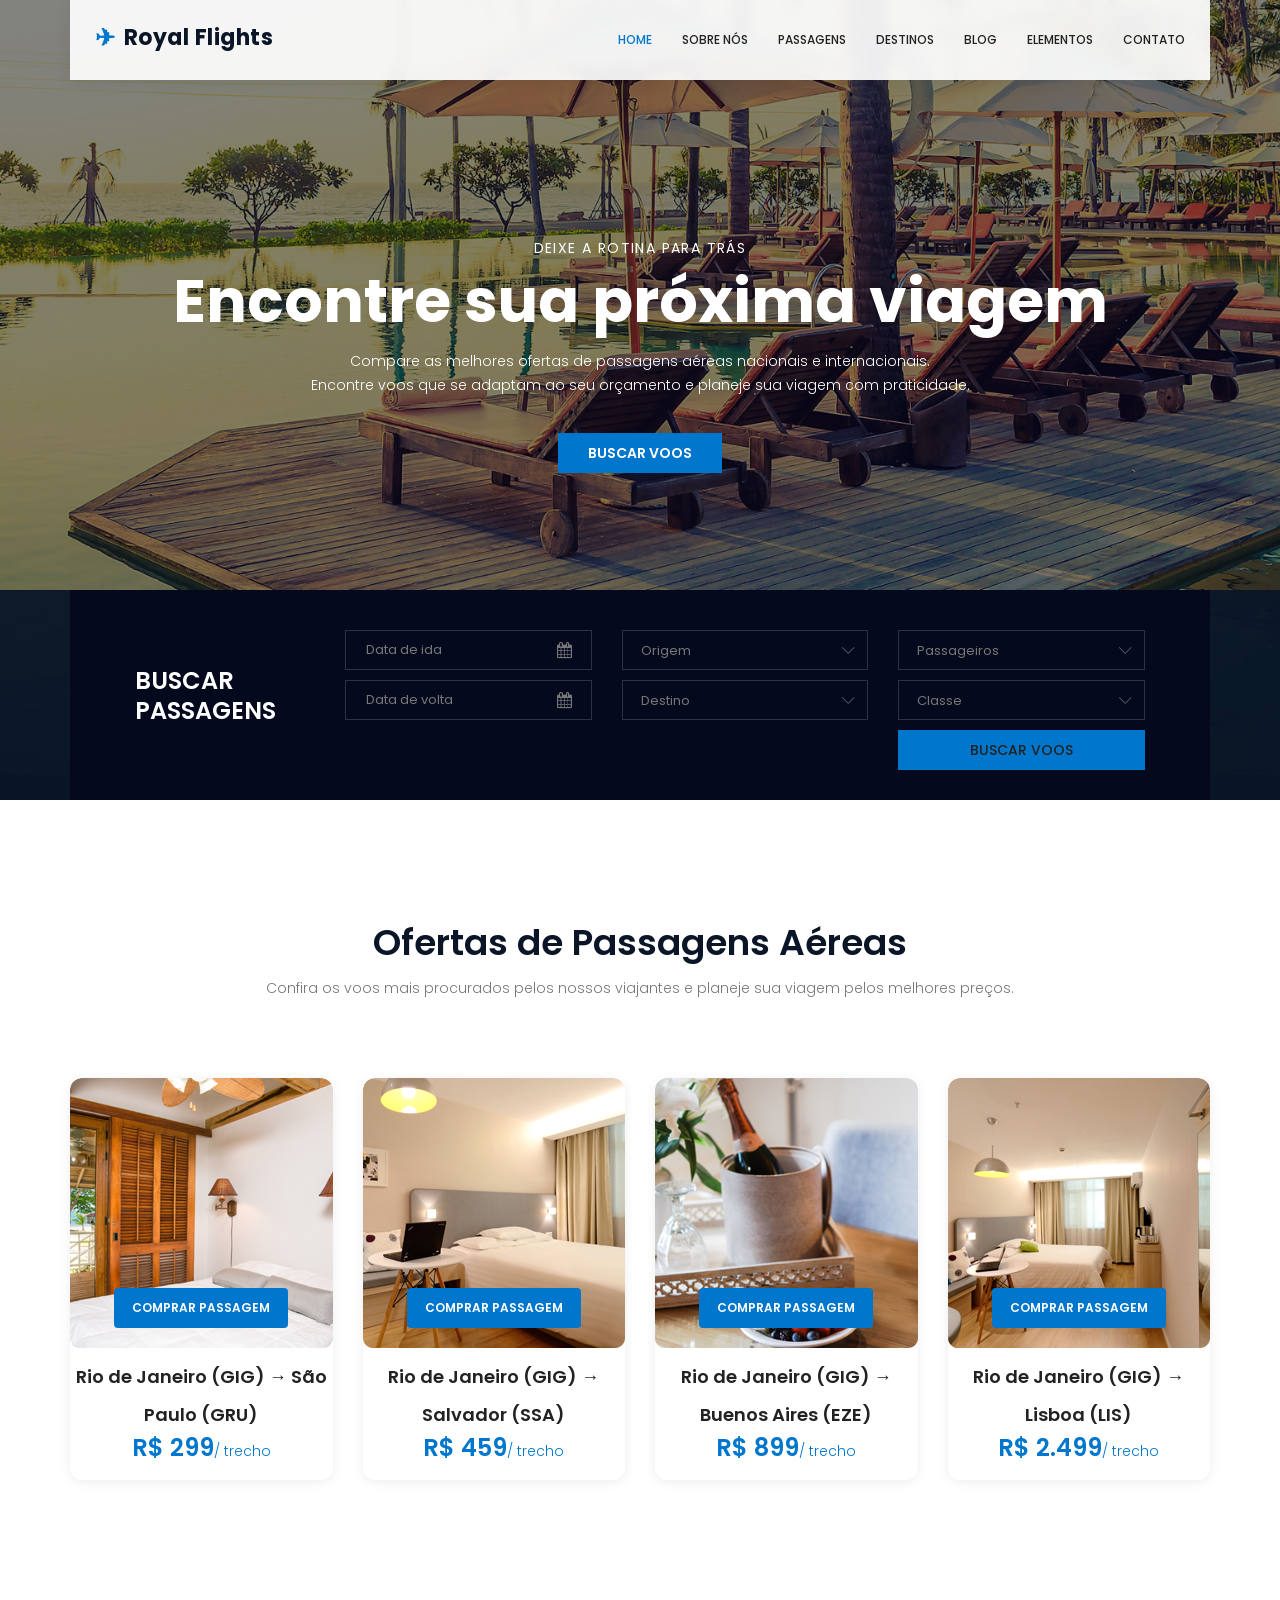
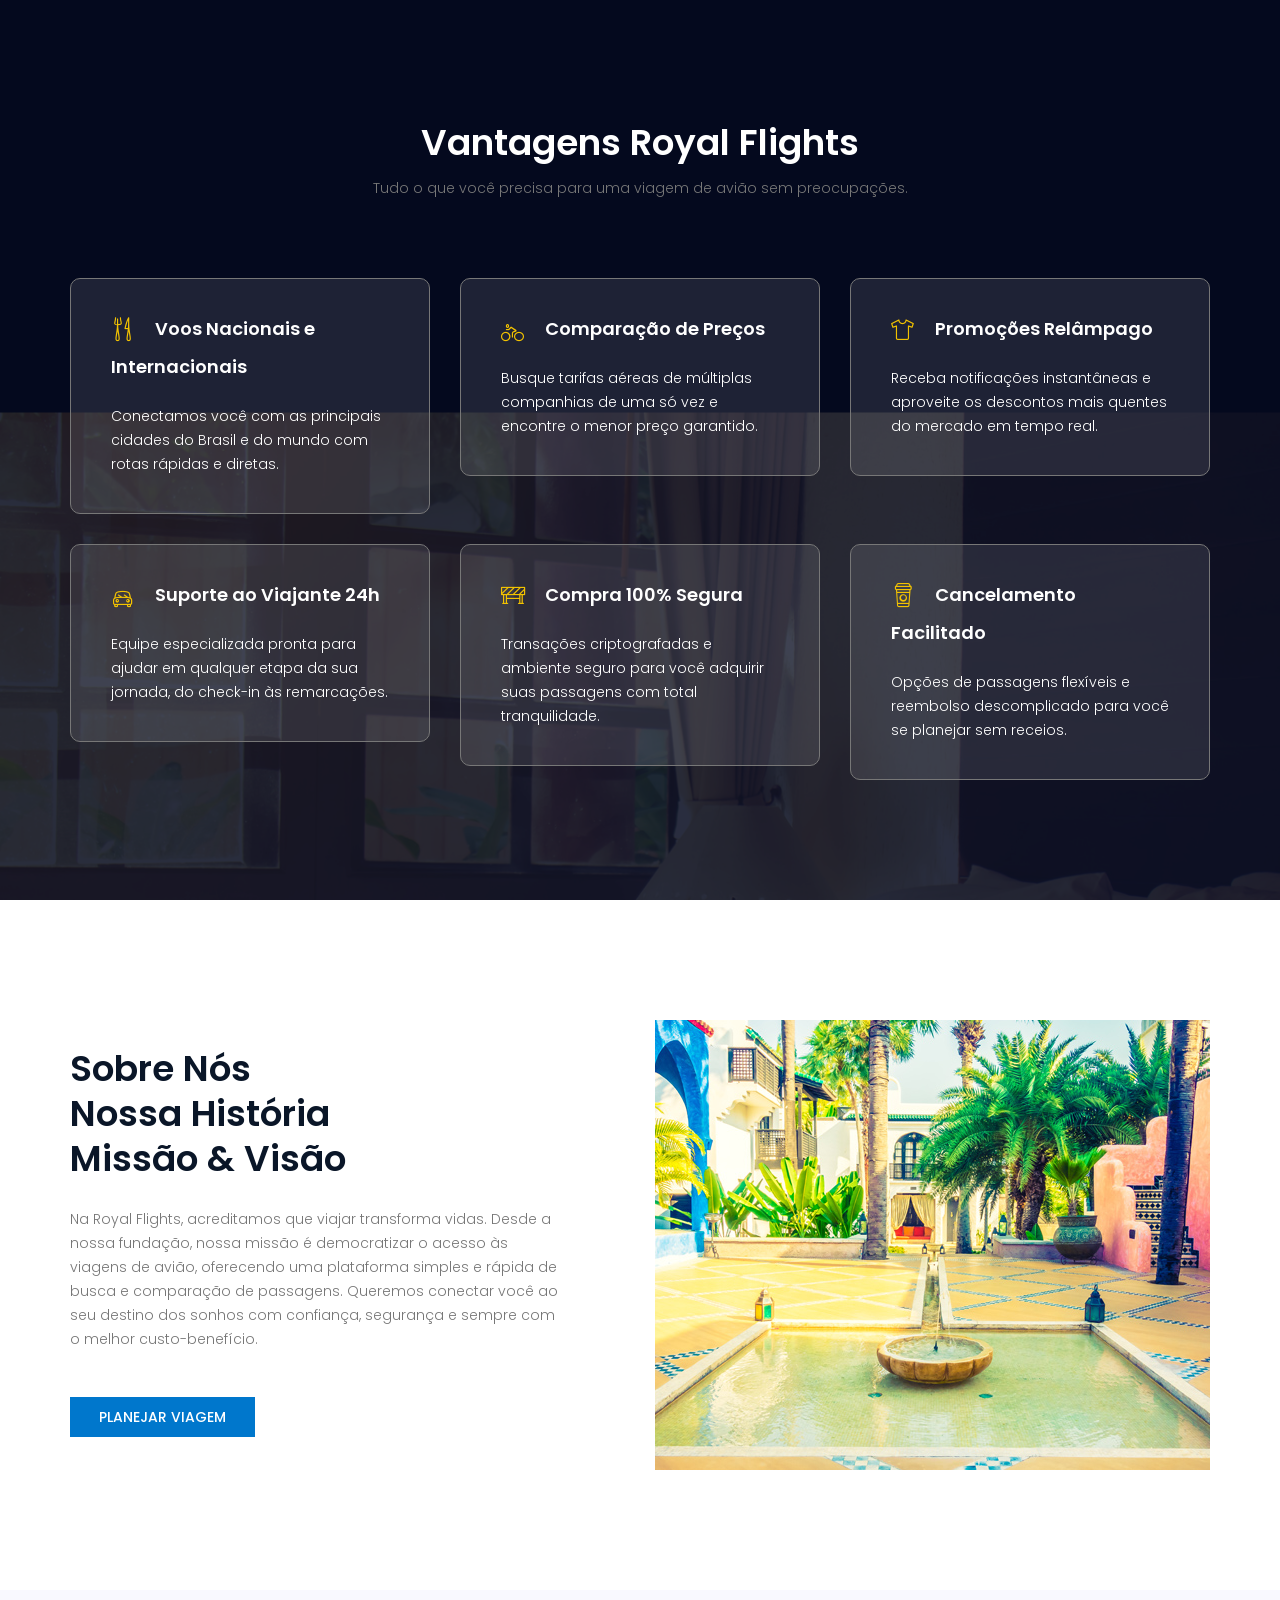
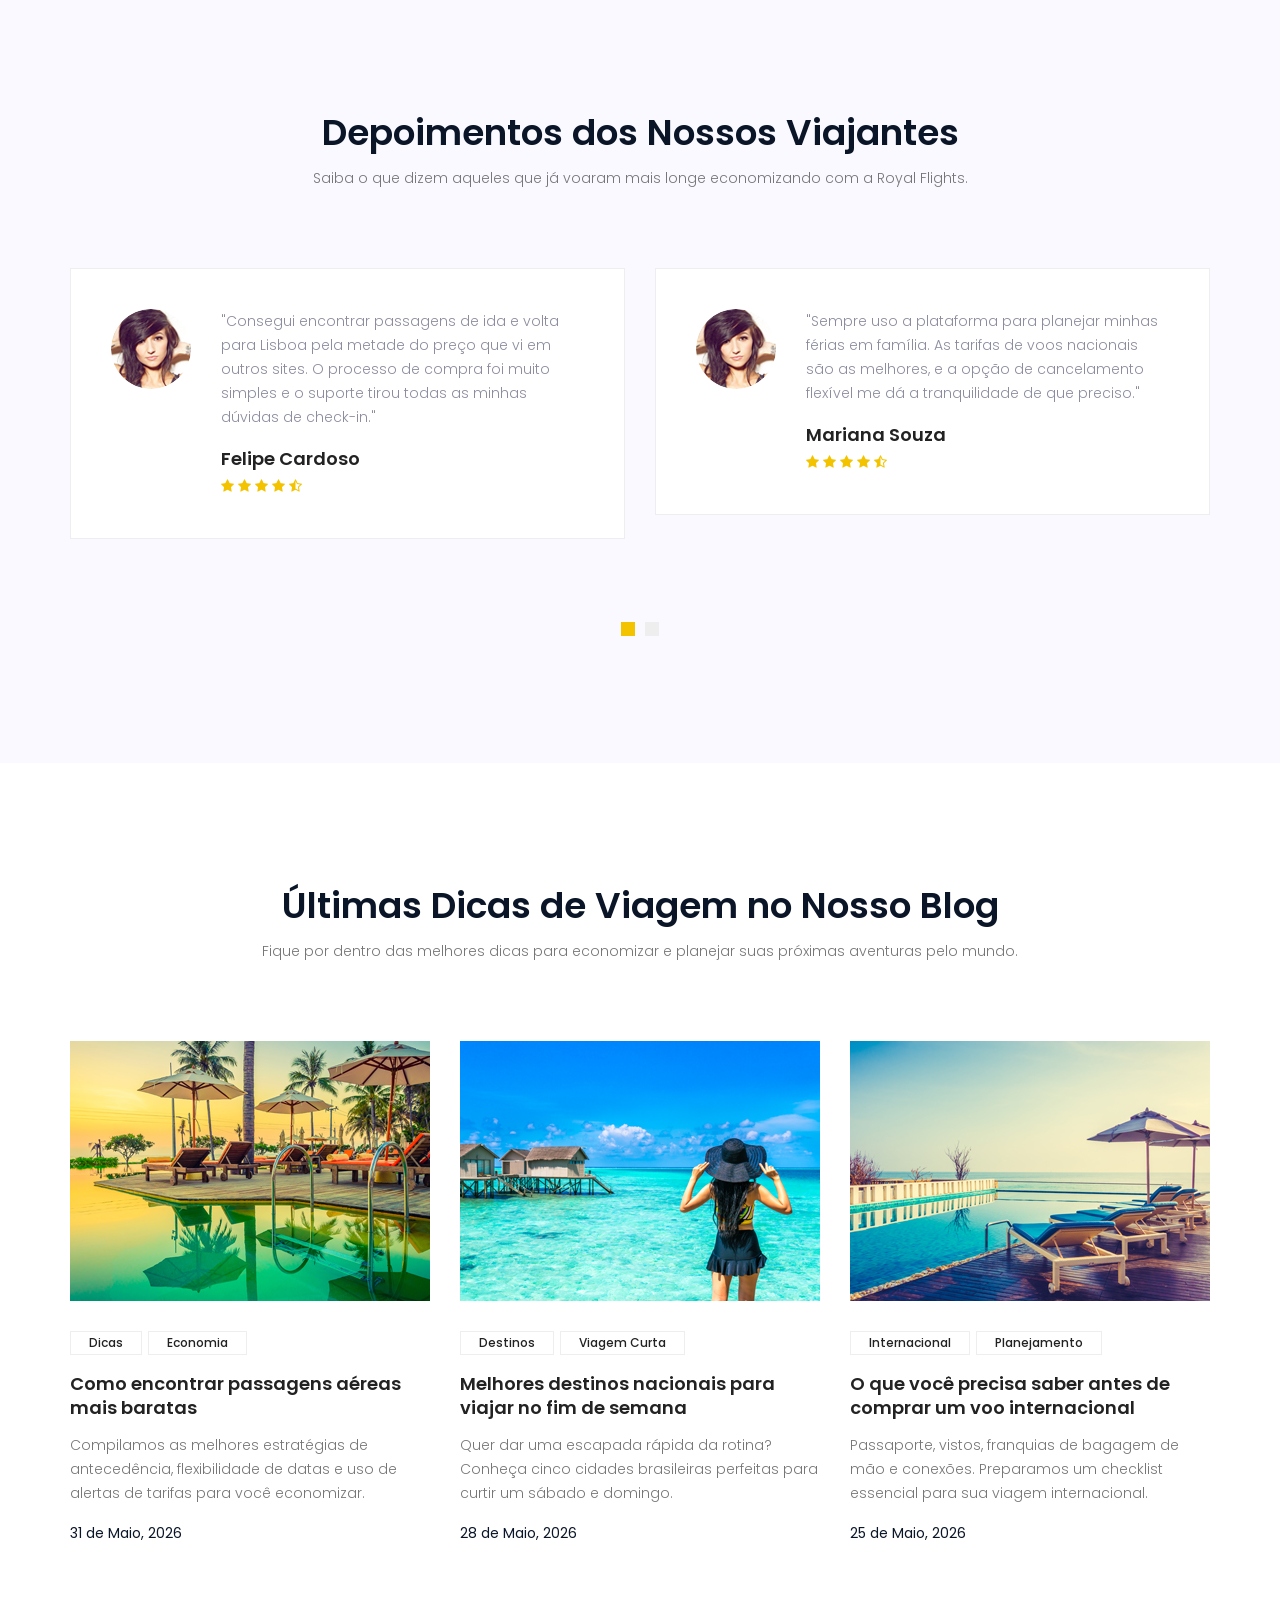
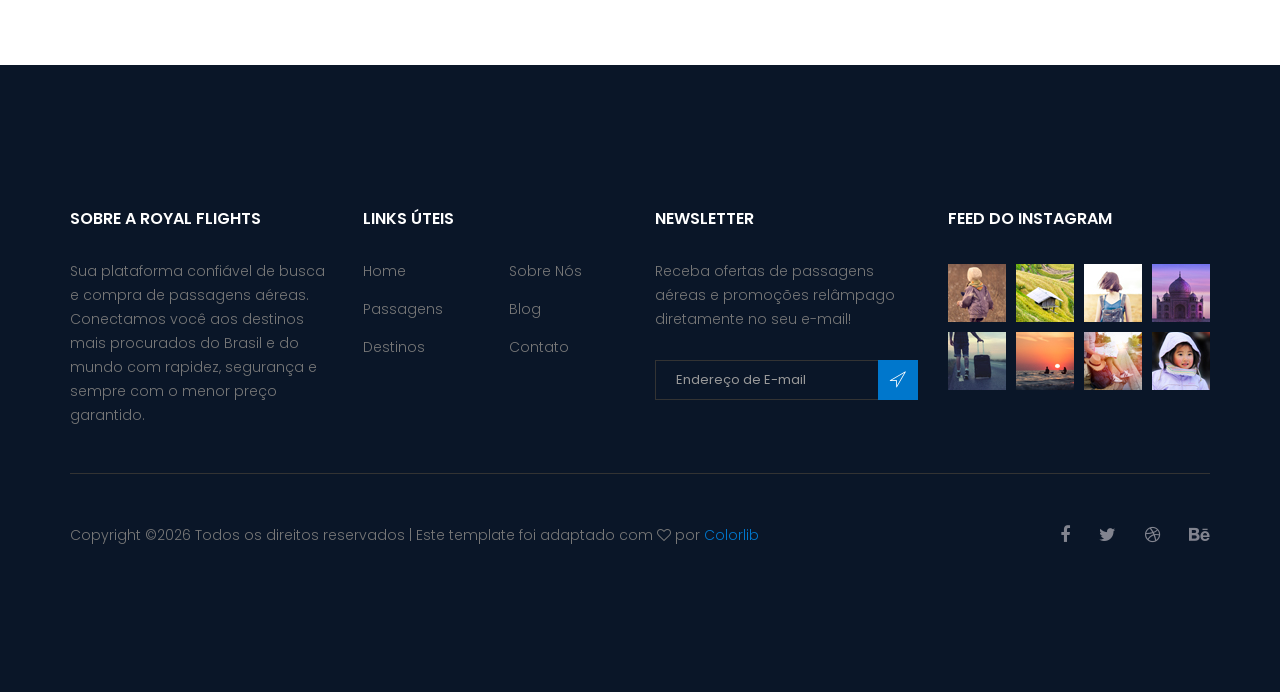
==== commit 1d8bd0f5: "Alterando design básico e SEO do site" ====
--- a/royal-master/index.html
+++ b/royal-master/index.html
@@ -5,7 +5,10 @@
         <meta charset="utf-8">
         <meta name="viewport" content="width=device-width, initial-scale=1, shrink-to-fit=no">
         <link rel="icon" href="image/favicon.png" type="image/png">
-        <title>Royal Hotel</title>
+        <title>Royal Flights | Passagens Aéreas Nacionais e Internacionais</title>
+        <meta name="description" content="Busque, compare e compre passagens aéreas baratas para voos nacionais e internacionais com a Royal Flights. Melhores ofertas e tarifas com compra 100% segura.">
+        <meta name="keywords" content="passagens aéreas, voos baratos, passagens promocionais, voar barato, passagens nacionais, passagens internacionais, Royal Flights">
+        <meta name="author" content="Royal Flights">
         <!-- Bootstrap CSS -->
         <link rel="stylesheet" href="css/bootstrap.css">
         <link rel="stylesheet" href="vendors/linericon/style.css">
@@ -24,7 +27,7 @@
             <div class="container">
                 <nav class="navbar navbar-expand-lg navbar-light">
                     <!-- Brand and toggle get grouped for better mobile display -->
-                    <a class="navbar-brand logo_h" href="index.html"><img src="image/Logo.png" alt=""></a>
+                    <a class="navbar-brand logo_h" href="index.html"><span class="brand-icon">✈</span> Royal Flights</a>
                     <button class="navbar-toggler" type="button" data-toggle="collapse" data-target="#navbarSupportedContent" aria-controls="navbarSupportedContent" aria-expanded="false" aria-label="Toggle navigation">
                         <span class="icon-bar"></span>
                         <span class="icon-bar"></span>
@@ -34,18 +37,18 @@
                     <div class="collapse navbar-collapse offset" id="navbarSupportedContent">
                         <ul class="nav navbar-nav menu_nav ml-auto">
                             <li class="nav-item active"><a class="nav-link" href="index.html">Home</a></li> 
-                            <li class="nav-item"><a class="nav-link" href="about.html">About us</a></li>
-                            <li class="nav-item"><a class="nav-link" href="accomodation.html">Accomodation</a></li>
-                            <li class="nav-item"><a class="nav-link" href="gallery.html">Gallery</a></li>
+                            <li class="nav-item"><a class="nav-link" href="about.html">Sobre Nós</a></li>
+                            <li class="nav-item"><a class="nav-link" href="accomodation.html">Passagens</a></li>
+                            <li class="nav-item"><a class="nav-link" href="gallery.html">Destinos</a></li>
                             <li class="nav-item submenu dropdown">
                                 <a href="#" class="nav-link dropdown-toggle" data-toggle="dropdown" role="button" aria-haspopup="true" aria-expanded="false">Blog</a>
                                 <ul class="dropdown-menu">
                                     <li class="nav-item"><a class="nav-link" href="blog.html">Blog</a></li>
-                                    <li class="nav-item"><a class="nav-link" href="blog-single.html">Blog Details</a></li>
+                                    <li class="nav-item"><a class="nav-link" href="blog-single.html">Detalhes do Blog</a></li>
                                 </ul>
                             </li> 
-                            <li class="nav-item"><a class="nav-link" href="elements.html">Elemests</a></li>
-                            <li class="nav-item"><a class="nav-link" href="contact.html">Contact</a></li>
+                            <li class="nav-item"><a class="nav-link" href="elements.html">Elementos</a></li>
+                            <li class="nav-item"><a class="nav-link" href="contact.html">Contato</a></li>
                         </ul>
                     </div> 
                 </nav>
@@ -59,18 +62,18 @@
             	<div class="overlay bg-parallax" data-stellar-ratio="0.9" data-stellar-vertical-offset="0" data-background=""></div>
 				<div class="container">
 					<div class="banner_content text-center">
-						<h6>Away from monotonous life</h6>
-						<h2>Relax Your Mind</h2>
-						<p>If you are looking at blank cassettes on the web, you may be very confused at the<br> difference in price. You may see some for as low as $.17 each.</p>
-						<a href="#" class="btn theme_btn button_hover">Get Started</a>
+						<h6>Deixe a rotina para trás</h6>
+						<h2>Encontre sua próxima viagem</h2>
+						<p>Compare as melhores ofertas de passagens aéreas nacionais e internacionais.<br>Encontre voos que se adaptam ao seu orçamento e planeje sua viagem com praticidade.</p>
+						<a href="#booking-form" class="btn theme_btn button_hover">Buscar Voos</a>
 					</div>
 				</div>
             </div>
-            <div class="hotel_booking_area position">
+            <div class="hotel_booking_area position" id="booking-form">
                 <div class="container">
                     <div class="hotel_booking_table">
                         <div class="col-md-3">
-                            <h2>Book<br> Your Room</h2>
+                            <h2>Buscar<br> Passagens</h2>
                         </div>
                         <div class="col-md-9">
                             <div class="boking_table">
@@ -79,7 +82,7 @@
                                         <div class="book_tabel_item">
                                             <div class="form-group">
                                                 <div class='input-group date' id='datetimepicker11'>
-                                                    <input type='text' class="form-control" placeholder="Arrival Date"/>
+                                                    <input type='text' class="form-control" placeholder="Data de ida"/>
                                                     <span class="input-group-addon">
                                                         <i class="fa fa-calendar" aria-hidden="true"></i>
                                                     </span>
@@ -87,7 +90,7 @@
                                             </div>
                                             <div class="form-group">
                                                 <div class='input-group date' id='datetimepicker1'>
-                                                    <input type='text' class="form-control" placeholder="Departure Date"/>
+                                                    <input type='text' class="form-control" placeholder="Data de volta"/>
                                                     <span class="input-group-addon">
                                                         <i class="fa fa-calendar" aria-hidden="true"></i>
                                                     </span>
@@ -99,18 +102,22 @@
                                         <div class="book_tabel_item">
                                             <div class="input-group">
                                                 <select class="wide">
-                                                    <option data-display="Adult">Adult</option>
-                                                    <option value="1">Old</option>
-                                                    <option value="2">Younger</option>
-                                                    <option value="3">Potato</option>
+                                                    <option data-display="Origem">Origem</option>
+                                                    <option value="1">Rio de Janeiro (GIG)</option>
+                                                    <option value="2">São Paulo (GRU)</option>
+                                                    <option value="3">Brasília (BSB)</option>
+                                                    <option value="4">Salvador (SSA)</option>
+                                                    <option value="5">Recife (REC)</option>
                                                 </select>
                                             </div>
                                             <div class="input-group">
                                                 <select class="wide">
-                                                    <option data-display="Child">Child</option>
-                                                    <option value="1">Child</option>
-                                                    <option value="2">Baby</option>
-                                                    <option value="3">Child</option>
+                                                    <option data-display="Destino">Destino</option>
+                                                    <option value="1">São Paulo (GRU)</option>
+                                                    <option value="2">Rio de Janeiro (GIG)</option>
+                                                    <option value="3">Salvador (SSA)</option>
+                                                    <option value="4">Lisboa (LIS)</option>
+                                                    <option value="5">Buenos Aires (EZE)</option>
                                                 </select>
                                             </div>
                                         </div>
@@ -119,13 +126,23 @@
                                         <div class="book_tabel_item">
                                             <div class="input-group">
                                                 <select class="wide">
-                                                    <option data-display="Child">Number of Rooms</option>
-                                                    <option value="1">Room 01</option>
-                                                    <option value="2">Room 02</option>
-                                                    <option value="3">Room 03</option>
+                                                    <option data-display="Passageiros">Passageiros</option>
+                                                    <option value="1">1 Passageiro</option>
+                                                    <option value="2">2 Passageiros</option>
+                                                    <option value="3">3 Passageiros</option>
+                                                    <option value="4">4+ Passageiros</option>
                                                 </select>
                                             </div>
-                                            <a class="book_now_btn button_hover" href="#">Book Now</a>
+                                            <div class="input-group">
+                                                <select class="wide">
+                                                    <option data-display="Classe">Classe</option>
+                                                    <option value="1">Econômica</option>
+                                                    <option value="2">Premium Economy</option>
+                                                    <option value="3">Executiva</option>
+                                                    <option value="4">Primeira Classe</option>
+                                                </select>
+                                            </div>
+                                            <a class="book_now_btn button_hover" href="#" style="margin-top: 10px;">Buscar voos</a>
                                         </div>
                                     </div>
                                 </div>
@@ -141,48 +158,48 @@
         <section class="accomodation_area section_gap">
             <div class="container">
                 <div class="section_title text-center">
-                    <h2 class="title_color">Hotel Accomodation</h2>
-                    <p>We all live in an age that belongs to the young at heart. Life that is becoming extremely fast, </p>
+                    <h2 class="title_color">Ofertas de Passagens Aéreas</h2>
+                    <p>Confira os voos mais procurados pelos nossos viajantes e planeje sua viagem pelos melhores preços.</p>
                 </div>
                 <div class="row mb_30">
                     <div class="col-lg-3 col-sm-6">
                         <div class="accomodation_item text-center">
                             <div class="hotel_img">
-                                <img src="image/room1.jpg" alt="">
-                                <a href="#" class="btn theme_btn button_hover">Book Now</a>
-                            </div>
-                            <a href="#"><h4 class="sec_h4">Double Deluxe Room</h4></a>
-                            <h5>$250<small>/night</small></h5>
+                                <img src="image/room1.jpg" alt="passagem aérea promocional do Rio de Janeiro para São Paulo">
+                                <a href="#" class="btn theme_btn button_hover">Comprar Passagem</a>
+                            </div>
+                            <a href="#"><h4 class="sec_h4">Rio de Janeiro (GIG) → São Paulo (GRU)</h4></a>
+                            <h5>R$ 299<small>/ trecho</small></h5>
                         </div>
                     </div>
                     <div class="col-lg-3 col-sm-6">
                         <div class="accomodation_item text-center">
                             <div class="hotel_img">
-                                <img src="image/room2.jpg" alt="">
-                                <a href="#" class="btn theme_btn button_hover">Book Now</a>
-                            </div>
-                            <a href="#"><h4 class="sec_h4">Single Deluxe Room</h4></a>
-                            <h5>$200<small>/night</small></h5>
+                                <img src="image/room2.jpg" alt="passagem aérea promocional do Rio de Janeiro para Salvador">
+                                <a href="#" class="btn theme_btn button_hover">Comprar Passagem</a>
+                            </div>
+                            <a href="#"><h4 class="sec_h4">Rio de Janeiro (GIG) → Salvador (SSA)</h4></a>
+                            <h5>R$ 459<small>/ trecho</small></h5>
                         </div>
                     </div>
                     <div class="col-lg-3 col-sm-6">
                         <div class="accomodation_item text-center">
                             <div class="hotel_img">
-                                <img src="image/room3.jpg" alt="">
-                                <a href="#" class="btn theme_btn button_hover">Book Now</a>
-                            </div>
-                            <a href="#"><h4 class="sec_h4">Honeymoon Suit</h4></a>
-                            <h5>$750<small>/night</small></h5>
+                                <img src="image/room3.jpg" alt="passagem aérea internacional promocional do Rio de Janeiro para Buenos Aires">
+                                <a href="#" class="btn theme_btn button_hover">Comprar Passagem</a>
+                            </div>
+                            <a href="#"><h4 class="sec_h4">Rio de Janeiro (GIG) → Buenos Aires (EZE)</h4></a>
+                            <h5>R$ 899<small>/ trecho</small></h5>
                         </div>
                     </div>
                     <div class="col-lg-3 col-sm-6">
                         <div class="accomodation_item text-center">
                             <div class="hotel_img">
-                                <img src="image/room4.jpg" alt="">
-                                <a href="#" class="btn theme_btn button_hover">Book Now</a>
-                            </div>
-                            <a href="#"><h4 class="sec_h4">Economy Double</h4></a>
-                            <h5>$200<small>/night</small></h5>
+                                <img src="image/room4.jpg" alt="passagem aérea internacional promocional do Rio de Janeiro para Lisboa">
+                                <a href="#" class="btn theme_btn button_hover">Comprar Passagem</a>
+                            </div>
+                            <a href="#"><h4 class="sec_h4">Rio de Janeiro (GIG) → Lisboa (LIS)</h4></a>
+                            <h5>R$ 2.499<small>/ trecho</small></h5>
                         </div>
                     </div>
                 </div>
@@ -196,44 +213,44 @@
             </div>
             <div class="container">
                 <div class="section_title text-center">
-                    <h2 class="title_w">Royal Facilities</h2>
-                    <p>Who are in extremely love with eco friendly system.</p>
+                    <h2 class="title_w">Vantagens Royal Flights</h2>
+                    <p>Tudo o que você precisa para uma viagem de avião sem preocupações.</p>
                 </div>
                 <div class="row mb_30">
                     <div class="col-lg-4 col-md-6">
                         <div class="facilities_item">
-                            <h4 class="sec_h4"><i class="lnr lnr-dinner"></i>Restaurant</h4>
-                            <p>Usage of the Internet is becoming more common due to rapid advancement of technology and power.</p>
+                            <h4 class="sec_h4"><i class="lnr lnr-dinner"></i>Voos Nacionais e Internacionais</h4>
+                            <p>Conectamos você com as principais cidades do Brasil e do mundo com rotas rápidas e diretas.</p>
                         </div>
                     </div>
                     <div class="col-lg-4 col-md-6">
                         <div class="facilities_item">
-                            <h4 class="sec_h4"><i class="lnr lnr-bicycle"></i>Sports CLub</h4>
-                            <p>Usage of the Internet is becoming more common due to rapid advancement of technology and power.</p>
+                            <h4 class="sec_h4"><i class="lnr lnr-bicycle"></i>Comparação de Preços</h4>
+                            <p>Busque tarifas aéreas de múltiplas companhias de uma só vez e encontre o menor preço garantido.</p>
                         </div>
                     </div>
                     <div class="col-lg-4 col-md-6">
                         <div class="facilities_item">
-                            <h4 class="sec_h4"><i class="lnr lnr-shirt"></i>Swimming Pool</h4>
-                            <p>Usage of the Internet is becoming more common due to rapid advancement of technology and power.</p>
+                            <h4 class="sec_h4"><i class="lnr lnr-shirt"></i>Promoções Relâmpago</h4>
+                            <p>Receba notificações instantâneas e aproveite os descontos mais quentes do mercado em tempo real.</p>
                         </div>
                     </div>
                     <div class="col-lg-4 col-md-6">
                         <div class="facilities_item">
-                            <h4 class="sec_h4"><i class="lnr lnr-car"></i>Rent a Car</h4>
-                            <p>Usage of the Internet is becoming more common due to rapid advancement of technology and power.</p>
+                            <h4 class="sec_h4"><i class="lnr lnr-car"></i>Suporte ao Viajante 24h</h4>
+                            <p>Equipe especializada pronta para ajudar em qualquer etapa da sua jornada, do check-in às remarcações.</p>
                         </div>
                     </div>
                     <div class="col-lg-4 col-md-6">
                         <div class="facilities_item">
-                            <h4 class="sec_h4"><i class="lnr lnr-construction"></i>Gymnesium</h4>
-                            <p>Usage of the Internet is becoming more common due to rapid advancement of technology and power.</p>
+                            <h4 class="sec_h4"><i class="lnr lnr-construction"></i>Compra 100% Segura</h4>
+                            <p>Transações criptografadas e ambiente seguro para você adquirir suas passagens com total tranquilidade.</p>
                         </div>
                     </div>
                     <div class="col-lg-4 col-md-6">
                         <div class="facilities_item">
-                            <h4 class="sec_h4"><i class="lnr lnr-coffee-cup"></i>Bar</h4>
-                            <p>Usage of the Internet is becoming more common due to rapid advancement of technology and power.</p>
+                            <h4 class="sec_h4"><i class="lnr lnr-coffee-cup"></i>Cancelamento Facilitado</h4>
+                            <p>Opções de passagens flexíveis e reembolso descomplicado para você se planejar sem receios.</p>
                         </div>
                     </div>
                 </div>
@@ -247,13 +264,13 @@
                 <div class="row">
                     <div class="col-md-6 d_flex align-items-center">
                         <div class="about_content ">
-                            <h2 class="title title_color">About Us <br>Our History<br>Mission & Vision</h2>
-                            <p>inappropriate behavior is often laughed off as “boys will be boys,” women face higher conduct standards especially in the workplace. That’s why it’s crucial that, as women, our behavior on the job is beyond reproach. inappropriate behavior is often laughed.</p>
-                            <a href="#" class="button_hover theme_btn_two">Request Custom Price</a>
+                            <h2 class="title title_color">Sobre Nós <br>Nossa História<br>Missão & Visão</h2>
+                            <p>Na Royal Flights, acreditamos que viajar transforma vidas. Desde a nossa fundação, nossa missão é democratizar o acesso às viagens de avião, oferecendo uma plataforma simples e rápida de busca e comparação de passagens. Queremos conectar você ao seu destino dos sonhos com confiança, segurança e sempre com o melhor custo-benefício.</p>
+                            <a href="#" class="button_hover theme_btn_two">Planejar Viagem</a>
                         </div>
                     </div>
                     <div class="col-md-6">
-                        <img class="img-fluid" src="image/about_bg.jpg" alt="img">
+                        <img class="img-fluid" src="image/about_bg.jpg" alt="Aeronave em voo no céu de fim de tarde">
                     </div>
                 </div>
             </div>
@@ -264,15 +281,15 @@
         <section class="testimonial_area section_gap">
             <div class="container">
                 <div class="section_title text-center">
-                    <h2 class="title_color">Testimonial from our Clients</h2>
-                    <p>The French Revolution constituted for the conscience of the dominant aristocratic class a fall from </p>
+                    <h2 class="title_color">Depoimentos dos Nossos Viajantes</h2>
+                    <p>Saiba o que dizem aqueles que já voaram mais longe economizando com a Royal Flights.</p>
                 </div>
                 <div class="testimonial_slider owl-carousel">
                     <div class="media testimonial_item">
-                        <img class="rounded-circle" src="image/testtimonial-1.jpg" alt="">
+                        <img class="rounded-circle" src="image/testtimonial-1.jpg" alt="viajante satisfeito Felipe Cardoso">
                         <div class="media-body">
-                            <p>As conscious traveling Paupers we must always be concerned about our dear Mother Earth. If you think about it, you travel across her face, and She is the </p>
-                            <a href="#"><h4 class="sec_h4">Fanny Spencer</h4></a>
+                            <p>"Consegui encontrar passagens de ida e volta para Lisboa pela metade do preço que vi em outros sites. O processo de compra foi muito simples e o suporte tirou todas as minhas dúvidas de check-in."</p>
+                            <a href="#"><h4 class="sec_h4">Felipe Cardoso</h4></a>
                             <div class="star">
                                 <a href="#"><i class="fa fa-star"></i></a>
                                 <a href="#"><i class="fa fa-star"></i></a>
@@ -283,10 +300,10 @@
                         </div>
                     </div>    
                     <div class="media testimonial_item">
-                        <img class="rounded-circle" src="image/testtimonial-1.jpg" alt="">
+                        <img class="rounded-circle" src="image/testtimonial-1.jpg" alt="viajante satisfeita Mariana Souza">
                         <div class="media-body">
-                            <p>As conscious traveling Paupers we must always be concerned about our dear Mother Earth. If you think about it, you travel across her face, and She is the </p>
-                            <a href="#"><h4 class="sec_h4">Fanny Spencer</h4></a>
+                            <p>"Sempre uso a plataforma para planejar minhas férias em família. As tarifas de voos nacionais são as melhores, e a opção de cancelamento flexível me dá a tranquilidade de que preciso."</p>
+                            <a href="#"><h4 class="sec_h4">Mariana Souza</h4></a>
                             <div class="star">
                                 <a href="#"><i class="fa fa-star"></i></a>
                                 <a href="#"><i class="fa fa-star"></i></a>
@@ -297,10 +314,10 @@
                         </div>
                     </div>
                     <div class="media testimonial_item">
-                        <img class="rounded-circle" src="image/testtimonial-1.jpg" alt="">
+                        <img class="rounded-circle" src="image/testtimonial-1.jpg" alt="viajante satisfeito Rodrigo Mello">
                         <div class="media-body">
-                            <p>As conscious traveling Paupers we must always be concerned about our dear Mother Earth. If you think about it, you travel across her face, and She is the </p>
-                            <a href="#"><h4 class="sec_h4">Fanny Spencer</h4></a>
+                            <p>"Excelente serviço! O alerta de passagens promocionais no e-mail me ajudou a comprar voos de última hora para Brasília para uma reunião de negócios sem estourar o orçamento corporativo."</p>
+                            <a href="#"><h4 class="sec_h4">Rodrigo Mello</h4></a>
                             <div class="star">
                                 <a href="#"><i class="fa fa-star"></i></a>
                                 <a href="#"><i class="fa fa-star"></i></a>
@@ -311,10 +328,10 @@
                         </div>
                     </div>    
                     <div class="media testimonial_item">
-                        <img class="rounded-circle" src="image/testtimonial-1.jpg" alt="">
+                        <img class="rounded-circle" src="image/testtimonial-1.jpg" alt="viajante satisfeita Beatriz Antunes">
                         <div class="media-body">
-                            <p>As conscious traveling Paupers we must always be concerned about our dear Mother Earth. If you think about it, you travel across her face, and She is the </p>
-                            <a href="#"><h4 class="sec_h4">Fanny Spencer</h4></a>
+                            <p>"A experiência de voar com as companhias recomendadas pela Royal Flights foi fantástica. A plataforma cumpre o que promete: rapidez, preço baixo e muita segurança na transação."</p>
+                            <a href="#"><h4 class="sec_h4">Beatriz Antunes</h4></a>
                             <div class="star">
                                 <a href="#"><i class="fa fa-star"></i></a>
                                 <a href="#"><i class="fa fa-star"></i></a>
@@ -333,55 +350,55 @@
         <section class="latest_blog_area section_gap">
             <div class="container">
                 <div class="section_title text-center">
-                    <h2 class="title_color">latest posts from blog</h2>
-                    <p>The French Revolution constituted for the conscience of the dominant aristocratic class a fall from </p>
+                    <h2 class="title_color">Últimas Dicas de Viagem no Nosso Blog</h2>
+                    <p>Fique por dentro das melhores dicas para economizar e planejar suas próximas aventuras pelo mundo.</p>
                 </div>
                 <div class="row mb_30">
                     <div class="col-lg-4 col-md-6">
                         <div class="single-recent-blog-post">
                             <div class="thumb">
-                                <img class="img-fluid" src="image/blog/blog-1.jpg" alt="post">
+                                <img class="img-fluid" src="image/blog/blog-1.jpg" alt="Dicas para encontrar passagens aéreas baratas">
                             </div>
                             <div class="details">
                                 <div class="tags">
-                                    <a href="#" class="button_hover tag_btn">Travel</a>
-                                    <a href="#" class="button_hover tag_btn">Life Style</a>
+                                    <a href="#" class="button_hover tag_btn">Dicas</a>
+                                    <a href="#" class="button_hover tag_btn">Economia</a>
                                 </div>
-                                <a href="#"><h4 class="sec_h4">Low Cost Advertising</h4></a>
-                                <p>Acres of Diamonds… you’ve read the famous story, or at least had it related to you. A farmer.</p>
-                                <h6 class="date title_color">31st January,2018</h6>
+                                <a href="#"><h4 class="sec_h4">Como encontrar passagens aéreas mais baratas</h4></a>
+                                <p>Compilamos as melhores estratégias de antecedência, flexibilidade de datas e uso de alertas de tarifas para você economizar.</p>
+                                <h6 class="date title_color">31 de Maio, 2026</h6>
                             </div>	
                         </div>
                     </div>
                     <div class="col-lg-4 col-md-6">
                         <div class="single-recent-blog-post">
                             <div class="thumb">
-                                <img class="img-fluid" src="image/blog/blog-2.jpg" alt="post">
+                                <img class="img-fluid" src="image/blog/blog-2.jpg" alt="Destinos nacionais para viajar no fim de semana">
                             </div>
                             <div class="details">
                                 <div class="tags">
-                                    <a href="#" class="button_hover tag_btn">Travel</a>
-                                    <a href="#" class="button_hover tag_btn">Life Style</a>
+                                    <a href="#" class="button_hover tag_btn">Destinos</a>
+                                    <a href="#" class="button_hover tag_btn">Viagem Curta</a>
                                 </div>
-                                <a href="#"><h4 class="sec_h4">Creative Outdoor Ads</h4></a>
-                                <p>Self-doubt and fear interfere with our ability to achieve or set goals. Self-doubt and fear are</p>
-                                <h6 class="date title_color">31st January,2018</h6>
+                                <a href="#"><h4 class="sec_h4">Melhores destinos nacionais para viajar no fim de semana</h4></a>
+                                <p>Quer dar uma escapada rápida da rotina? Conheça cinco cidades brasileiras perfeitas para curtir um sábado e domingo.</p>
+                                <h6 class="date title_color">28 de Maio, 2026</h6>
                             </div>	
                         </div>
                     </div>
                     <div class="col-lg-4 col-md-6">
                         <div class="single-recent-blog-post">
                             <div class="thumb">
-                                <img class="img-fluid" src="image/blog/blog-3.jpg" alt="post">
+                                <img class="img-fluid" src="image/blog/blog-3.jpg" alt="Guia para compra de voos internacionais">
                             </div>
                             <div class="details">
                                 <div class="tags">
-                                    <a href="#" class="button_hover tag_btn">Travel</a>
-                                    <a href="#" class="button_hover tag_btn">Life Style</a>
+                                    <a href="#" class="button_hover tag_btn">Internacional</a>
+                                    <a href="#" class="button_hover tag_btn">Planejamento</a>
                                 </div>
-                                <a href="#"><h4 class="sec_h4">It S Classified How To Utilize Free</h4></a>
-                                <p>Why do you want to motivate yourself? Actually, just answering that question fully can </p>
-                                <h6 class="date title_color">31st January,2018</h6>
+                                <a href="#"><h4 class="sec_h4">O que você precisa saber antes de comprar um voo internacional</h4></a>
+                                <p>Passaporte, vistos, franquias de bagagem de mão e conexões. Preparamos um checklist essencial para sua viagem internacional.</p>
+                                <h6 class="date title_color">25 de Maio, 2026</h6>
                             </div>	
                         </div>
                     </div>
@@ -396,28 +413,26 @@
                 <div class="row">
                     <div class="col-lg-3  col-md-6 col-sm-6">
                         <div class="single-footer-widget">
-                            <h6 class="footer_title">About Agency</h6>
-                            <p>The world has become so fast paced that people don’t want to stand by reading a page of information, they would much rather look at a presentation and understand the message. It has come to a point </p>
+                            <h6 class="footer_title">Sobre a Royal Flights</h6>
+                            <p>Sua plataforma confiável de busca e compra de passagens aéreas. Conectamos você aos destinos mais procurados do Brasil e do mundo com rapidez, segurança e sempre com o menor preço garantido.</p>
                         </div>
                     </div>
                     <div class="col-lg-3 col-md-6 col-sm-6">
                         <div class="single-footer-widget">
-                            <h6 class="footer_title">Navigation Links</h6>
+                            <h6 class="footer_title">Links Úteis</h6>
                             <div class="row">
-                                <div class="col-4">
+                                <div class="col-6">
                                     <ul class="list_style">
-                                        <li><a href="#">Home</a></li>
-                                        <li><a href="#">Feature</a></li>
-                                        <li><a href="#">Services</a></li>
-                                        <li><a href="#">Portfolio</a></li>
+                                        <li><a href="index.html">Home</a></li>
+                                        <li><a href="accomodation.html">Passagens</a></li>
+                                        <li><a href="gallery.html">Destinos</a></li>
                                     </ul>
                                 </div>
-                                <div class="col-4">
+                                <div class="col-6">
                                     <ul class="list_style">
-                                        <li><a href="#">Team</a></li>
-                                        <li><a href="#">Pricing</a></li>
-                                        <li><a href="#">Blog</a></li>
-                                        <li><a href="#">Contact</a></li>
+                                        <li><a href="about.html">Sobre Nós</a></li>
+                                        <li><a href="blog.html">Blog</a></li>
+                                        <li><a href="contact.html">Contato</a></li>
                                     </ul>
                                 </div>										
                             </div>							
@@ -426,11 +441,11 @@
                     <div class="col-lg-3 col-md-6 col-sm-6">
                         <div class="single-footer-widget">
                             <h6 class="footer_title">Newsletter</h6>
-                            <p>For business professionals caught between high OEM price and mediocre print and graphic output, </p>		
+                            <p>Receba ofertas de passagens aéreas e promoções relâmpago diretamente no seu e-mail!</p>		
                             <div id="mc_embed_signup">
                                 <form target="_blank" action="https://spondonit.us12.list-manage.com/subscribe/post?u=1462626880ade1ac87bd9c93a&amp;id=92a4423d01" method="get" class="subscribe_form relative">
                                     <div class="input-group d-flex flex-row">
-                                        <input name="EMAIL" placeholder="Email Address" onfocus="this.placeholder = ''" onblur="this.placeholder = 'Email Address '" required="" type="email">
+                                        <input name="EMAIL" placeholder="Endereço de E-mail" onfocus="this.placeholder = ''" onblur="this.placeholder = 'Endereço de E-mail '" required="" type="email">
                                         <button class="btn sub-btn"><span class="lnr lnr-location"></span></button>		
                                     </div>									
                                     <div class="mt-10 info"></div>
@@ -440,16 +455,16 @@
                     </div>
                     <div class="col-lg-3 col-md-6 col-sm-6">
                         <div class="single-footer-widget instafeed">
-                            <h6 class="footer_title">InstaFeed</h6>
+                            <h6 class="footer_title">Feed do Instagram</h6>
                             <ul class="list_style instafeed d-flex flex-wrap">
-                                <li><img src="image/instagram/Image-01.jpg" alt=""></li>
-                                <li><img src="image/instagram/Image-02.jpg" alt=""></li>
-                                <li><img src="image/instagram/Image-03.jpg" alt=""></li>
-                                <li><img src="image/instagram/Image-04.jpg" alt=""></li>
-                                <li><img src="image/instagram/Image-05.jpg" alt=""></li>
-                                <li><img src="image/instagram/Image-06.jpg" alt=""></li>
-                                <li><img src="image/instagram/Image-07.jpg" alt=""></li>
-                                <li><img src="image/instagram/Image-08.jpg" alt=""></li>
+                                <li><img src="image/instagram/Image-01.jpg" alt="Destino promocional no Feed do Instagram"></li>
+                                <li><img src="image/instagram/Image-02.jpg" alt="Destino de viagem no Feed do Instagram"></li>
+                                <li><img src="image/instagram/Image-03.jpg" alt="Foto de voo no Feed do Instagram"></li>
+                                <li><img src="image/instagram/Image-04.jpg" alt="Paisagem de viagem no Feed do Instagram"></li>
+                                <li><img src="image/instagram/Image-05.jpg" alt="Dica de viagem no Feed do Instagram"></li>
+                                <li><img src="image/instagram/Image-06.jpg" alt="Destino internacional no Feed do Instagram"></li>
+                                <li><img src="image/instagram/Image-07.jpg" alt="Destino de praia no Feed do Instagram"></li>
+                                <li><img src="image/instagram/Image-08.jpg" alt="Viajante no Feed do Instagram"></li>
                             </ul>
                         </div>
                     </div>						
@@ -457,7 +472,7 @@
                 <div class="border_line"></div>
                 <div class="row footer-bottom d-flex justify-content-between align-items-center">
                     <p class="col-lg-8 col-sm-12 footer-text m-0"><!-- Link back to Colorlib can't be removed. Template is licensed under CC BY 3.0. -->
-Copyright &copy;<script>document.write(new Date().getFullYear());</script> All rights reserved | This template is made with <i class="fa fa-heart-o" aria-hidden="true"></i> by <a href="https://colorlib.com" target="_blank">Colorlib</a>
+Copyright &copy;<script>document.write(new Date().getFullYear());</script> Todos os direitos reservados | Este template foi adaptado com <i class="fa fa-heart-o" aria-hidden="true"></i> por <a href="https://colorlib.com" target="_blank">Colorlib</a>
 <!-- Link back to Colorlib can't be removed. Template is licensed under CC BY 3.0. --></p>
                     <div class="col-lg-4 col-sm-12 footer-social">
                         <a href="#"><i class="fa fa-facebook"></i></a>
--- a/royal-master/css/style.css
+++ b/royal-master/css/style.css
@@ -3601,4 +3601,193 @@
 
 /*---------------------------------------------------- */
 
+/* ====================================================================
+   ROYAL FLIGHTS — THEME OVERRIDE
+   Nova paleta: azul aviação (#0077cc) + hover (#005fa3)
+   Substitui o amarelo (#f3c300) e adiciona efeitos visuais modernos.
+   ==================================================================== */
+
+/* --- Navbar: transparência + blur + sombra --- */
+.header_area .navbar {
+  background: rgba(255, 255, 255, 0.92);
+  -webkit-backdrop-filter: blur(6px);
+  backdrop-filter: blur(6px);
+  box-shadow: 0 2px 16px rgba(0, 0, 0, 0.08);
+  transition: background 0.3s ease;
+}
+
+/* --- Navbar brand texto --- */
+.navbar-brand.logo_h {
+  font-family: 'Poppins', sans-serif;
+  font-size: 22px;
+  font-weight: 700;
+  color: #0a1628 !important;
+  letter-spacing: 0.5px;
+  display: flex;
+  align-items: center;
+  gap: 8px;
+  text-decoration: none;
+}
+.navbar-brand.logo_h:hover {
+  color: #0077cc !important;
+}
+.navbar-brand.logo_h .brand-icon {
+  font-size: 24px;
+  color: #0077cc;
+}
+
+/* --- Links de nav: hover e active em azul --- */
+.navbar .menu_nav .nav-item:hover .nav-link,
+.navbar .menu_nav .nav-item.active .nav-link {
+  color: #0077cc;
+}
+
+/* --- Header top: hover azul --- */
+.header-top a:hover,
+.header-top .header-top-right .header-social a:hover {
+  color: #0077cc;
+}
+
+/* --- Botões principais: amarelo → azul --- */
+.theme_btn {
+  background: #0077cc;
+}
+.theme_btn:before {
+  background: #005fa3;
+}
+.theme_btn:hover {
+  color: #fff;
+  background: #005fa3;
+}
+
+/* --- Botão secundário --- */
+.theme_btn_two {
+  background: #0077cc;
+}
+.theme_btn_two:before {
+  background: #005fa3;
+}
+
+/* --- Booking area botão --- */
+.book_now_btn {
+  background: #0077cc;
+}
+.book_now_btn:hover {
+  background: #005fa3;
+}
+
+/* --- FIX: Botão "Comprar Passagem" cortado nos cards --- */
+.accomodation_item .hotel_img .theme_btn {
+  max-width: none;
+  white-space: nowrap;
+  padding: 5px 18px;
+  font-size: 12px;
+  border-radius: 4px;
+}
+
+/* --- Cards de voo: sombra, arredondamento, hover lift --- */
+.accomodation_item {
+  background: #fff;
+  border-radius: 12px;
+  box-shadow: 0 2px 12px rgba(0, 0, 0, 0.07);
+  transition: transform 0.3s ease, box-shadow 0.3s ease;
+  overflow: hidden;
+  padding-bottom: 15px;
+}
+.accomodation_item:hover {
+  transform: translateY(-6px);
+  box-shadow: 0 8px 28px rgba(0, 119, 204, 0.15);
+}
+.accomodation_item .hotel_img {
+  border-radius: 12px 12px 0 0;
+}
+
+/* --- Preço nos cards: azul --- */
+.accomodation_item h5 {
+  color: #0077cc;
+}
+
+/* --- Seção "Ofertas" título --- */
+.title_color {
+  color: #0a1628;
+}
+
+/* --- Facilidades: ícones azuis --- */
+.facilities_item h4 i {
+  color: #0077cc;
+}
+
+/* --- Testimonial: estrelas em azul --- */
+.testimonial_item .star a {
+  color: #0077cc;
+}
+
+/* --- Blog: links e datas em azul --- */
+.blog_item .blog_details a:hover {
+  color: #0077cc;
+}
+.blog_item .blog_details .date {
+  color: #0077cc;
+}
+
+/* --- Footer: azul-marinho profundo --- */
+.footer-area {
+  background: #0a1628;
+}
+.single-footer-widget ul li a:hover {
+  color: #0077cc;
+}
+.single-footer-widget .sub-btn {
+  background: #0077cc;
+}
+.single-footer-widget .sub-btn:hover {
+  background: #005fa3;
+}
+.footer-bottom .footer-text a {
+  color: #0077cc;
+}
+.footer-bottom .footer-social a:hover {
+  color: #0077cc;
+}
+
+/* --- Breadcrumb/page cover: overlay com tom azul --- */
+.breadcrumb_area {
+  position: relative;
+}
+.breadcrumb_area::after {
+  content: "";
+  position: absolute;
+  top: 0; left: 0; right: 0; bottom: 0;
+  background: linear-gradient(135deg, rgba(0, 119, 204, 0.15), rgba(10, 22, 40, 0.3));
+  pointer-events: none;
+  z-index: 1;
+}
+.breadcrumb_area .container {
+  position: relative;
+  z-index: 2;
+}
+
+/* --- Seção de booking: fundo com leve transparência --- */
+.hotel_booking_area {
+  background: rgba(10, 22, 40, 0.95);
+}
+
+/* --- Dropdown menu: borda azul sutil --- */
+@media (min-width: 992px) {
+  .navbar .menu_nav .nav-item.submenu ul {
+    background: rgba(255, 255, 255, 0.97);
+    box-shadow: 0 4px 16px rgba(0, 0, 0, 0.1);
+    border-top: 2px solid #0077cc;
+  }
+}
+
+/* --- Elementos de formulário: borda focus azul --- */
+.single-footer-widget input:focus {
+  border-color: #0077cc;
+}
+
+/* ====================================================================
+   FIM DO OVERRIDE — ROYAL FLIGHTS
+   ==================================================================== */
+
 /*# sourceMappingURL=style.css.map */
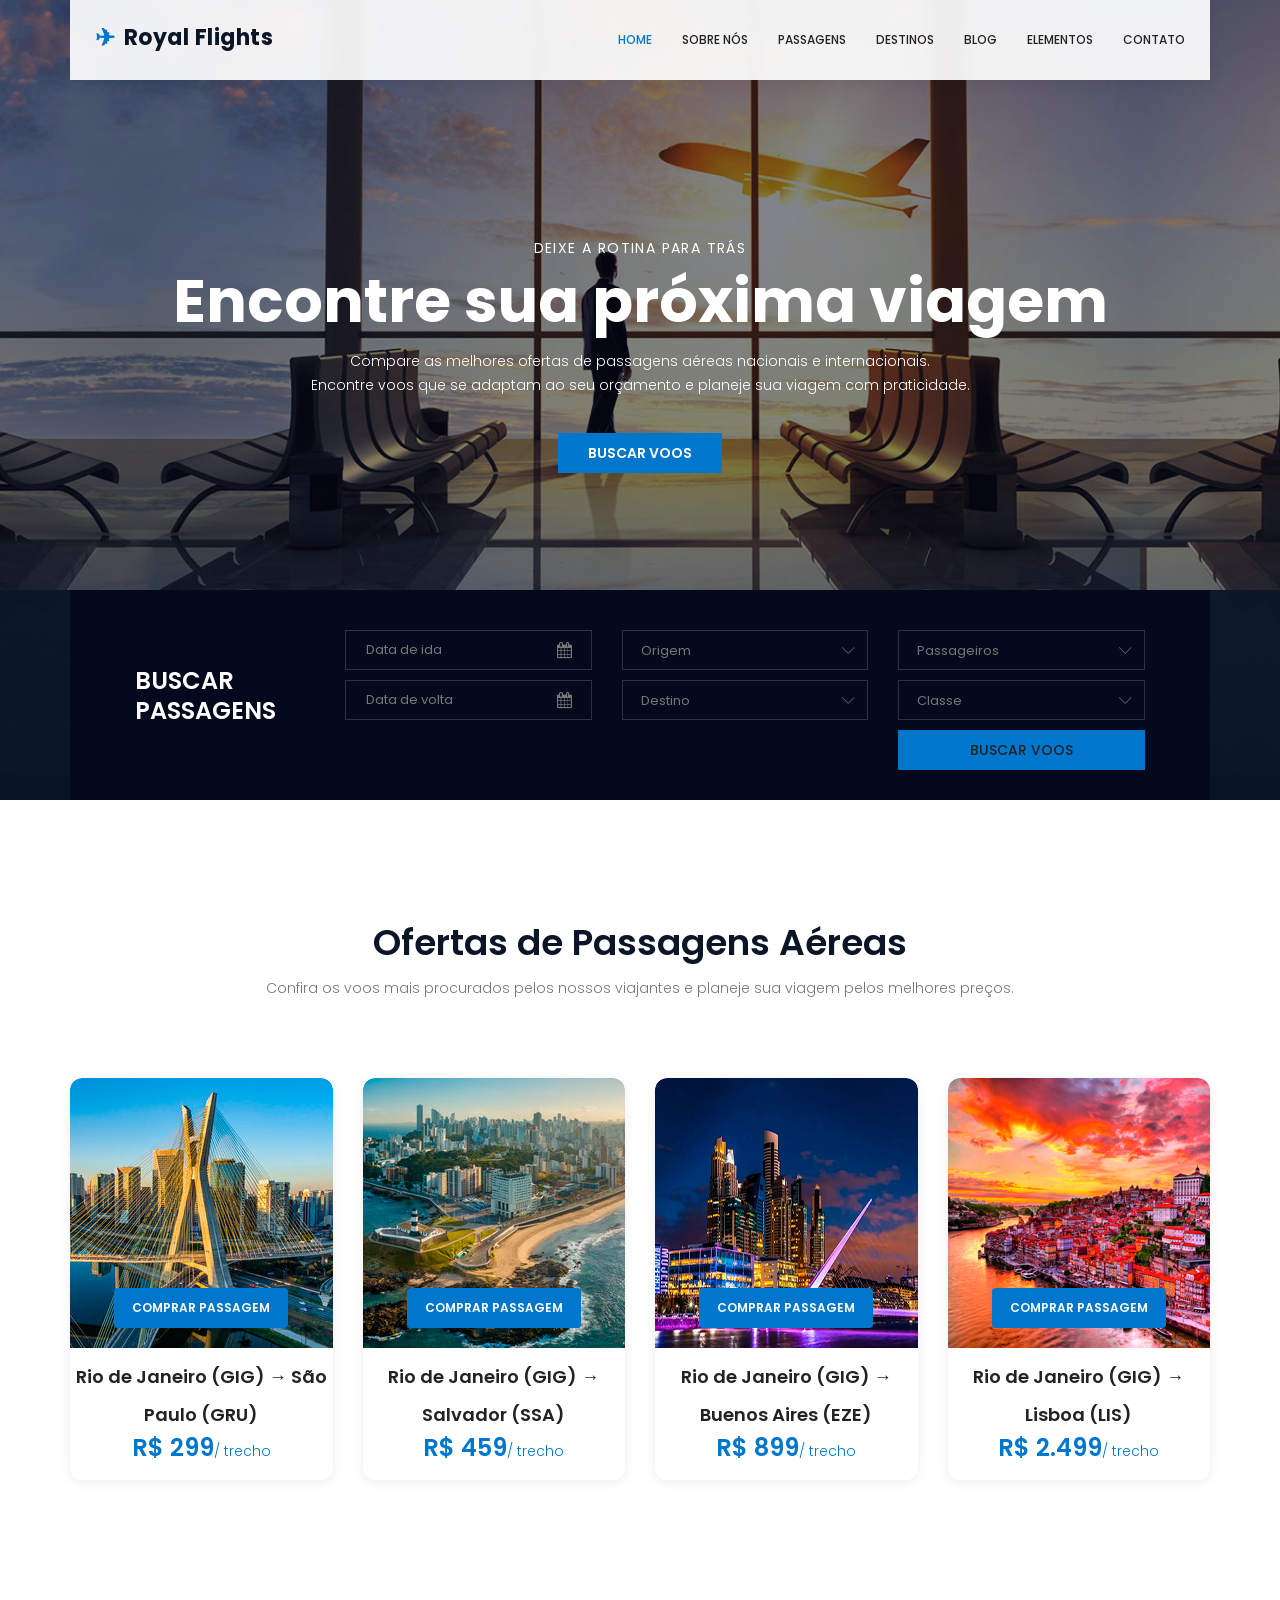
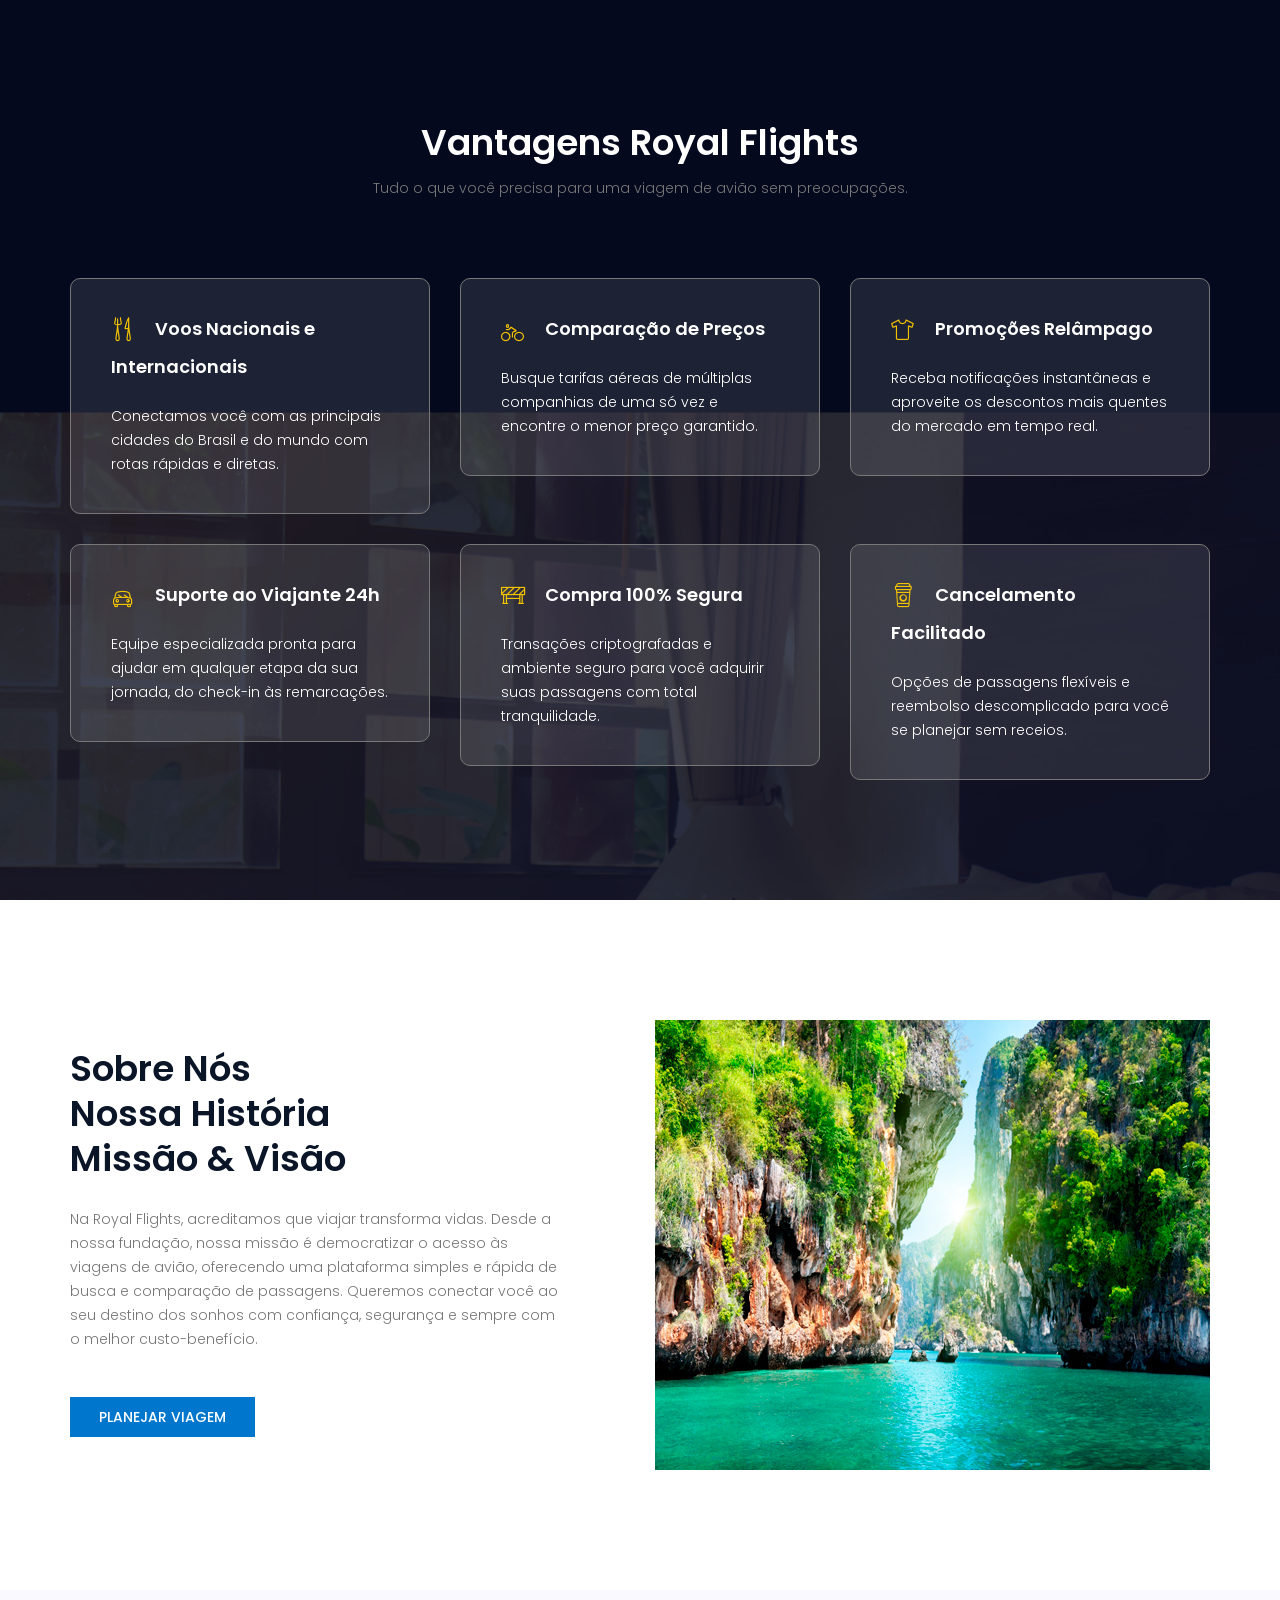
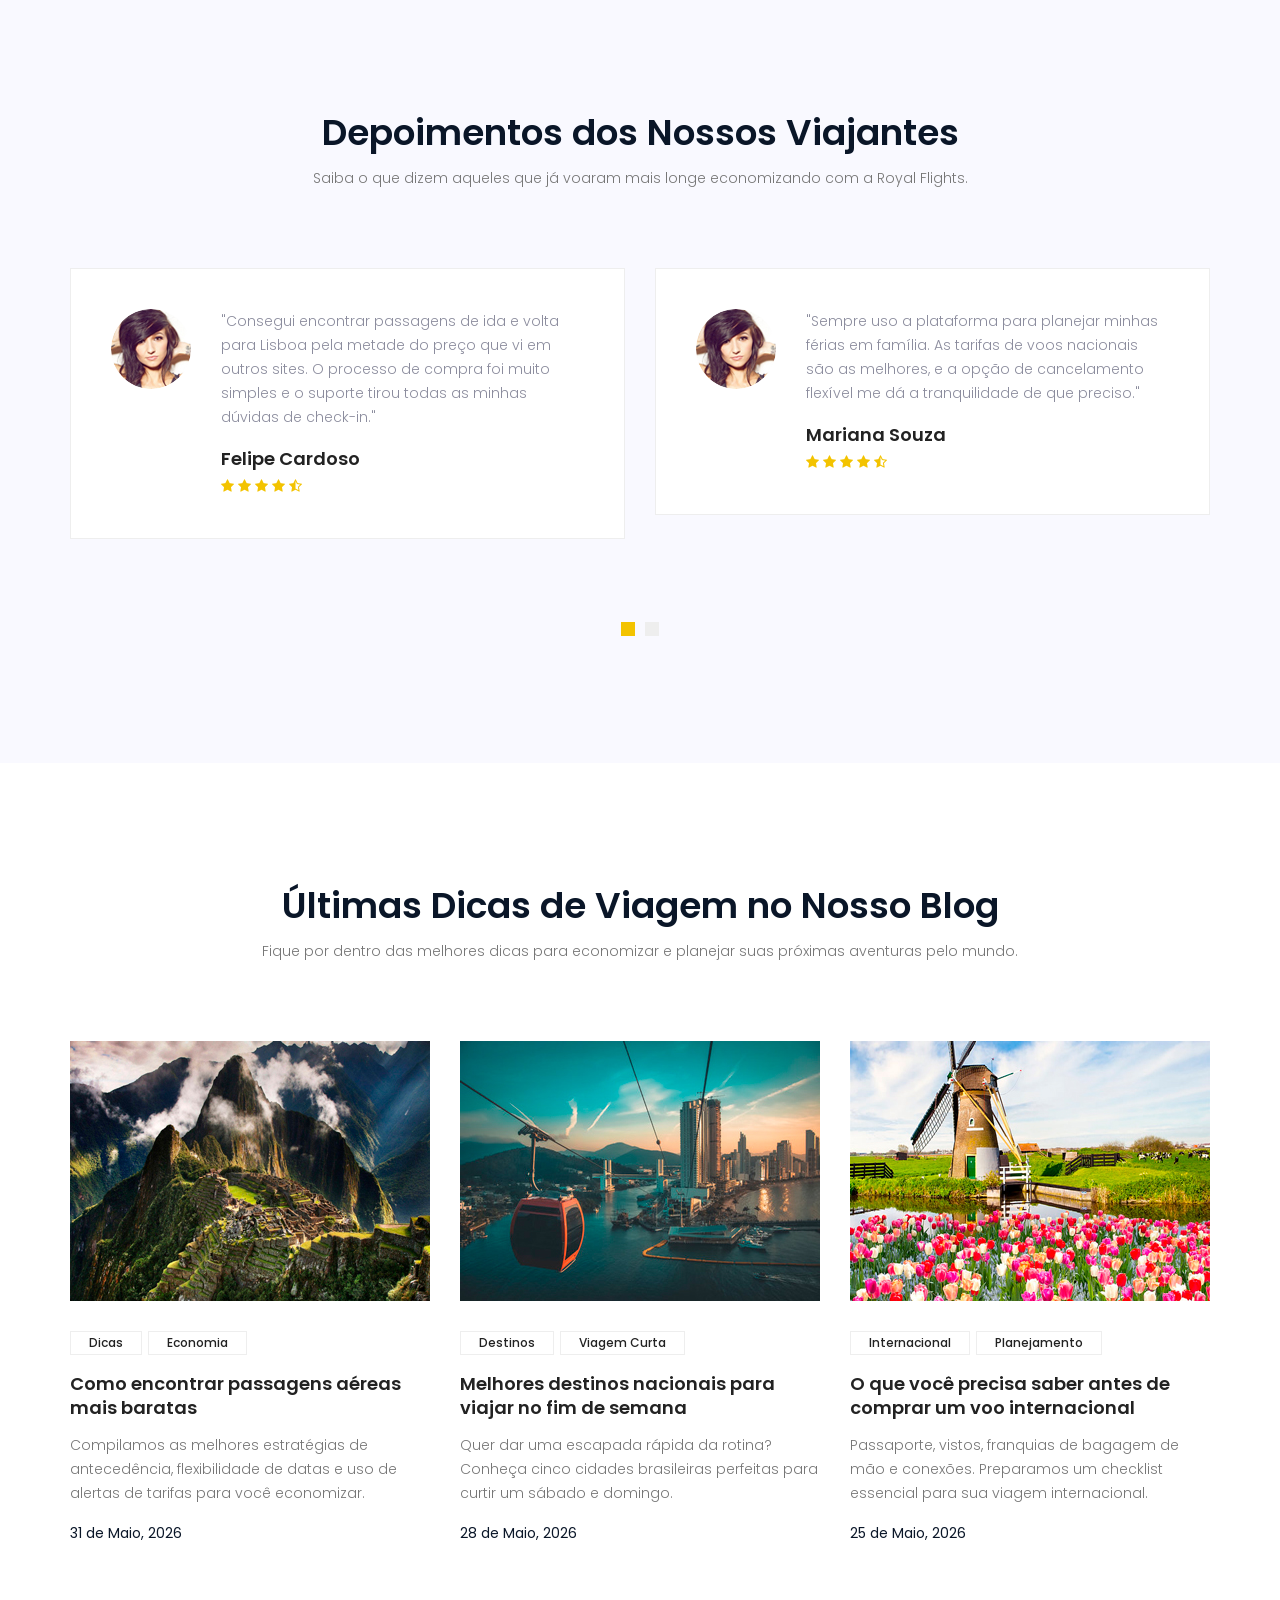
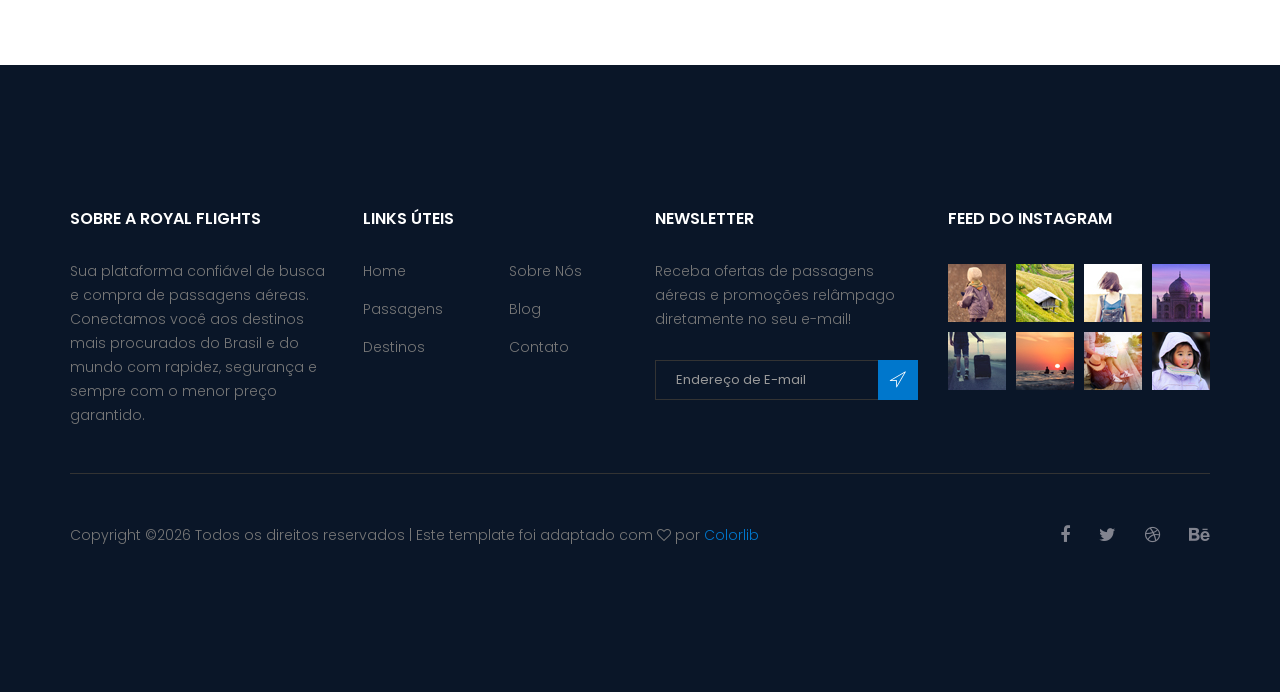
==== commit 7a50626d: "Alterando Imagens de Index e Accomodation" ====
--- a/royal-master/index.html
+++ b/royal-master/index.html
@@ -165,7 +165,7 @@
                     <div class="col-lg-3 col-sm-6">
                         <div class="accomodation_item text-center">
                             <div class="hotel_img">
-                                <img src="image/room1.jpg" alt="passagem aérea promocional do Rio de Janeiro para São Paulo">
+                                <img src="image/SaoPaulo_Viagem_Otimizado.jpg" alt="passagem aérea promocional do Rio de Janeiro para São Paulo">
                                 <a href="#" class="btn theme_btn button_hover">Comprar Passagem</a>
                             </div>
                             <a href="#"><h4 class="sec_h4">Rio de Janeiro (GIG) → São Paulo (GRU)</h4></a>
@@ -175,7 +175,7 @@
                     <div class="col-lg-3 col-sm-6">
                         <div class="accomodation_item text-center">
                             <div class="hotel_img">
-                                <img src="image/room2.jpg" alt="passagem aérea promocional do Rio de Janeiro para Salvador">
+                                <img src="image/Salvador_Viagem_Otimizado.jpg" alt="passagem aérea promocional do Rio de Janeiro para Salvador">
                                 <a href="#" class="btn theme_btn button_hover">Comprar Passagem</a>
                             </div>
                             <a href="#"><h4 class="sec_h4">Rio de Janeiro (GIG) → Salvador (SSA)</h4></a>
@@ -185,7 +185,7 @@
                     <div class="col-lg-3 col-sm-6">
                         <div class="accomodation_item text-center">
                             <div class="hotel_img">
-                                <img src="image/room3.jpg" alt="passagem aérea internacional promocional do Rio de Janeiro para Buenos Aires">
+                                <img src="image/BuenosAires_Viagem_Otimizado.jpg" alt="passagem aérea internacional promocional do Rio de Janeiro para Buenos Aires">
                                 <a href="#" class="btn theme_btn button_hover">Comprar Passagem</a>
                             </div>
                             <a href="#"><h4 class="sec_h4">Rio de Janeiro (GIG) → Buenos Aires (EZE)</h4></a>
@@ -195,7 +195,7 @@
                     <div class="col-lg-3 col-sm-6">
                         <div class="accomodation_item text-center">
                             <div class="hotel_img">
-                                <img src="image/room4.jpg" alt="passagem aérea internacional promocional do Rio de Janeiro para Lisboa">
+                                <img src="image/Lisboa_Viagem_Otimizado.jpg" alt="passagem aérea internacional promocional do Rio de Janeiro para Lisboa">
                                 <a href="#" class="btn theme_btn button_hover">Comprar Passagem</a>
                             </div>
                             <a href="#"><h4 class="sec_h4">Rio de Janeiro (GIG) → Lisboa (LIS)</h4></a>
@@ -270,7 +270,7 @@
                         </div>
                     </div>
                     <div class="col-md-6">
-                        <img class="img-fluid" src="image/about_bg.jpg" alt="Aeronave em voo no céu de fim de tarde">
+                        <img class="img-fluid" src="image/SobreNos_Imagem_RF_Otimizado.jpg" alt="Aeronave em voo no céu de fim de tarde">
                     </div>
                 </div>
             </div>
@@ -357,7 +357,7 @@
                     <div class="col-lg-4 col-md-6">
                         <div class="single-recent-blog-post">
                             <div class="thumb">
-                                <img class="img-fluid" src="image/blog/blog-1.jpg" alt="Dicas para encontrar passagens aéreas baratas">
+                                <img class="img-fluid" src="image/blog/Peru_Blog_Otimizado.jpg" alt="Dicas para encontrar passagens aéreas baratas">
                             </div>
                             <div class="details">
                                 <div class="tags">
@@ -373,7 +373,7 @@
                     <div class="col-lg-4 col-md-6">
                         <div class="single-recent-blog-post">
                             <div class="thumb">
-                                <img class="img-fluid" src="image/blog/blog-2.jpg" alt="Destinos nacionais para viajar no fim de semana">
+                                <img class="img-fluid" src="image/blog/Balneario_Blog_Otimizado.jpg" alt="Destinos nacionais para viajar no fim de semana">
                             </div>
                             <div class="details">
                                 <div class="tags">
@@ -389,7 +389,7 @@
                     <div class="col-lg-4 col-md-6">
                         <div class="single-recent-blog-post">
                             <div class="thumb">
-                                <img class="img-fluid" src="image/blog/blog-3.jpg" alt="Guia para compra de voos internacionais">
+                                <img class="img-fluid" src="image/blog/Holanda_Blog_Otimizado.jpg" alt="Guia para compra de voos internacionais">
                             </div>
                             <div class="details">
                                 <div class="tags">
--- a/royal-master/css/style.css
+++ b/royal-master/css/style.css
@@ -500,7 +500,7 @@
 }
 
 .banner_area .bg-parallax {
-  background: url("../image/banner_bg.jpg") no-repeat scroll center 0/cover;
+  background: url("../image/Banner_Aeroporto_Otimizado.jpg") no-repeat scroll center 0/cover;
   opacity: 0.50;
 }
 
@@ -673,7 +673,7 @@
 }
 
 .breadcrumb_area .bg-parallax {
-  background: url("../image/about_banner.jpg") no-repeat scroll center 0/cover;
+  background: url("../image/Banner_Aeroporto_Otimizado.jpg") no-repeat scroll center 0/cover;
   opacity: 0.50;
   z-index: -1;
 }
@@ -718,7 +718,7 @@
 }
 
 .blog_banner .bg-parallax {
-  background: url(../image/banner/banner-1.jpg) no-repeat scroll center center;
+  background: url(../image/banner/ViagensEmCasal.jpg) no-repeat scroll center center;
 }
 
 .blog_banner .banner_content {
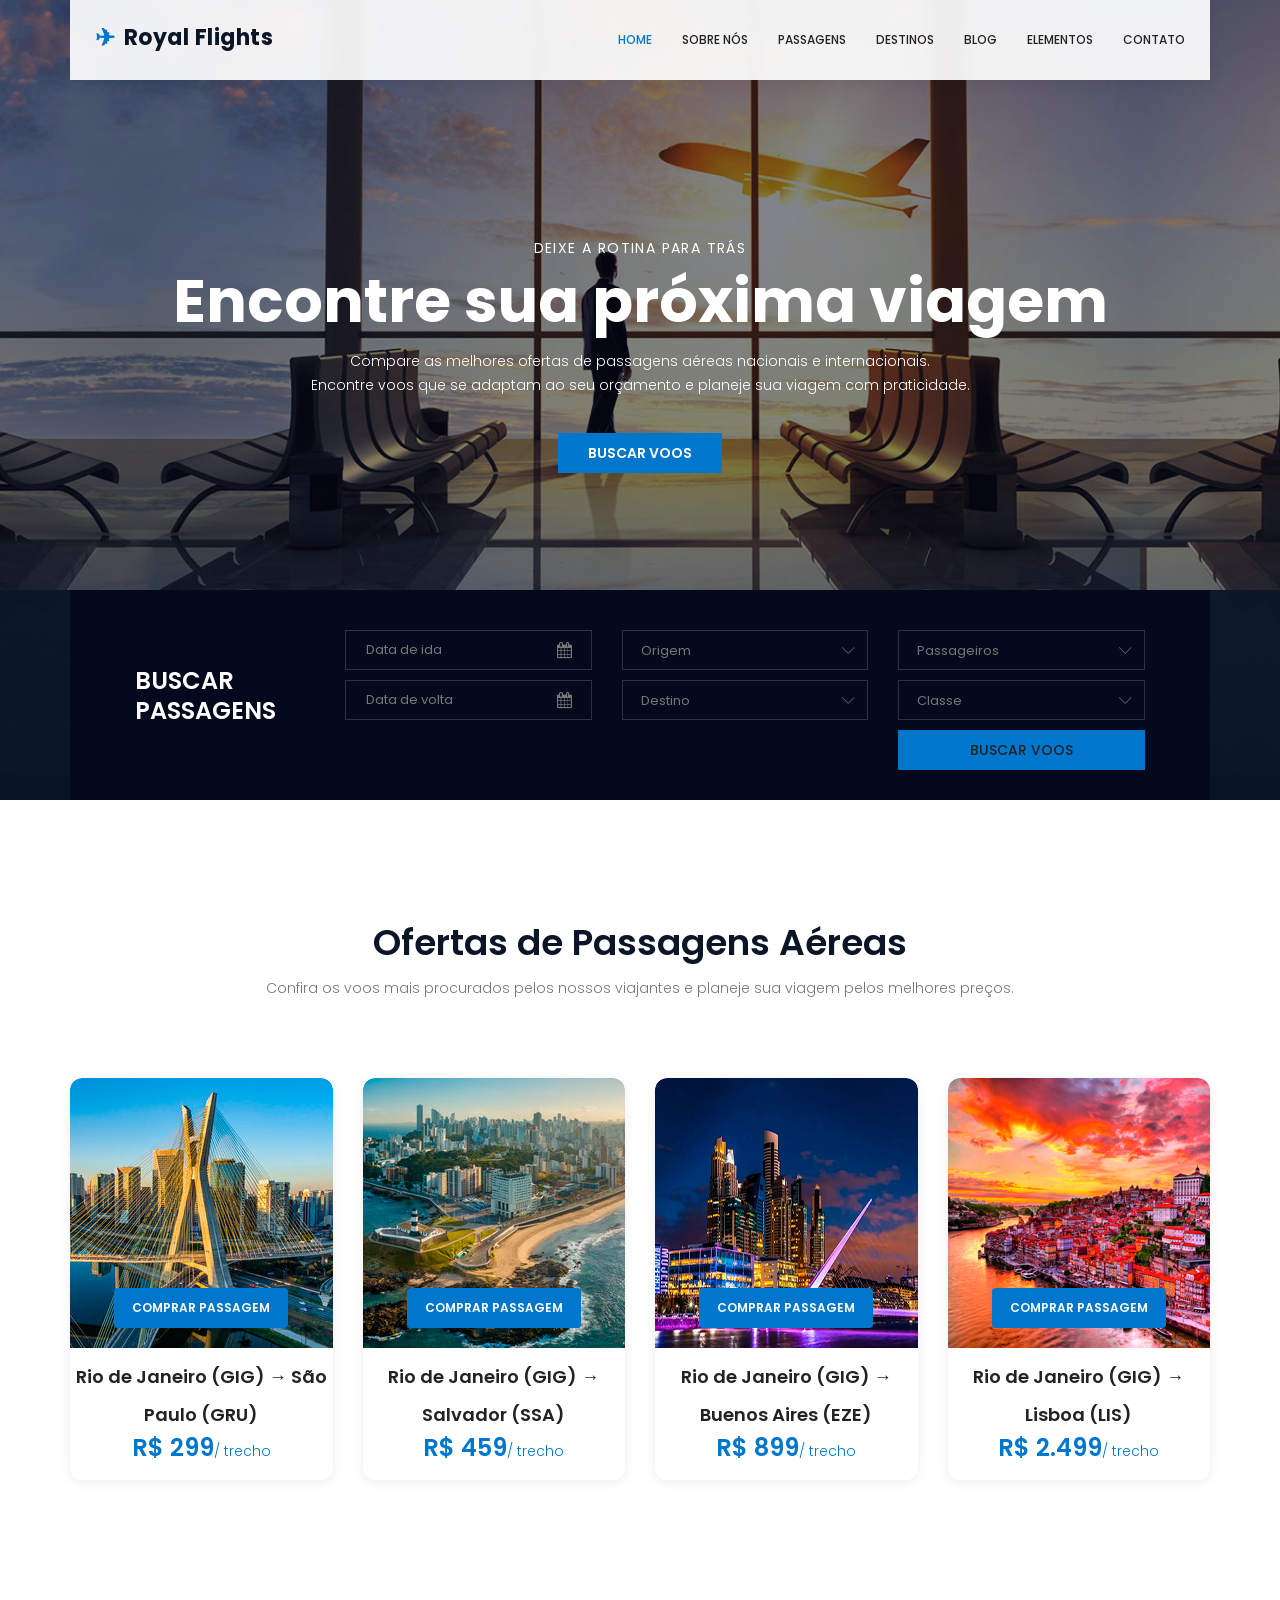
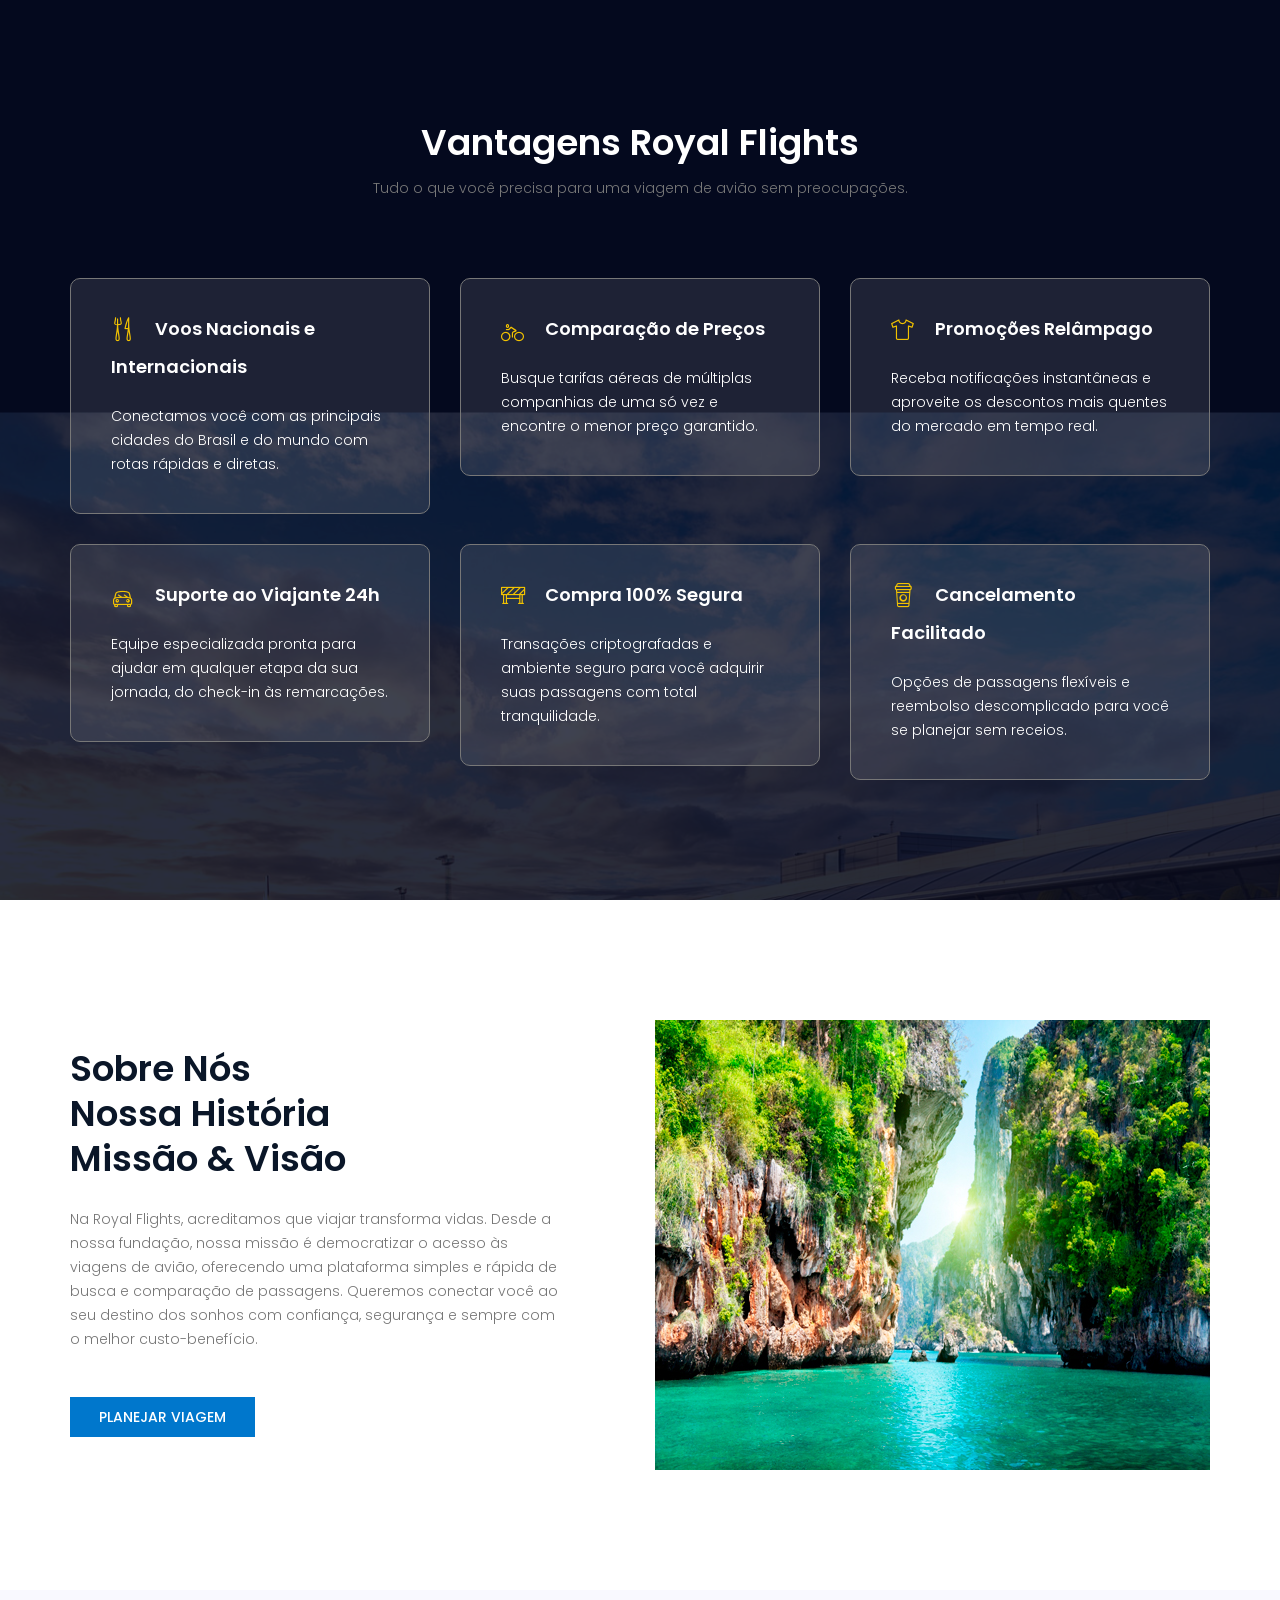
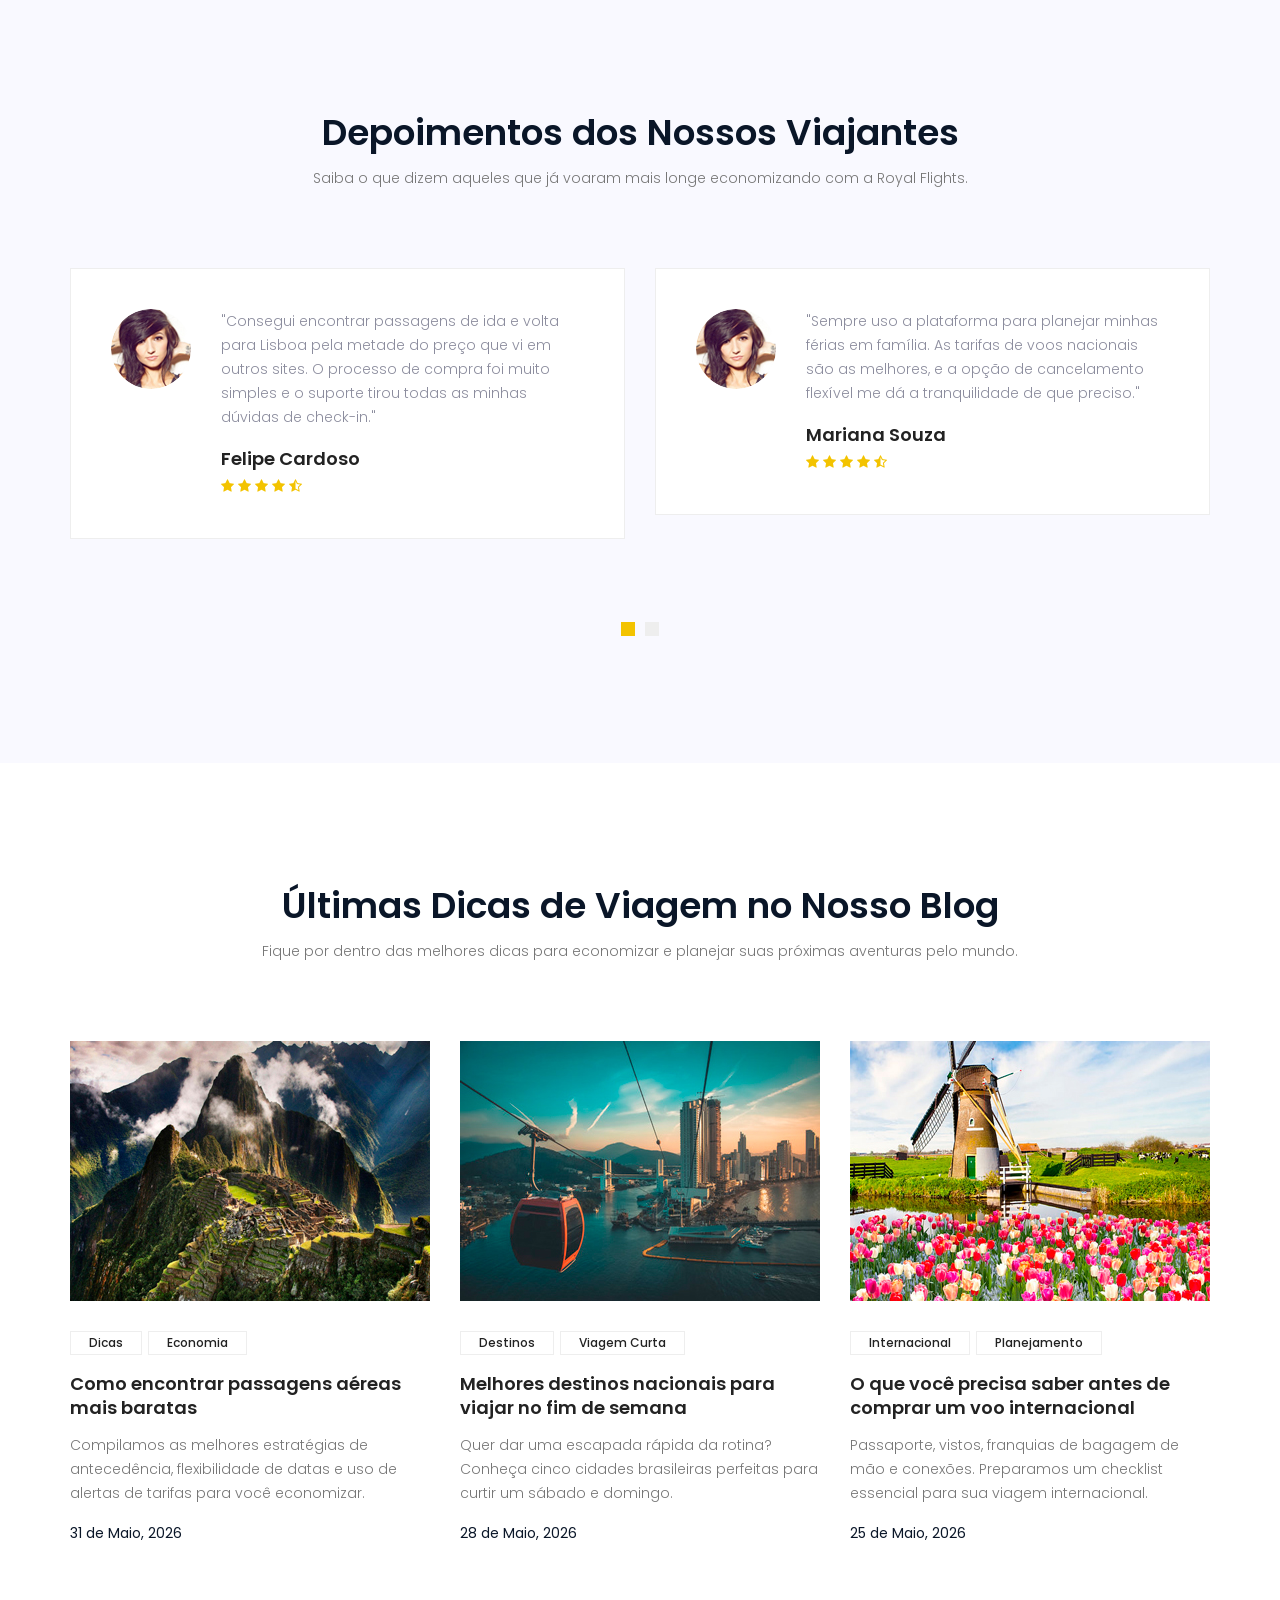
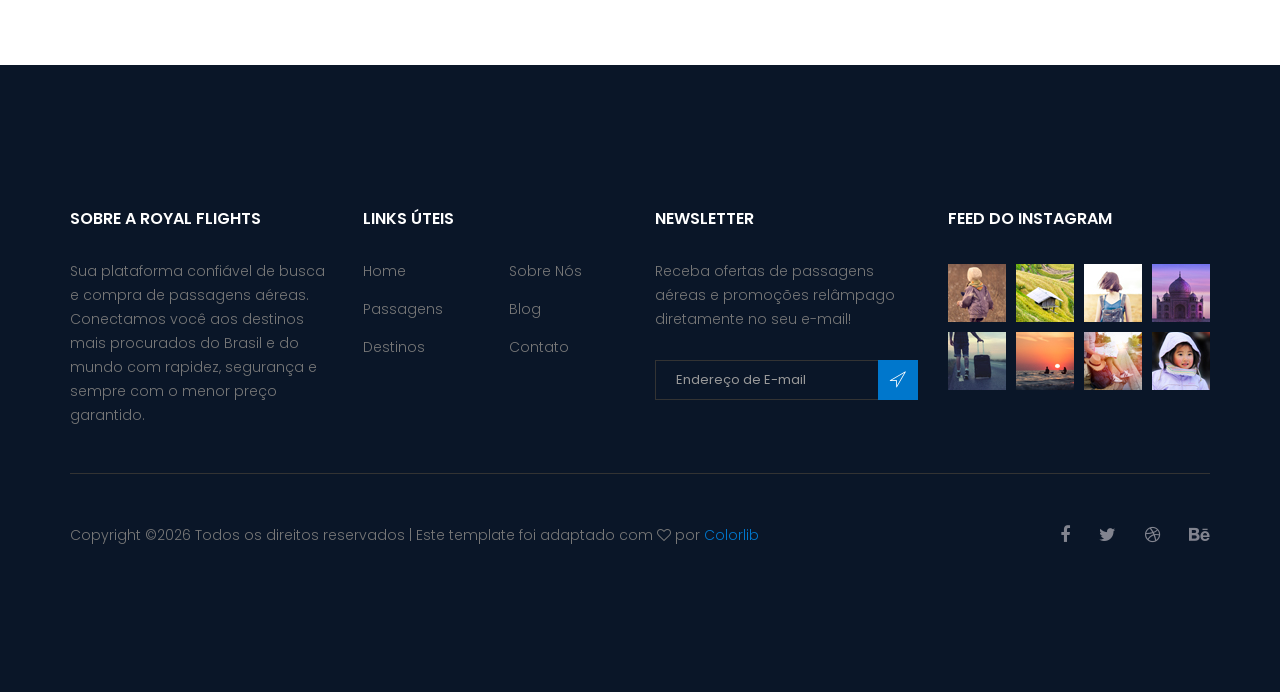
==== commit c1eb04a5: "novo icone" ====
--- a/royal-master/index.html
+++ b/royal-master/index.html
@@ -4,7 +4,7 @@
         <!-- Required meta tags -->
         <meta charset="utf-8">
         <meta name="viewport" content="width=device-width, initial-scale=1, shrink-to-fit=no">
-        <link rel="icon" href="image/favicon.png" type="image/png">
+        <link rel="icon" href="image/novo_icone.png" type="image/png">
         <title>Royal Flights | Passagens Aéreas Nacionais e Internacionais</title>
         <meta name="description" content="Busque, compare e compre passagens aéreas baratas para voos nacionais e internacionais com a Royal Flights. Melhores ofertas e tarifas com compra 100% segura.">
         <meta name="keywords" content="passagens aéreas, voos baratos, passagens promocionais, voar barato, passagens nacionais, passagens internacionais, Royal Flights">
@@ -13,7 +13,7 @@
         <link rel="stylesheet" href="css/bootstrap.css">
         <link rel="stylesheet" href="vendors/linericon/style.css">
         <link rel="stylesheet" href="css/font-awesome.min.css">
-        <link rel="stylesheet" href="vendors/owl-carousel/owl.carousel.min.css">
+        <link rel="stylesheet" href="vendors/owl-carousel/owl.carousel.min.css">     
         <link rel="stylesheet" href="vendors/bootstrap-datepicker/bootstrap-datetimepicker.min.css">
         <link rel="stylesheet" href="vendors/nice-select/css/nice-select.css">
         <link rel="stylesheet" href="vendors/owl-carousel/owl.carousel.min.css">
--- a/royal-master/css/style.css
+++ b/royal-master/css/style.css
@@ -718,7 +718,7 @@
 }
 
 .blog_banner .bg-parallax {
-  background: url(../image/banner/ViagensEmCasal.jpg) no-repeat scroll center center;
+  background: url(../image/banner/Viagens_em_casal_blog_Otimizada.jpg) no-repeat scroll center center;
 }
 
 .blog_banner .banner_content {
@@ -829,7 +829,7 @@
 }
 
 .facilities_area .bg-parallax {
-  background: url("../image/facilites_bg.jpg") no-repeat scroll center 0/cover;
+  background: url("../image/Aeroporto_Background_Otimizado.jpg") no-repeat scroll center 0/cover;
   opacity: 0.15;
 }
 
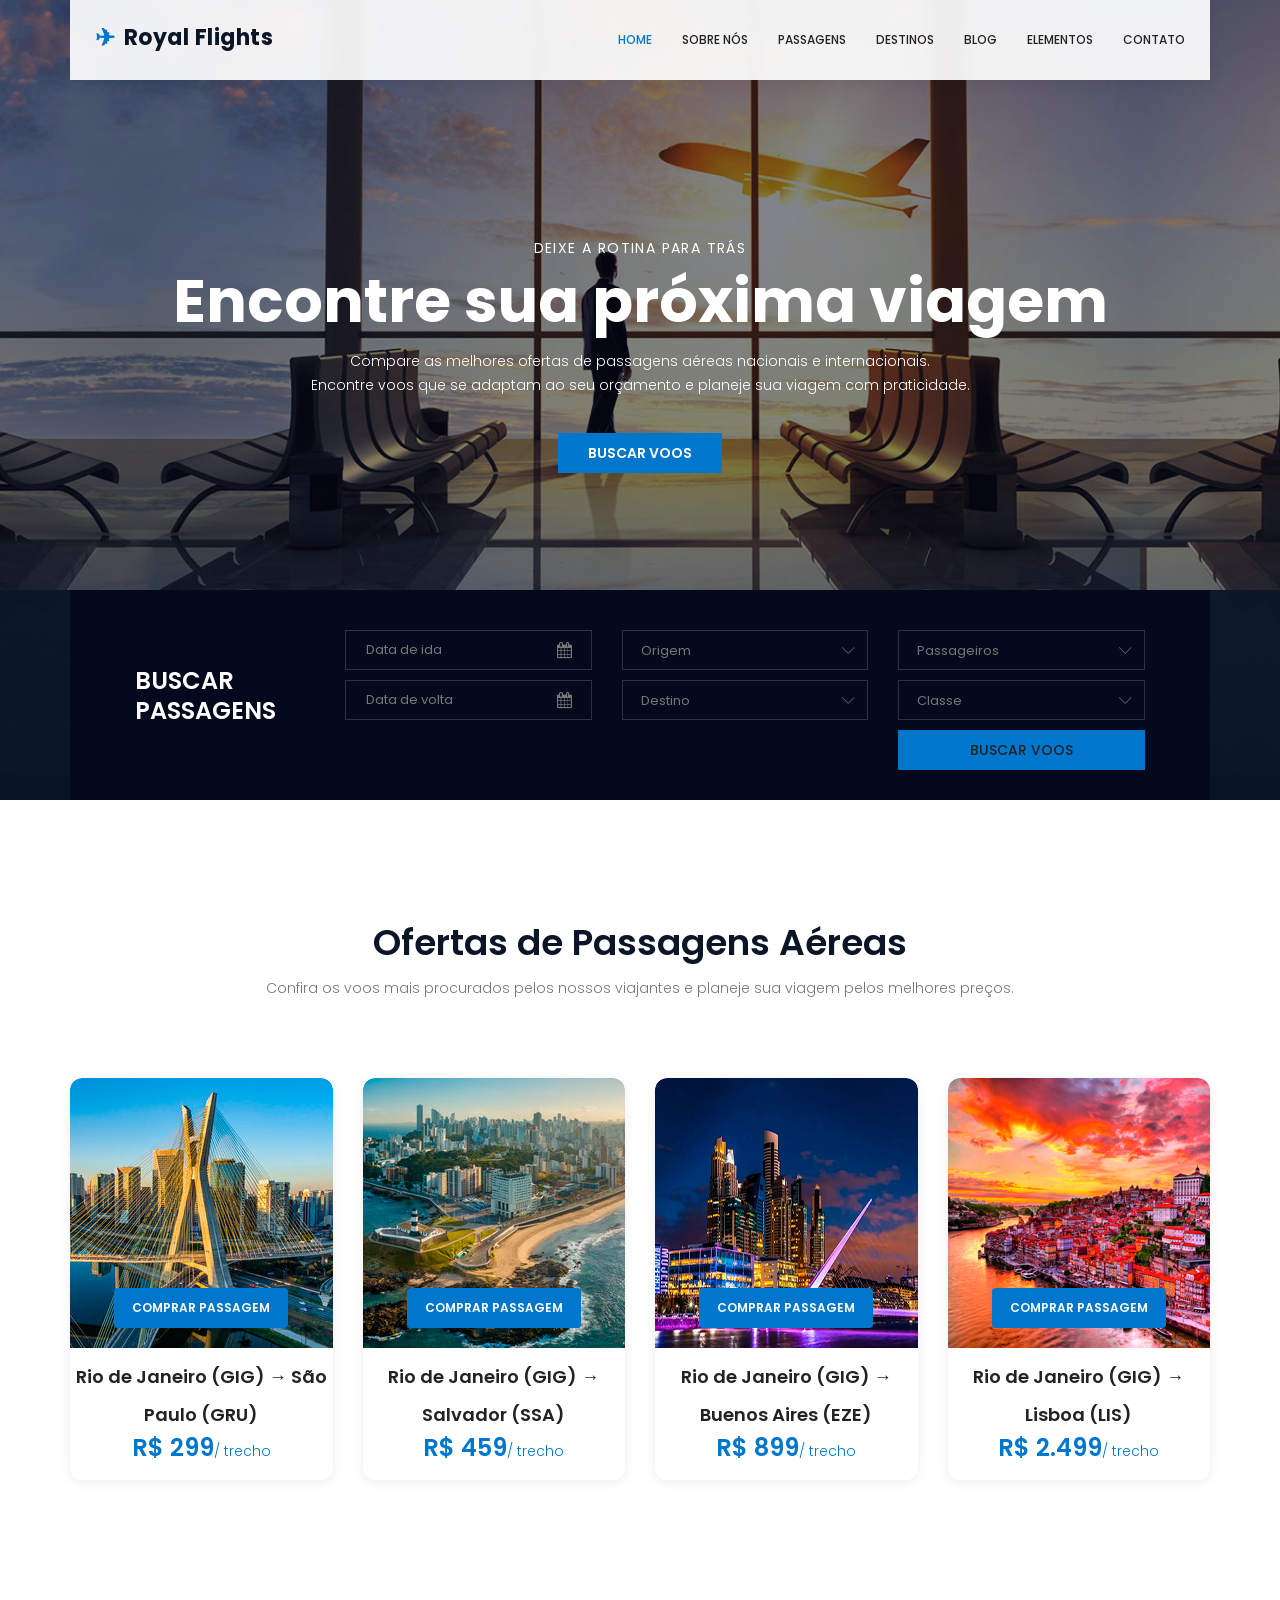
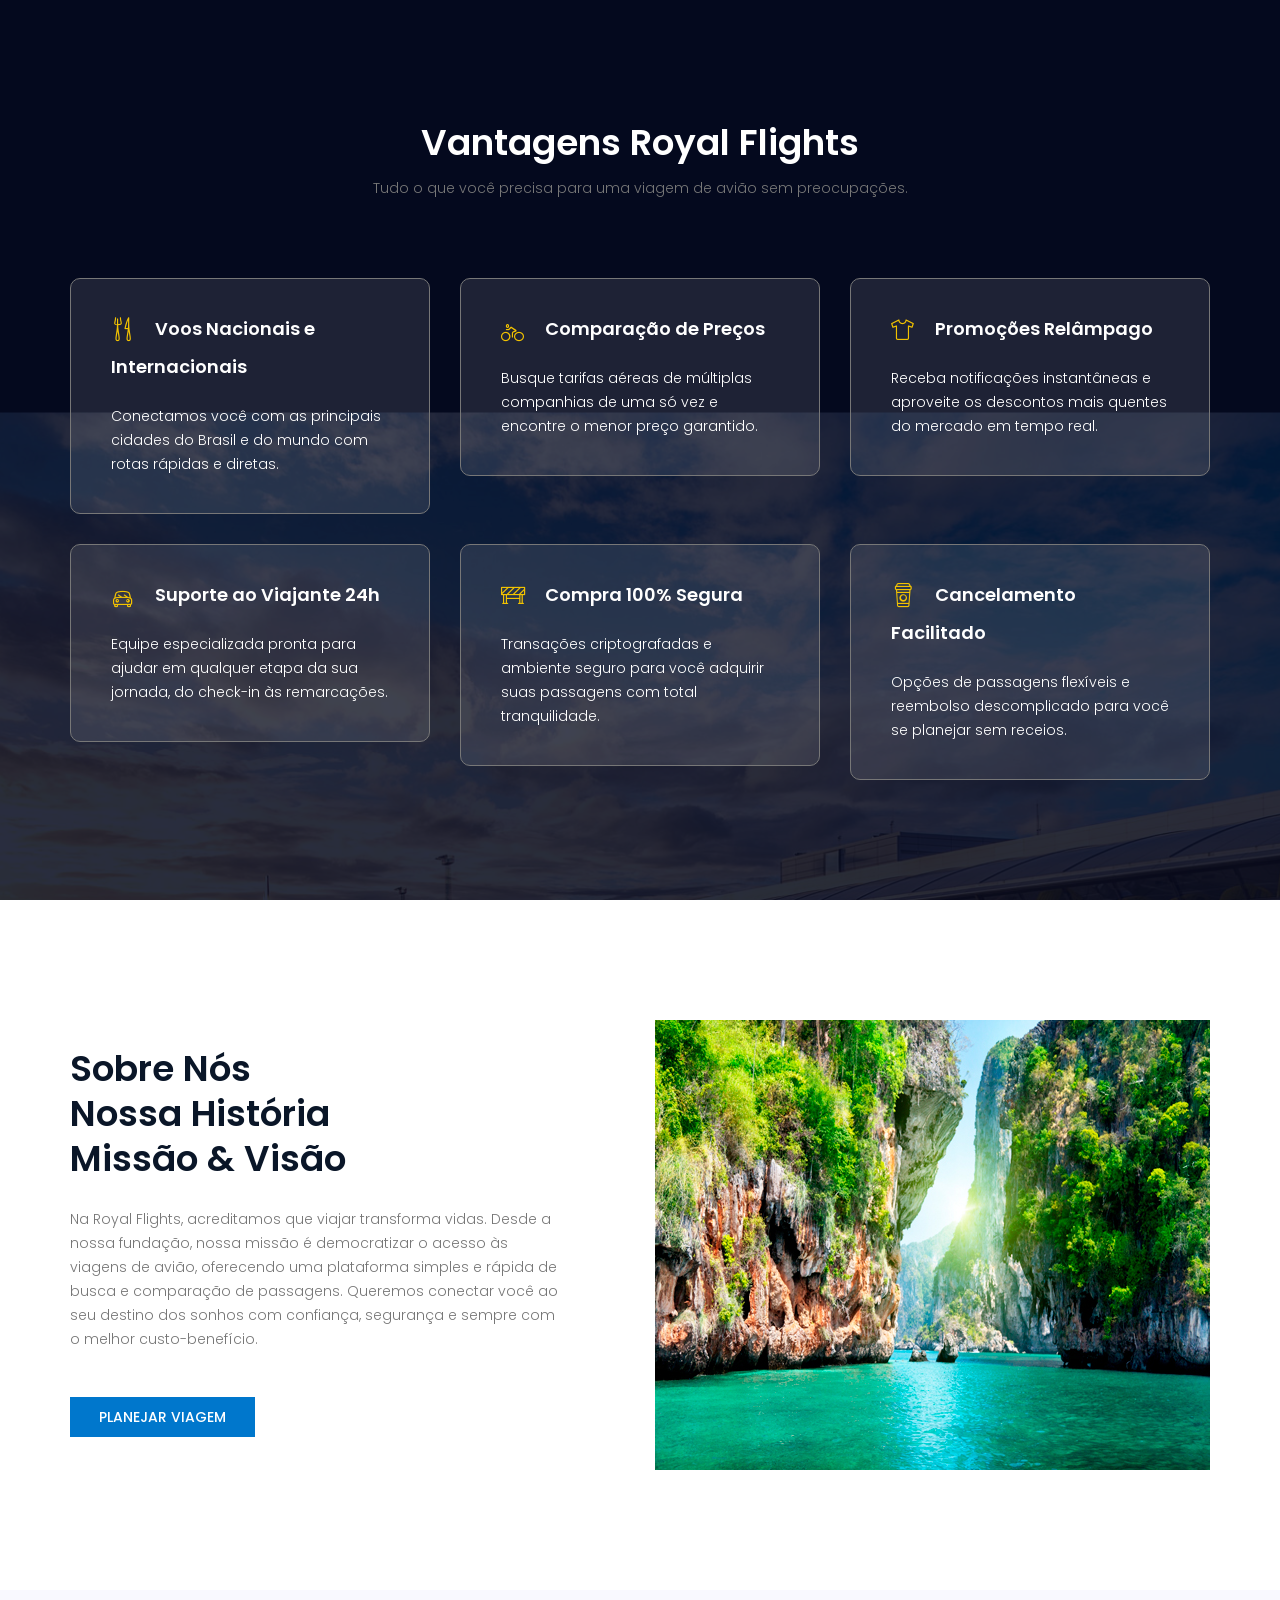
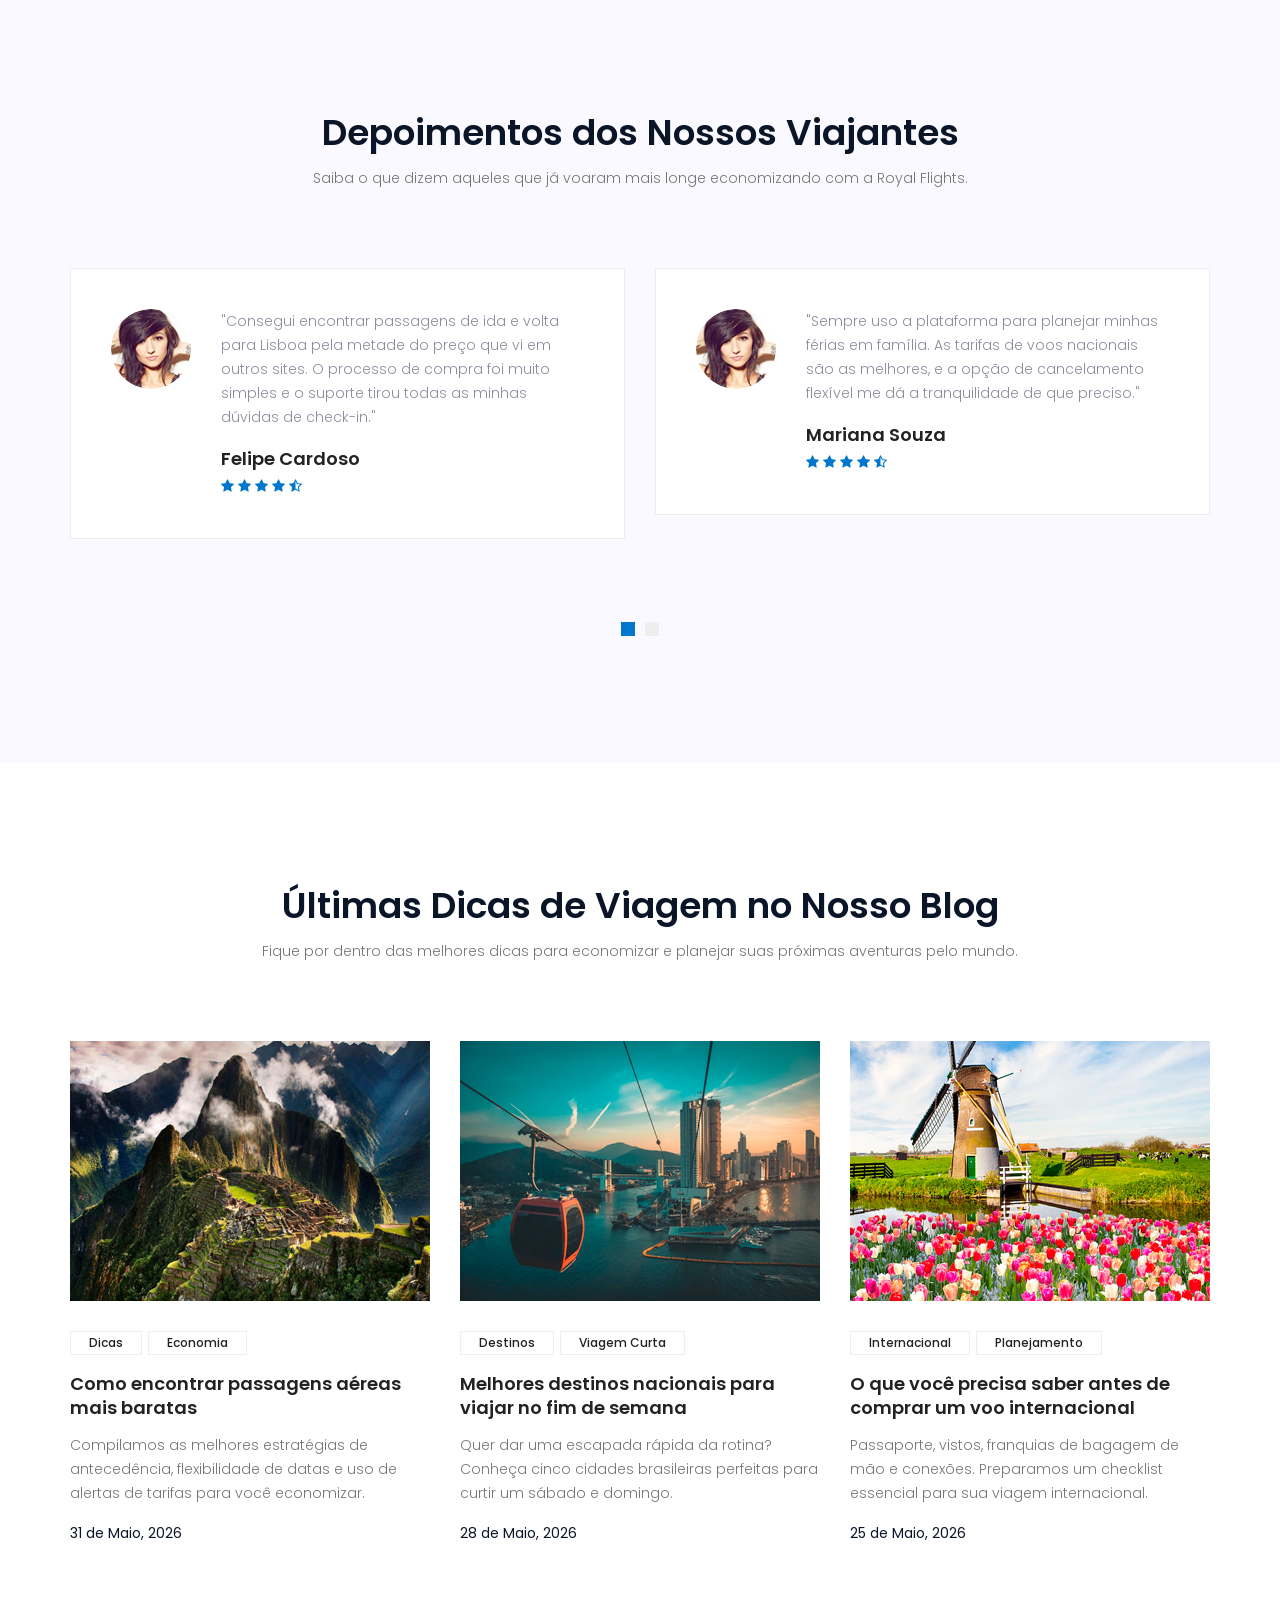
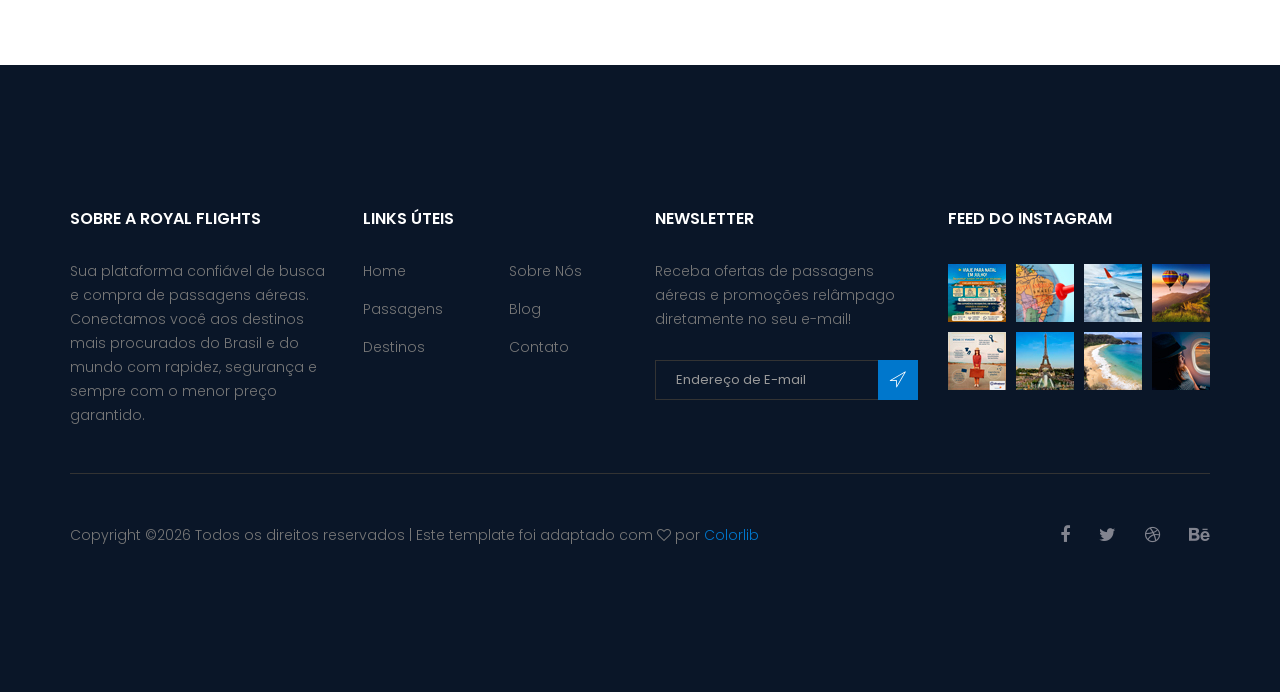
==== commit ed51cbc5: "muda imagens do feed do instagram" ====
--- a/royal-master/index.html
+++ b/royal-master/index.html
@@ -44,7 +44,7 @@
                                 <a href="#" class="nav-link dropdown-toggle" data-toggle="dropdown" role="button" aria-haspopup="true" aria-expanded="false">Blog</a>
                                 <ul class="dropdown-menu">
                                     <li class="nav-item"><a class="nav-link" href="blog.html">Blog</a></li>
-                                    <li class="nav-item"><a class="nav-link" href="blog-single.html">Detalhes do Blog</a></li>
+                                    <li class="nav-item"><a class="nav-link" href="blog-single.html">Santorini para Casais</a></li>
                                 </ul>
                             </li> 
                             <li class="nav-item"><a class="nav-link" href="elements.html">Elementos</a></li>
@@ -457,14 +457,14 @@
                         <div class="single-footer-widget instafeed">
                             <h6 class="footer_title">Feed do Instagram</h6>
                             <ul class="list_style instafeed d-flex flex-wrap">
-                                <li><img src="image/instagram/Image-01.jpg" alt="Destino promocional no Feed do Instagram"></li>
-                                <li><img src="image/instagram/Image-02.jpg" alt="Destino de viagem no Feed do Instagram"></li>
-                                <li><img src="image/instagram/Image-03.jpg" alt="Foto de voo no Feed do Instagram"></li>
-                                <li><img src="image/instagram/Image-04.jpg" alt="Paisagem de viagem no Feed do Instagram"></li>
-                                <li><img src="image/instagram/Image-05.jpg" alt="Dica de viagem no Feed do Instagram"></li>
-                                <li><img src="image/instagram/Image-06.jpg" alt="Destino internacional no Feed do Instagram"></li>
-                                <li><img src="image/instagram/Image-07.jpg" alt="Destino de praia no Feed do Instagram"></li>
-                                <li><img src="image/instagram/Image-08.jpg" alt="Viajante no Feed do Instagram"></li>
+                                <li><img src="image/instagram/modificadas/destino-comercial.jpg" alt="Destino promocional no Feed do Instagram"></li>
+                                <li><img src="image/instagram/modificadas/destinos-brasileiros-para-viagens.jpg" alt="Destino de viagem no Feed do Instagram"></li>
+                                <li><img src="image/instagram/modificadas/voo-destino.jpg" alt="Foto de voo no Feed do Instagram"></li>
+                                <li><img src="image/instagram/modificadas/paisagem-de-viagem.jpg" alt="Paisagem de viagem no Feed do Instagram"></li>
+                                <li><img src="image/instagram/modificadas/dicas-viagem.jpg" alt="Dica de viagem no Feed do Instagram"></li>
+                                <li><img src="image/instagram/modificadas/torre-eiffel.jpg" alt="Destino internacional no Feed do Instagram"></li>
+                                <li><img src="image/instagram/modificadas/praias-brasil-sancho.jpg" alt="Destino de praia no Feed do Instagram"></li>
+                                <li><img src="image/instagram/modificadas/viajando-de-aviao.jpg" alt="Viajante no Feed do Instagram"></li>
                             </ul>
                         </div>
                     </div>						
--- a/royal-master/css/style.css
+++ b/royal-master/css/style.css
@@ -215,7 +215,7 @@
   -ms-transform: translateX(-100%);
   transform: translateX(-100%);
   z-index: -1;
-  background: #f8b100;
+  background: #005fa3;
   -webkit-transition: all 0.3s linear;
   -o-transition: all 0.3s linear;
   transition: all 0.3s linear;
@@ -278,7 +278,7 @@
 }
 
 .header-top a:hover {
-  color: #f3c300;
+  color: #005fa3;
 }
 
 .header-top ul {
@@ -349,7 +349,7 @@
 }
 
 .navbar .menu_nav .nav-item:hover .nav-link, .navbar .menu_nav .nav-item.active .nav-link {
-  color: #52c5fd;
+  color: #005fa3;
 }
 
 .navbar .menu_nav .nav-item.submenu {
@@ -436,7 +436,7 @@
 
 .navbar .menu_nav .nav-item.submenu ul .nav-item:hover .nav-link {
   background: #f0f0f0;
-  color: #52c5fd;
+  color: #005fa3;
 }
 
 @media (min-width: 992px) {
@@ -751,7 +751,7 @@
 }
 
 .blog_banner_two .bg-parallax {
-  background: url(../image/banner/banner-2.jpg) no-repeat scroll center top/cover;
+  background: url(../image/banner/Santorini_casais_Otimizada.jpg) no-repeat scroll center top/cover;
 }
 
 /*=============End Blog Banner css =============*/
@@ -794,7 +794,7 @@
 .accomodation_item h5 {
   font-size: 24px;
   line-height: 28px;
-  color: #52c5fd;
+  color: #005fa3;
   font-weight: 600;
   margin-bottom: 0px;
 }
@@ -951,11 +951,11 @@
 }
 
 .testimonial_slider .testimonial_item .sec_h4:hover {
-  color: #52c5fd;
+  color: #005fa3;
 }
 
 .testimonial_slider .testimonial_item .star a {
-  color: #f3c300;
+  color: #0077cc;
   font-size: 14px;
 }
 
@@ -976,7 +976,7 @@
 }
 
 .testimonial_slider .owl-dots .owl-dot.active {
-  background: #f3c300;
+  background: #0077cc;
 }
 
 /*---------------------------------------------------- */
@@ -1009,7 +1009,7 @@
 }
 
 .single-recent-blog-post .details .sec_h4:hover {
-  color: #52c5fd;
+  color: #005fa3;
 }
 
 .single-recent-blog-post .date {
@@ -1036,7 +1036,7 @@
 }
 
 .tags .tag_btn:before {
-  background: #f3c300;
+  background: #0077cc;
 }
 
 .tags .tag_btn + .tag_btn {
@@ -1102,7 +1102,7 @@
 }
 
 .categories_post:hover .categories_details {
-  background: rgba(248, 182, 0, 0.85);
+  background: rgba(82, 197, 253, 0.85);
 }
 
 /*============ blog_left_sidebar css ==============*/
@@ -1129,7 +1129,7 @@
 }
 
 .blog_info .post_tag a:hover {
-  color: #52c5fd;
+  color: #005fa3;
 }
 
 .blog_info .blog_meta li a {
@@ -1150,7 +1150,7 @@
 }
 
 .blog_info .blog_meta li a:hover {
-  color: #52c5fd;
+  color: #005fa3;
 }
 
 .blog_post img {
@@ -1172,7 +1172,7 @@
 }
 
 .blog_details h2:hover {
-  color: #52c5fd;
+  color: #005fa3;
 }
 
 .blog_details p {
@@ -1197,7 +1197,7 @@
 .blog_right_sidebar .widget_title {
   font-size: 18px;
   line-height: 25px;
-  background: #f3c300;
+  background: #0077cc;
   text-align: center;
   color: #fff;
   padding: 8px 0px;
@@ -1214,7 +1214,7 @@
   padding-left: 20px;
   border-radius: 45px;
   z-index: 0;
-  background: #f3c300;
+  background: #0077cc;
 }
 
 .blog_right_sidebar .search_widget .input-group .form-control.placeholder {
@@ -1287,7 +1287,7 @@
 }
 
 .blog_right_sidebar .author_widget .social_icon a:hover {
-  color: #52c5fd;
+  color: #005fa3;
 }
 
 .blog_right_sidebar .popular_post_widget .post_item .media-body {
@@ -1310,7 +1310,7 @@
 }
 
 .blog_right_sidebar .popular_post_widget .post_item .media-body h3:hover {
-  color: #52c5fd;
+  color: #005fa3;
 }
 
 .blog_right_sidebar .popular_post_widget .post_item .media-body p {
@@ -1346,11 +1346,11 @@
 }
 
 .blog_right_sidebar .post_category_widget .cat-list li:hover {
-  border-color: #52c5fd;
+  border-color: #005fa3;
 }
 
 .blog_right_sidebar .post_category_widget .cat-list li:hover a {
-  color: #52c5fd;
+  color: #005fa3;
 }
 
 .blog_right_sidebar .newsletter_widget {
@@ -1407,7 +1407,7 @@
 }
 
 .blog_right_sidebar .newsletter_widget .bbtns {
-  background: #f8b600;
+  background: #0077cc;
   color: #fff;
   font-size: 12px;
   line-height: 38px;
@@ -1439,7 +1439,7 @@
 }
 
 .blog_right_sidebar .tag_cloud_widget ul li a:hover {
-  background: #f3c300;
+  background: #005fa3;
   color: #fff;
 }
 
@@ -1469,7 +1469,7 @@
 }
 
 .blog-pagination .page-item.active .page-link {
-  background-color: #f3c300;
+  background-color: #0077cc;
   border-color: transparent;
   color: #fff;
 }
@@ -1496,7 +1496,7 @@
 .blog-pagination .page-link:hover {
   color: #fff;
   text-decoration: none;
-  background-color: #f3c300;
+  background-color: #005fa3;
   border-color: #eee;
 }
 
@@ -1736,7 +1736,7 @@
 }
 
 .comments-area .btn-reply:hover {
-  background-color: #f3c300;
+  background-color: #005fa3;
   color: #fff;
 }
 
@@ -1829,7 +1829,7 @@
   color: #fff;
   text-transform: uppercase;
   font-weight: 600;
-  background: #f8b600;
+  background: #0077cc;
   display: inline-block;
   padding: 7px 44px;
   -webkit-transition: all 0.2s linear;
@@ -1838,11 +1838,11 @@
 }
 
 .comment-form .primary-btn:before {
-  background: #f3c300;
+  background: #005fa3;
 }
 
 .comment-form .primary-btn:hover {
-  border-color: #f3c300 !important;
+  border-color: #005fa3  !important;
   color: #fff  !important;
 }
 
@@ -1866,7 +1866,7 @@
   top: 0;
   font-size: 20px;
   line-height: 24px;
-  color: #f3c300;
+  color: #0077cc ;
   font-weight: 600;
 }
 
@@ -2082,7 +2082,7 @@
 }
 
 .primary {
-  background: #52c5fd;
+  background: #005fa3;
 }
 
 .primary:before {
@@ -2123,12 +2123,12 @@
 
 .primary-border {
   background: transparent;
-  border: 1px solid #52c5fd;
-  color: #52c5fd;
+  border: 1px solid #005fa3;
+  color: #005fa3;
 }
 
 .primary-border:before {
-  background: #52c5fd;
+  background: #005fa3;
 }
 
 .success-border {
@@ -3492,7 +3492,7 @@
 }
 
 .single-footer-widget ul li a:hover {
-  color: #f3c300;
+  color: #005fa3 ;
 }
 
 .single-footer-widget .instafeed {
@@ -3545,7 +3545,7 @@
 }
 
 .single-footer-widget .sub-btn {
-  background: #f3c300;
+  background: #0077cc ;
   color: #fff;
   font-weight: 300;
   border-radius: 0;
@@ -3578,7 +3578,7 @@
 }
 
 .footer-bottom .footer-text a {
-  color: #f3c300;
+  color: #0077cc ;
 }
 
 .footer-bottom .footer-social {
@@ -3596,7 +3596,7 @@
 }
 
 .footer-bottom .footer-social a:hover {
-  color: #f3c300;
+  color: #005fa3 ;
 }
 
 /*---------------------------------------------------- */
@@ -3629,7 +3629,7 @@
   text-decoration: none;
 }
 .navbar-brand.logo_h:hover {
-  color: #0077cc !important;
+  color: #005fa3 !important;
 }
 .navbar-brand.logo_h .brand-icon {
   font-size: 24px;
@@ -3724,7 +3724,7 @@
 
 /* --- Blog: links e datas em azul --- */
 .blog_item .blog_details a:hover {
-  color: #0077cc;
+  color: #222222;
 }
 .blog_item .blog_details .date {
   color: #0077cc;
--- a/royal-master/css/responsive.css
+++ b/royal-master/css/responsive.css
@@ -44,7 +44,7 @@
 		display: block;
 		width: 25px;
 		height: 3px;
-		background: #fab915;
+		background: #0077cc;
 		margin: auto;
 		margin-bottom: 4px;
 		transition: all 400ms linear;
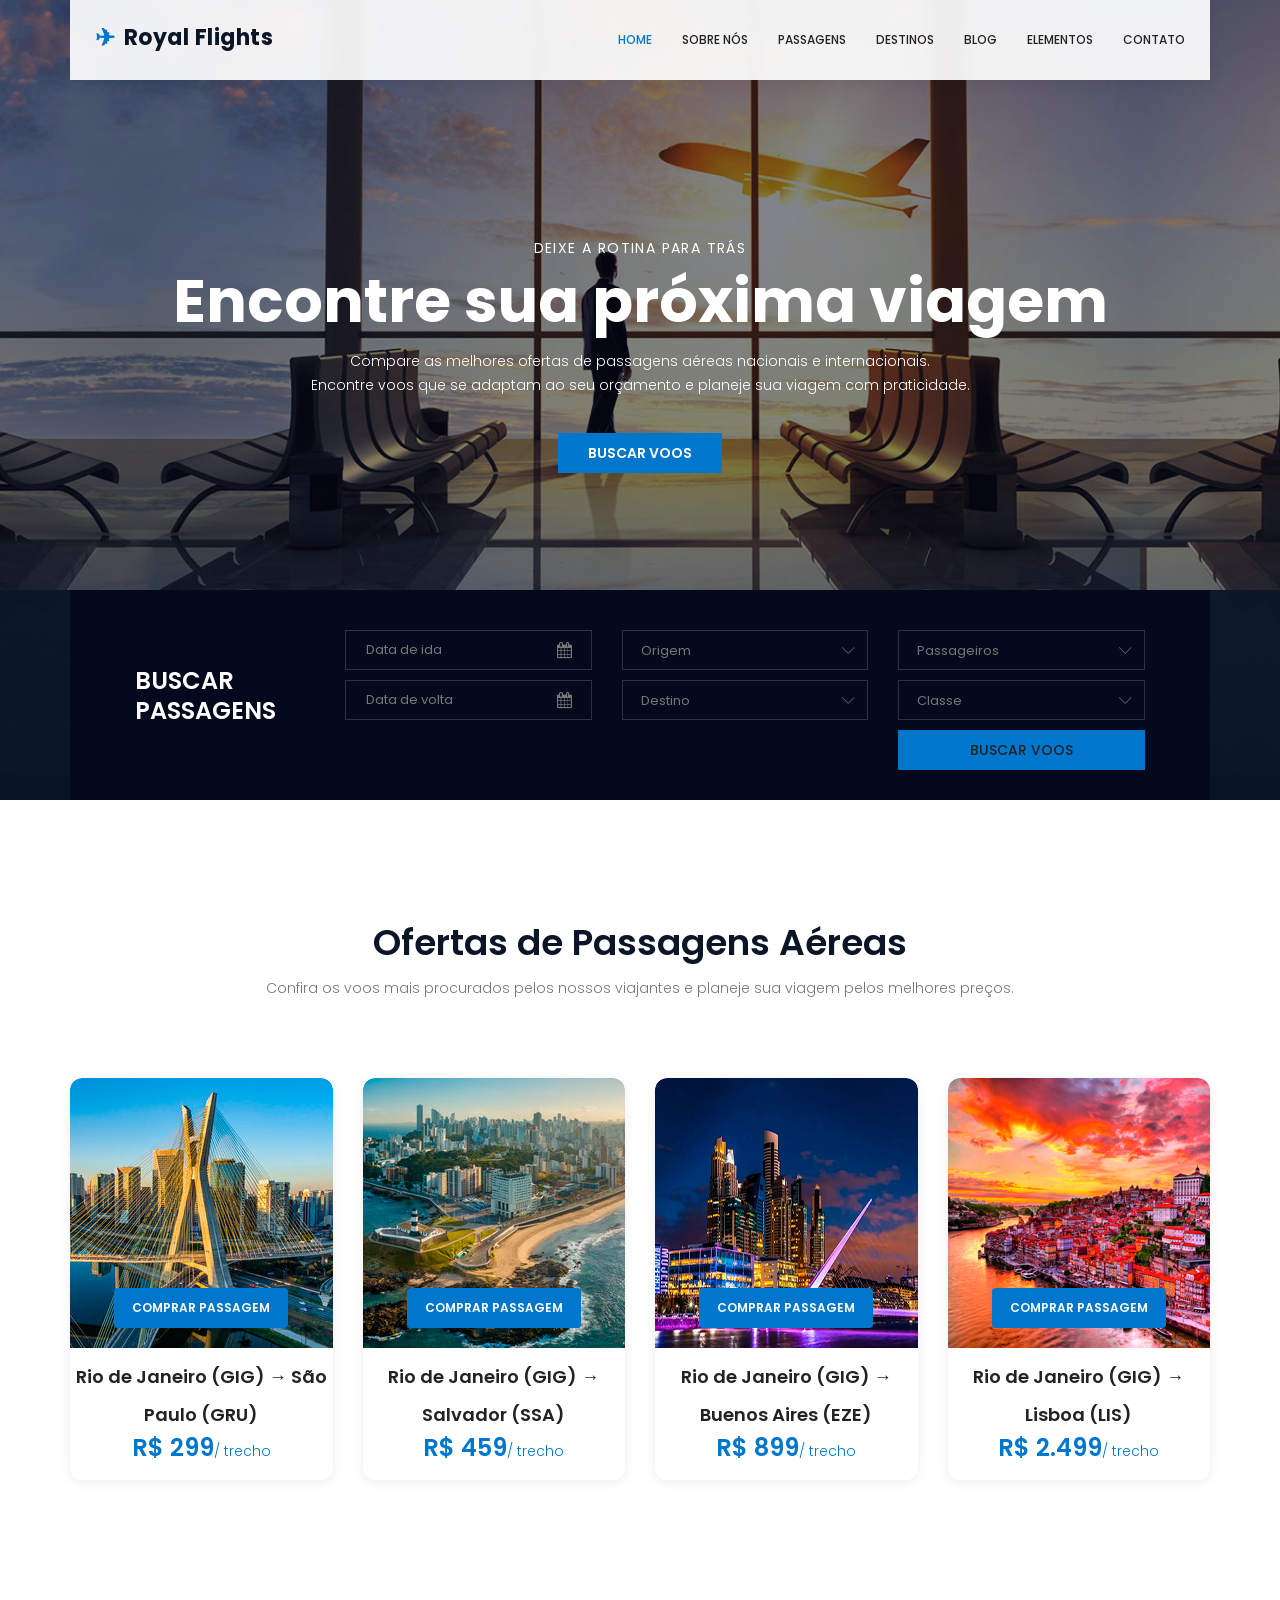
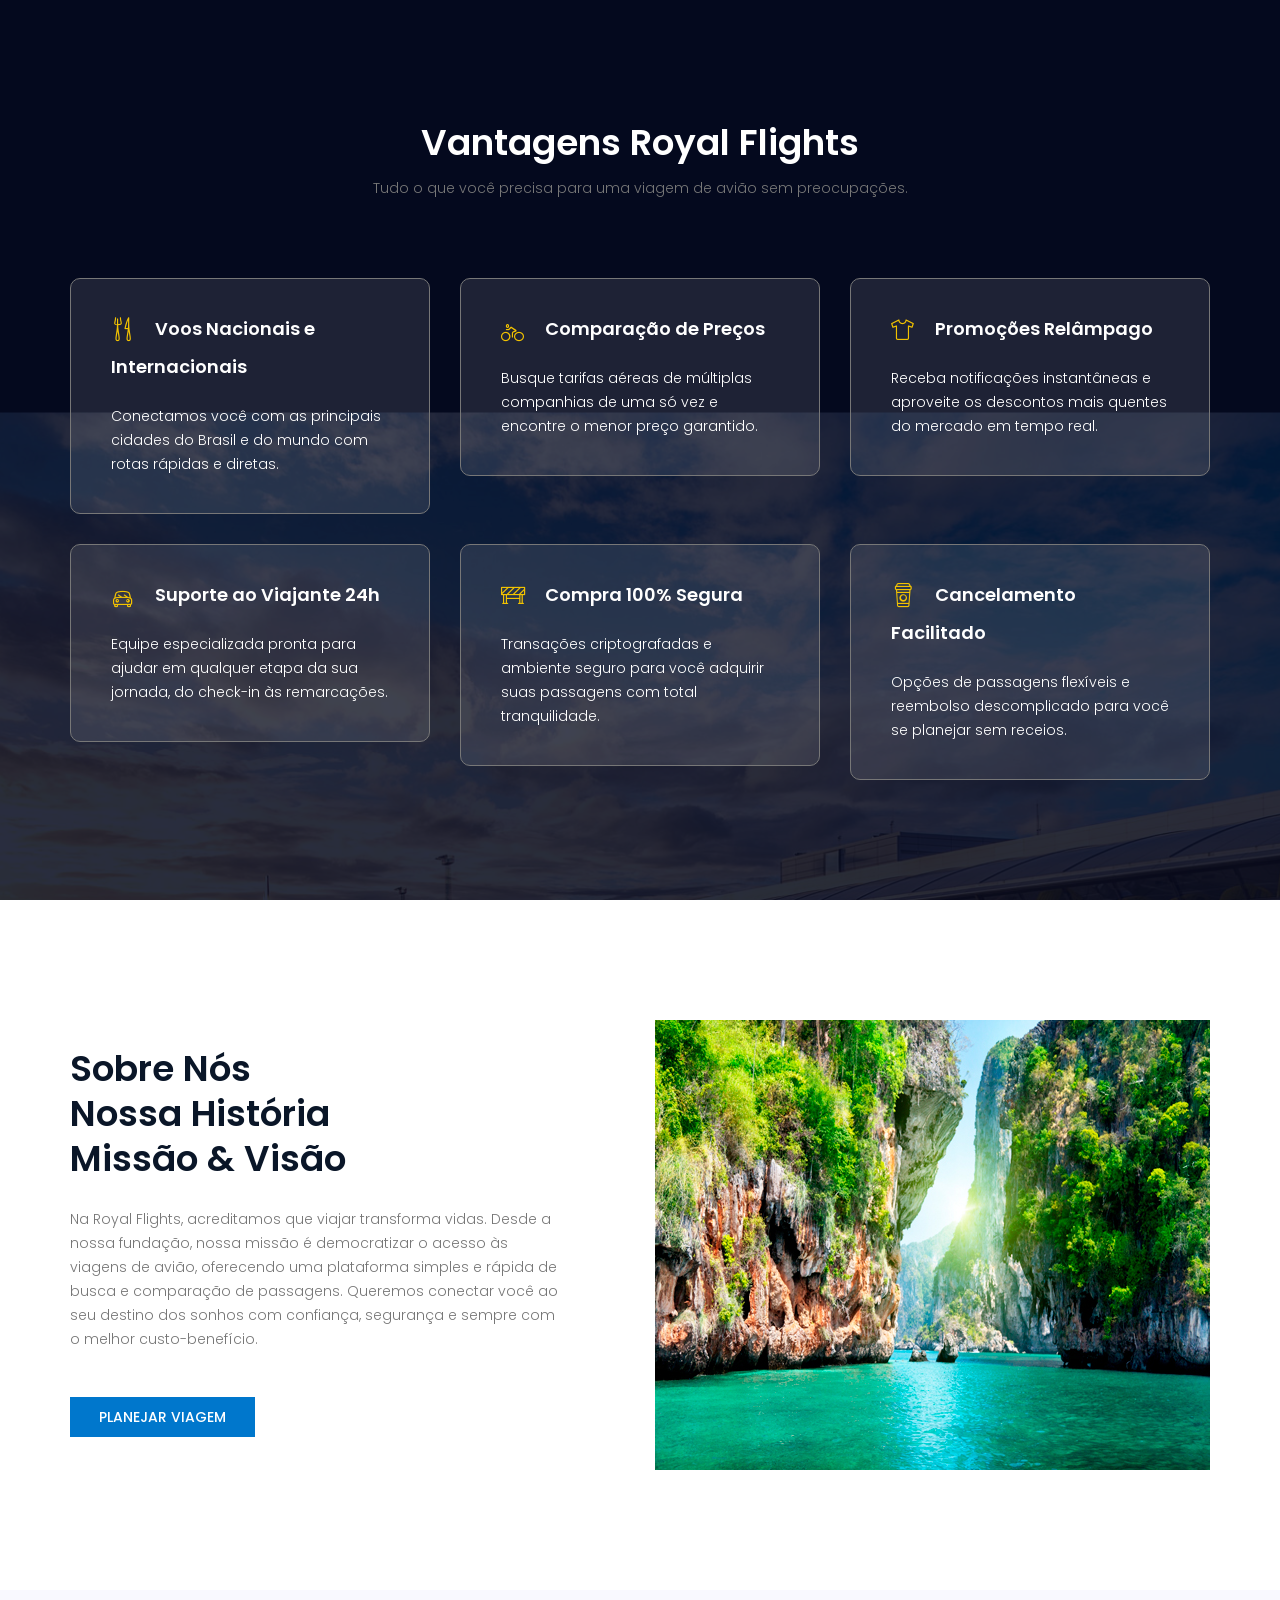
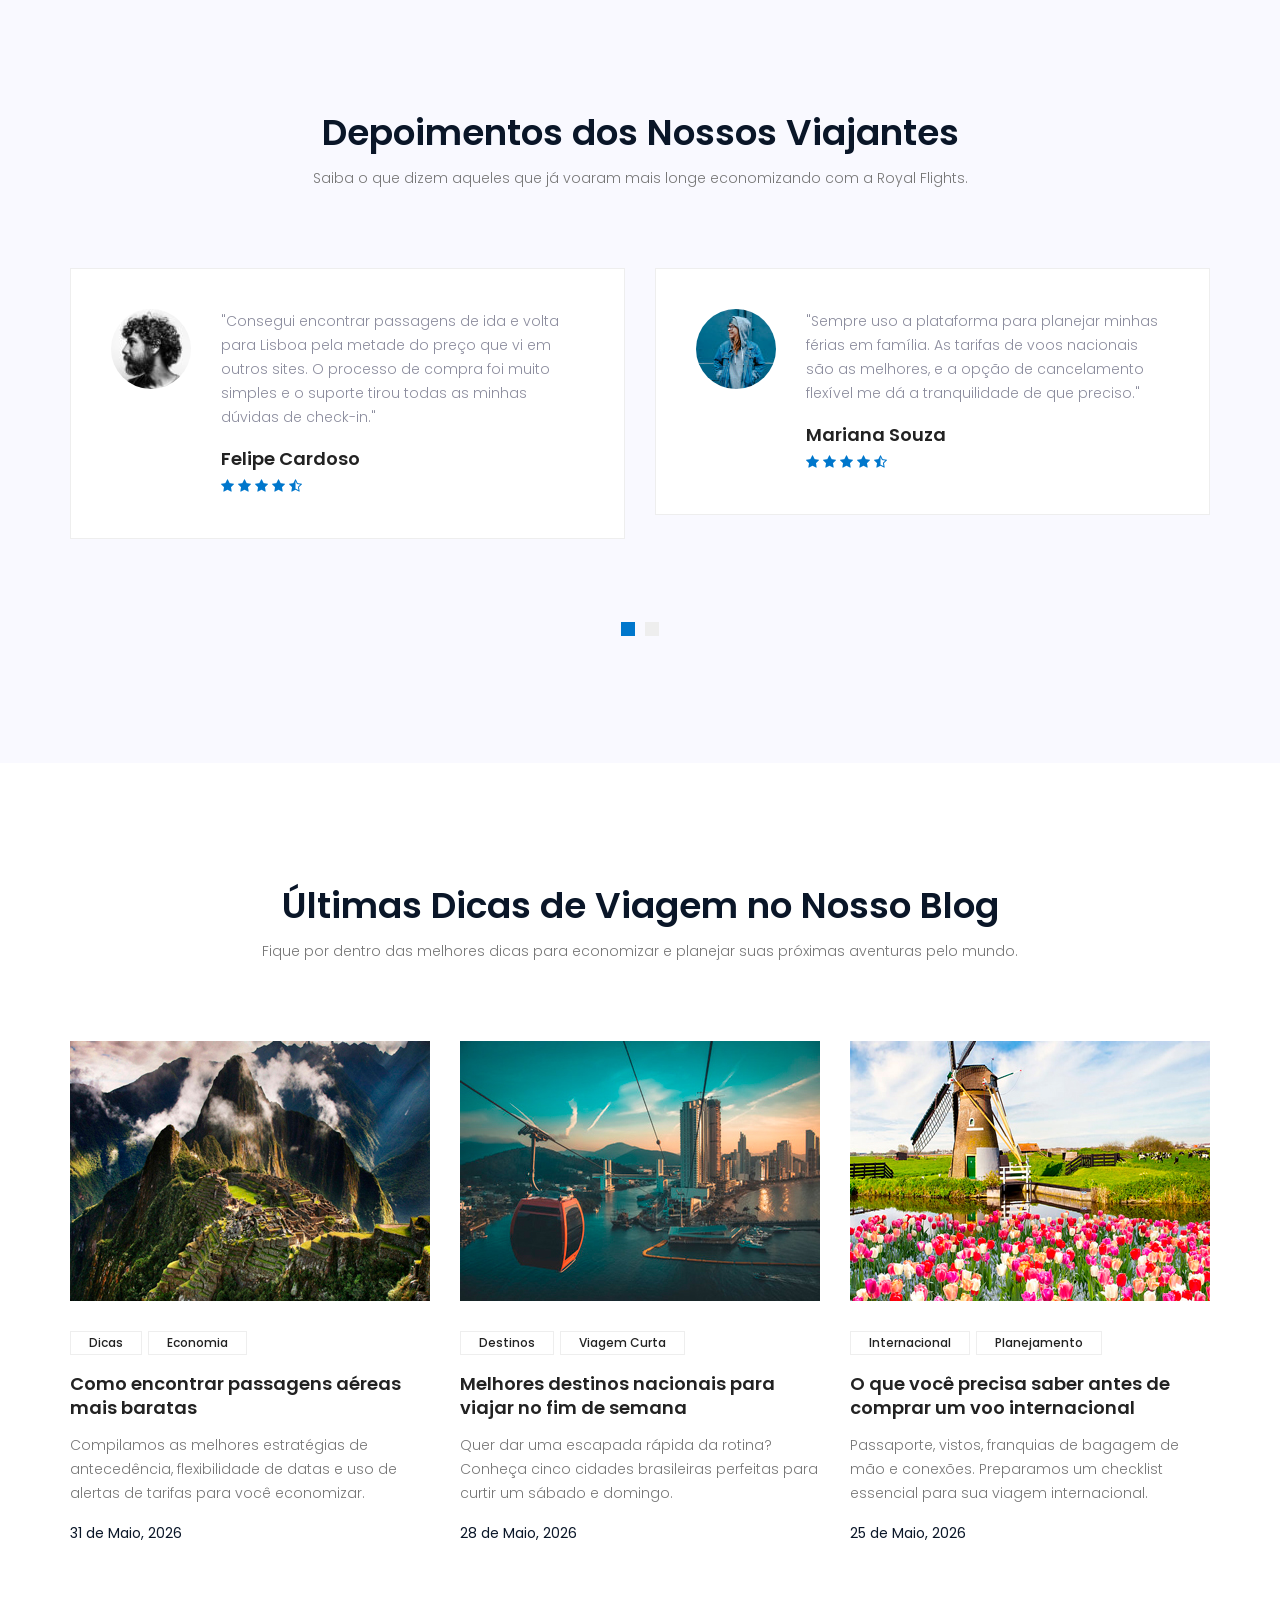
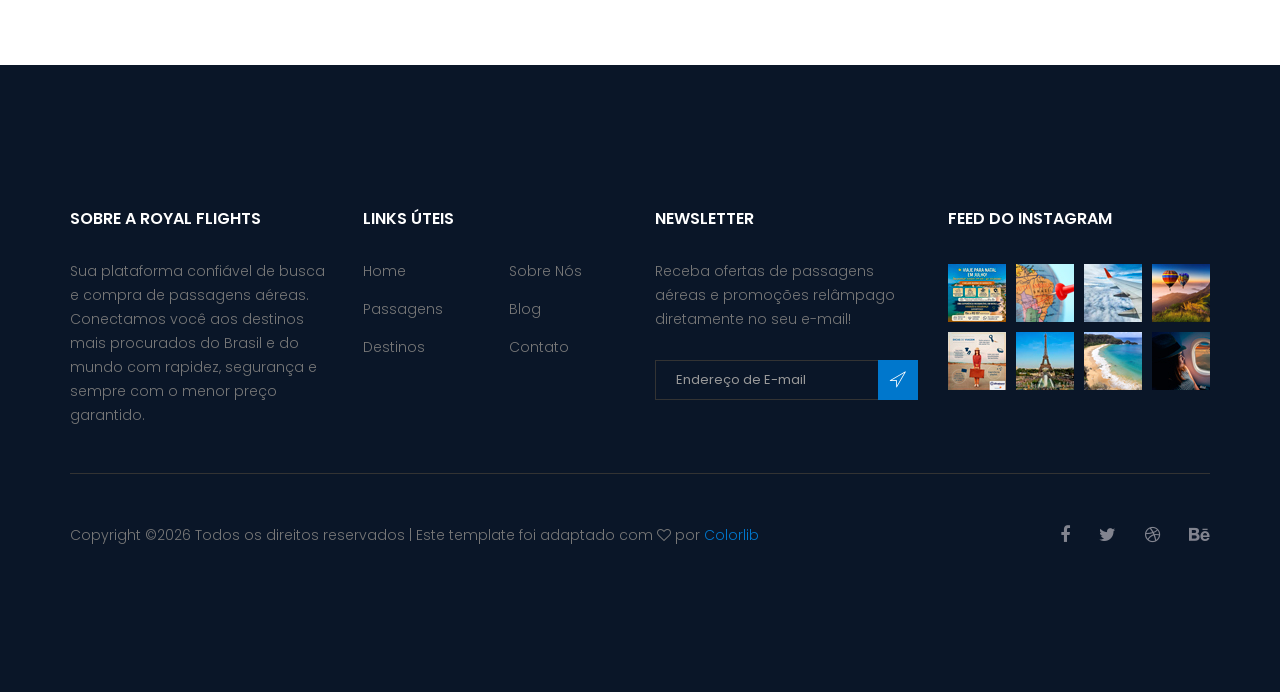
==== commit 5d906d6e: "Blog finalizado e fotos organizadas" ====
--- a/royal-master/index.html
+++ b/royal-master/index.html
@@ -286,7 +286,7 @@
                 </div>
                 <div class="testimonial_slider owl-carousel">
                     <div class="media testimonial_item">
-                        <img class="rounded-circle" src="image/testtimonial-1.jpg" alt="viajante satisfeito Felipe Cardoso">
+                        <img class="rounded-circle" src="image/Comentario_Otimizada.jpg" alt="viajante satisfeito Felipe Cardoso">
                         <div class="media-body">
                             <p>"Consegui encontrar passagens de ida e volta para Lisboa pela metade do preço que vi em outros sites. O processo de compra foi muito simples e o suporte tirou todas as minhas dúvidas de check-in."</p>
                             <a href="#"><h4 class="sec_h4">Felipe Cardoso</h4></a>
@@ -300,7 +300,7 @@
                         </div>
                     </div>    
                     <div class="media testimonial_item">
-                        <img class="rounded-circle" src="image/testtimonial-1.jpg" alt="viajante satisfeita Mariana Souza">
+                        <img class="rounded-circle" src="image/comentario-2_Otimizada.jpg" alt="viajante satisfeita Mariana Souza">
                         <div class="media-body">
                             <p>"Sempre uso a plataforma para planejar minhas férias em família. As tarifas de voos nacionais são as melhores, e a opção de cancelamento flexível me dá a tranquilidade de que preciso."</p>
                             <a href="#"><h4 class="sec_h4">Mariana Souza</h4></a>
@@ -314,7 +314,7 @@
                         </div>
                     </div>
                     <div class="media testimonial_item">
-                        <img class="rounded-circle" src="image/testtimonial-1.jpg" alt="viajante satisfeito Rodrigo Mello">
+                        <img class="rounded-circle" src="image/comentario-4_Otimizada.jpg" alt="viajante satisfeito Rodrigo Mello">
                         <div class="media-body">
                             <p>"Excelente serviço! O alerta de passagens promocionais no e-mail me ajudou a comprar voos de última hora para Brasília para uma reunião de negócios sem estourar o orçamento corporativo."</p>
                             <a href="#"><h4 class="sec_h4">Rodrigo Mello</h4></a>
@@ -328,7 +328,7 @@
                         </div>
                     </div>    
                     <div class="media testimonial_item">
-                        <img class="rounded-circle" src="image/testtimonial-1.jpg" alt="viajante satisfeita Beatriz Antunes">
+                        <img class="rounded-circle" src="image/comentario-3_Otimizada.jpg" alt="viajante satisfeita Beatriz Antunes">
                         <div class="media-body">
                             <p>"A experiência de voar com as companhias recomendadas pela Royal Flights foi fantástica. A plataforma cumpre o que promete: rapidez, preço baixo e muita segurança na transação."</p>
                             <a href="#"><h4 class="sec_h4">Beatriz Antunes</h4></a>
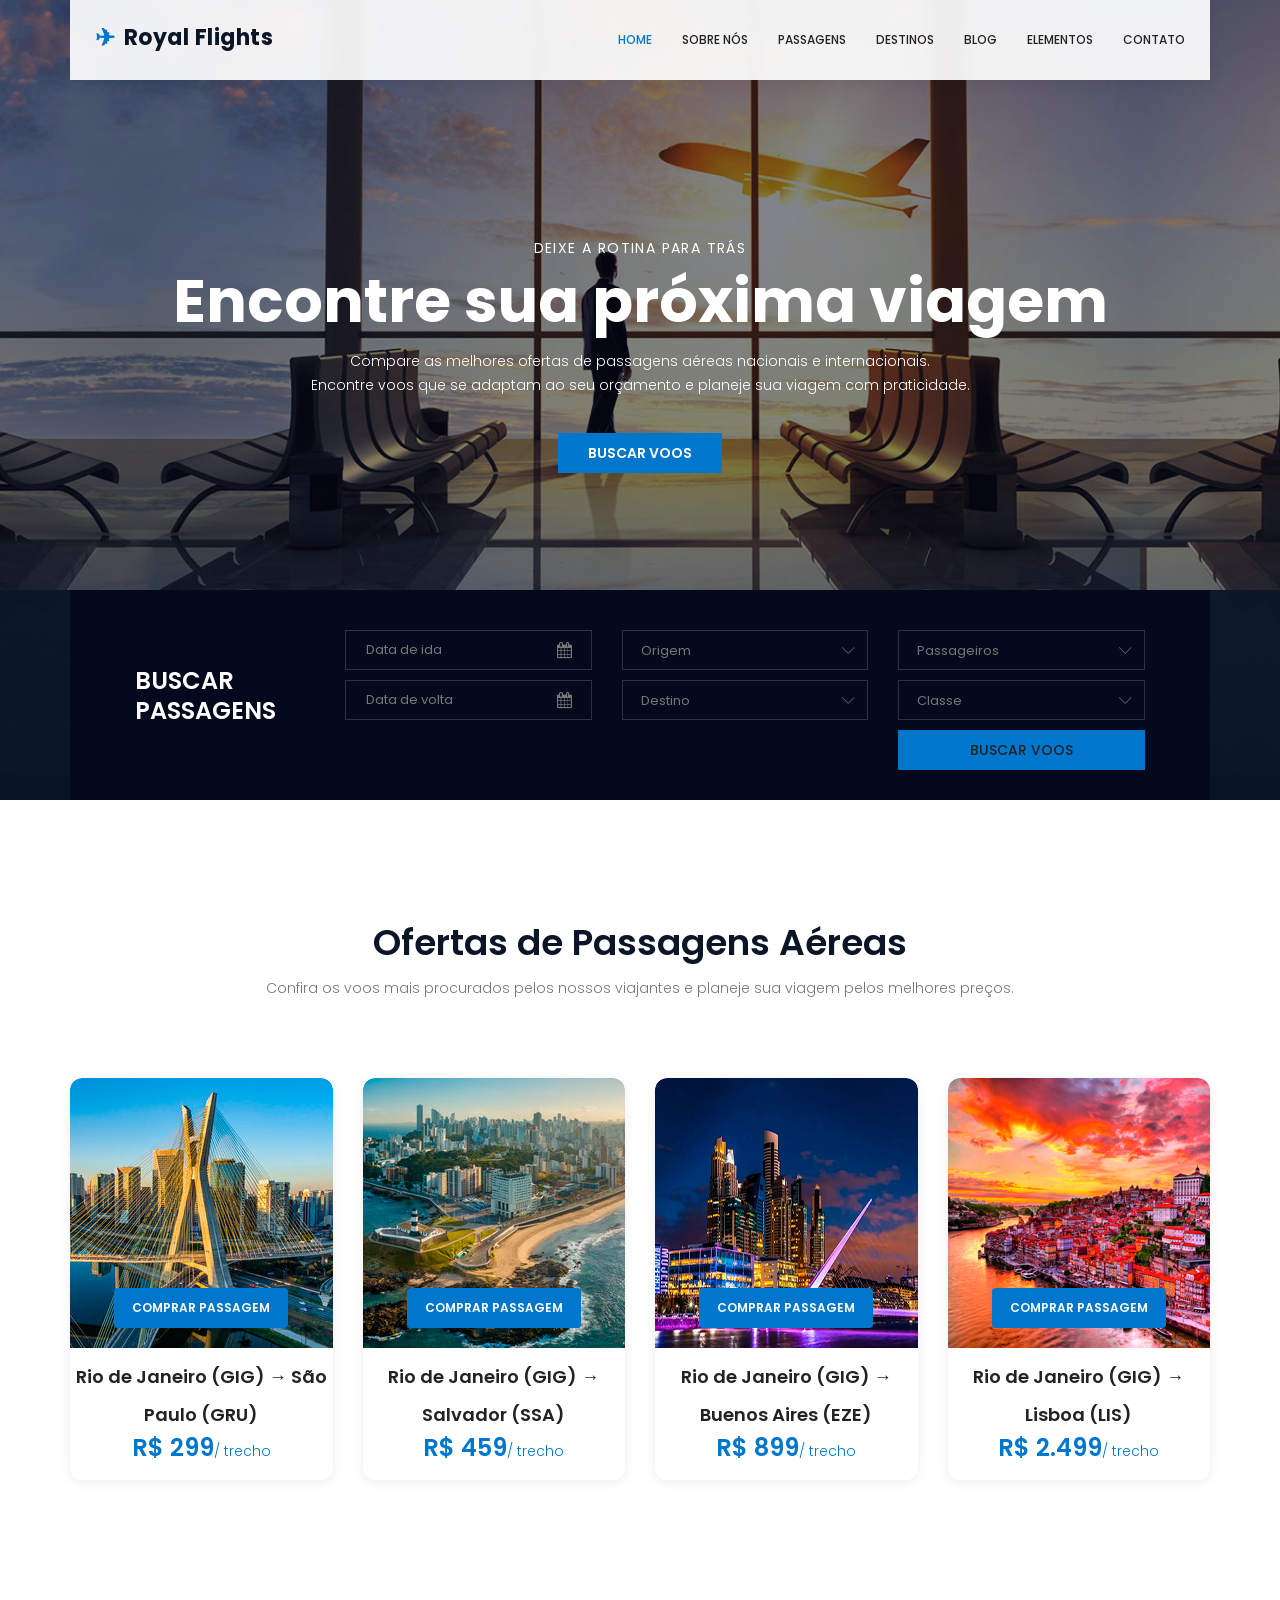
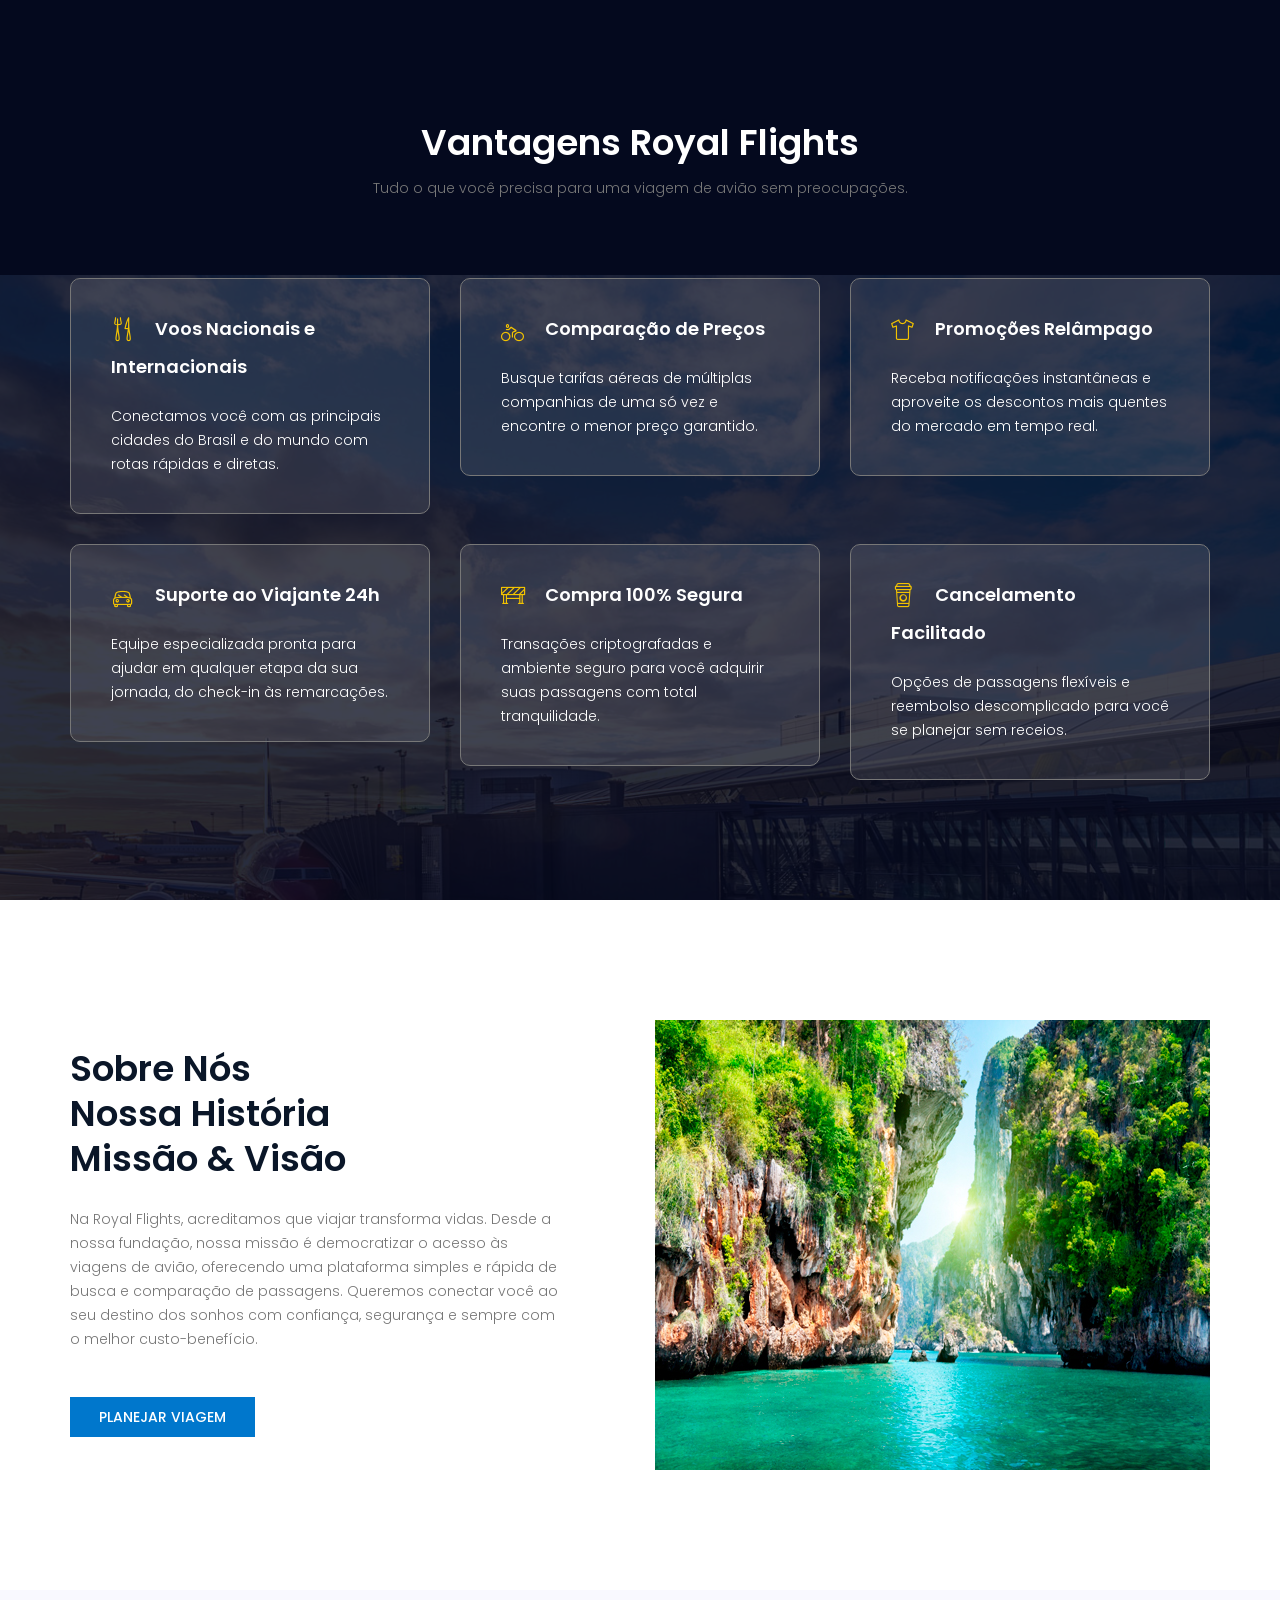
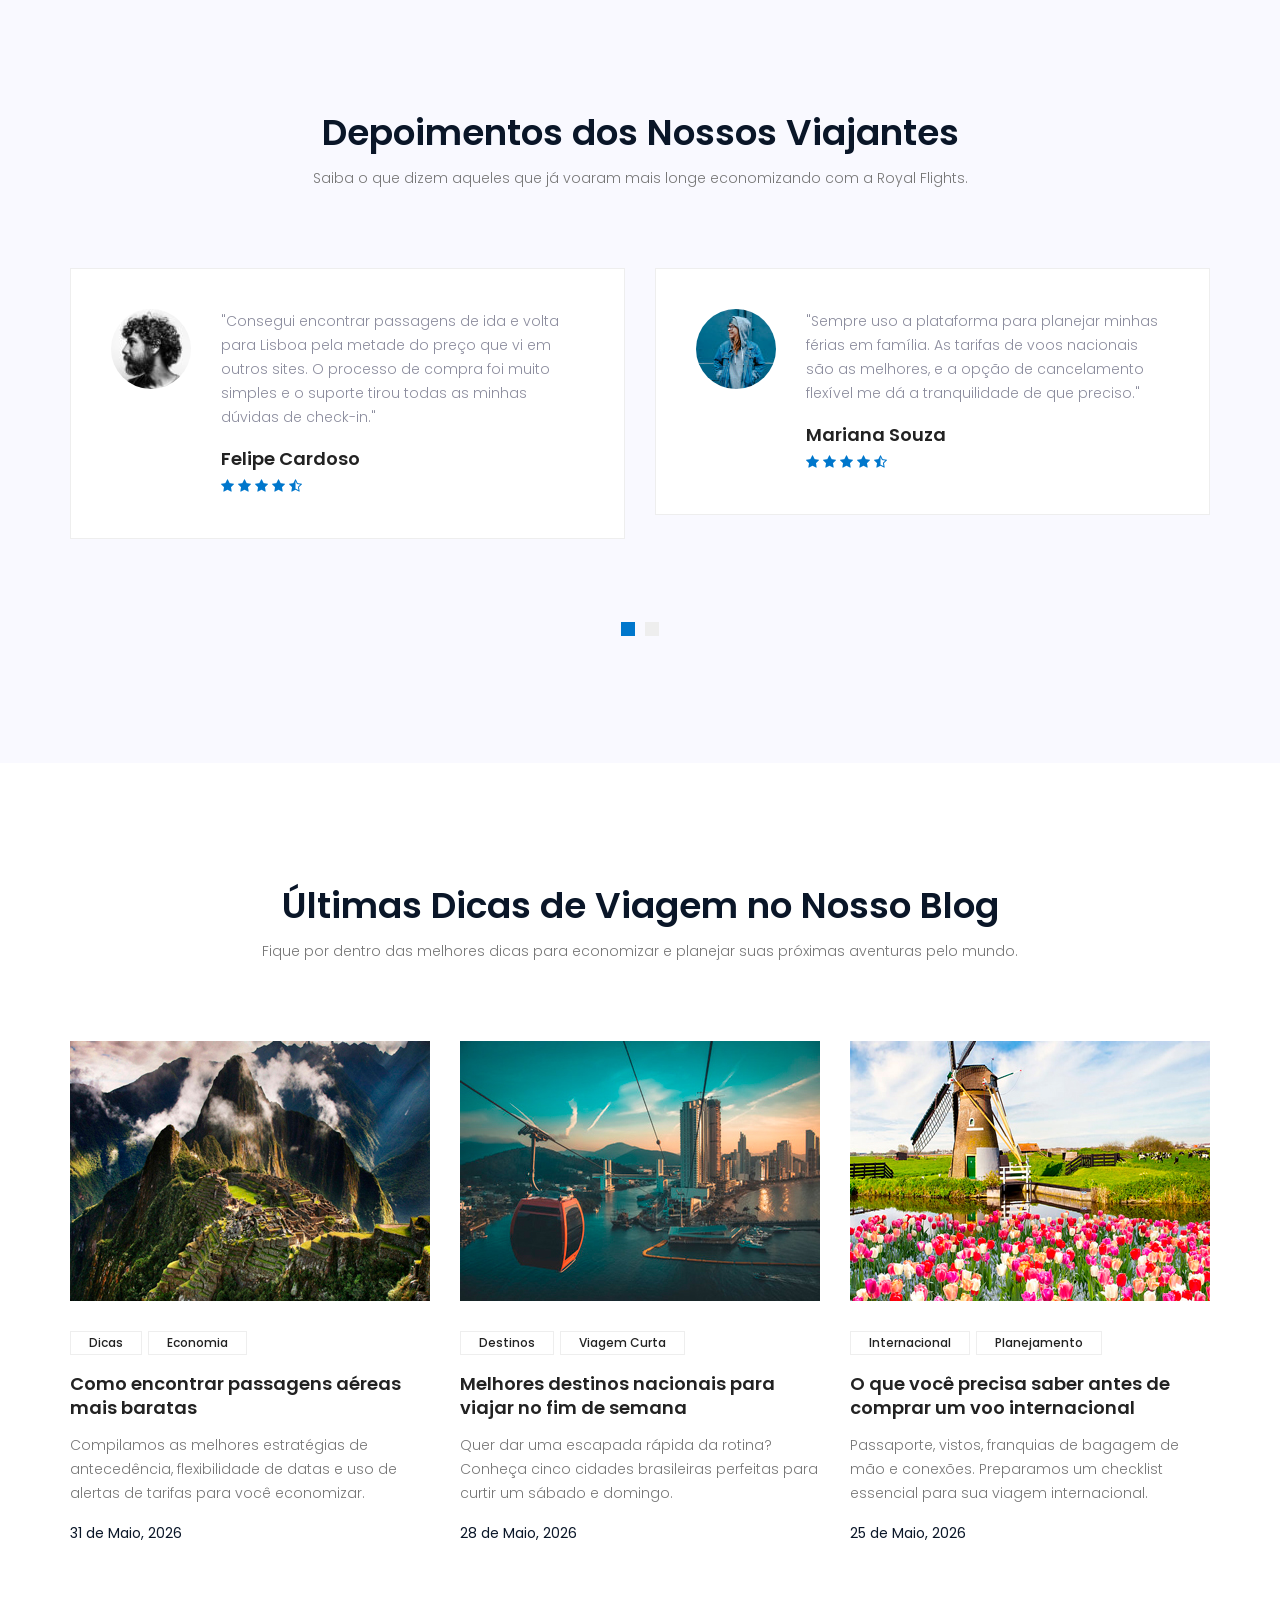
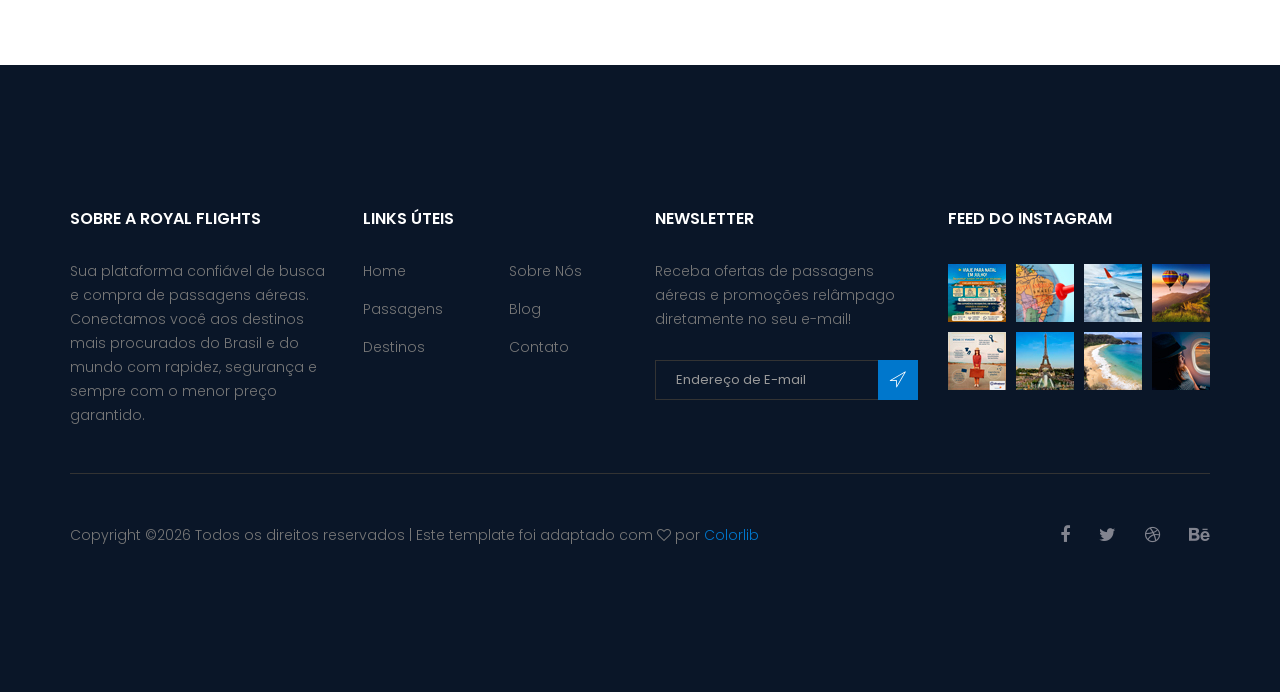
==== commit 4a790e43: "Refatoracao de SEO nas imagens e paginas do projeto" ====
--- a/royal-master/index.html
+++ b/royal-master/index.html
@@ -165,7 +165,7 @@
                     <div class="col-lg-3 col-sm-6">
                         <div class="accomodation_item text-center">
                             <div class="hotel_img">
-                                <img src="image/SaoPaulo_Viagem_Otimizado.jpg" alt="passagem aérea promocional do Rio de Janeiro para São Paulo">
+                                <img src="image/passagem-aerea-sao-paulo.jpg" alt="passagem aérea promocional do Rio de Janeiro para São Paulo">
                                 <a href="#" class="btn theme_btn button_hover">Comprar Passagem</a>
                             </div>
                             <a href="#"><h4 class="sec_h4">Rio de Janeiro (GIG) → São Paulo (GRU)</h4></a>
@@ -175,7 +175,7 @@
                     <div class="col-lg-3 col-sm-6">
                         <div class="accomodation_item text-center">
                             <div class="hotel_img">
-                                <img src="image/Salvador_Viagem_Otimizado.jpg" alt="passagem aérea promocional do Rio de Janeiro para Salvador">
+                                <img src="image/passagem-aerea-salvador.jpg" alt="passagem aérea promocional do Rio de Janeiro para Salvador">
                                 <a href="#" class="btn theme_btn button_hover">Comprar Passagem</a>
                             </div>
                             <a href="#"><h4 class="sec_h4">Rio de Janeiro (GIG) → Salvador (SSA)</h4></a>
@@ -185,7 +185,7 @@
                     <div class="col-lg-3 col-sm-6">
                         <div class="accomodation_item text-center">
                             <div class="hotel_img">
-                                <img src="image/BuenosAires_Viagem_Otimizado.jpg" alt="passagem aérea internacional promocional do Rio de Janeiro para Buenos Aires">
+                                <img src="image/voo-promocional-buenos-aires.jpg" alt="passagem aérea internacional promocional do Rio de Janeiro para Buenos Aires">
                                 <a href="#" class="btn theme_btn button_hover">Comprar Passagem</a>
                             </div>
                             <a href="#"><h4 class="sec_h4">Rio de Janeiro (GIG) → Buenos Aires (EZE)</h4></a>
@@ -195,7 +195,7 @@
                     <div class="col-lg-3 col-sm-6">
                         <div class="accomodation_item text-center">
                             <div class="hotel_img">
-                                <img src="image/Lisboa_Viagem_Otimizado.jpg" alt="passagem aérea internacional promocional do Rio de Janeiro para Lisboa">
+                                <img src="image/voo-promocional-lisboa.jpg" alt="passagem aérea internacional promocional do Rio de Janeiro para Lisboa">
                                 <a href="#" class="btn theme_btn button_hover">Comprar Passagem</a>
                             </div>
                             <a href="#"><h4 class="sec_h4">Rio de Janeiro (GIG) → Lisboa (LIS)</h4></a>
@@ -270,7 +270,7 @@
                         </div>
                     </div>
                     <div class="col-md-6">
-                        <img class="img-fluid" src="image/SobreNos_Imagem_RF_Otimizado.jpg" alt="Aeronave em voo no céu de fim de tarde">
+                        <img class="img-fluid" src="image/aeronave-voando-no-ceu.jpg" alt="Aeronave em voo no céu de fim de tarde">
                     </div>
                 </div>
             </div>
@@ -286,7 +286,7 @@
                 </div>
                 <div class="testimonial_slider owl-carousel">
                     <div class="media testimonial_item">
-                        <img class="rounded-circle" src="image/Comentario_Otimizada.jpg" alt="viajante satisfeito Felipe Cardoso">
+                        <img class="rounded-circle" src="image/depoimento-felipe-cardoso.jpg" alt="viajante satisfeito Felipe Cardoso">
                         <div class="media-body">
                             <p>"Consegui encontrar passagens de ida e volta para Lisboa pela metade do preço que vi em outros sites. O processo de compra foi muito simples e o suporte tirou todas as minhas dúvidas de check-in."</p>
                             <a href="#"><h4 class="sec_h4">Felipe Cardoso</h4></a>
@@ -300,7 +300,7 @@
                         </div>
                     </div>    
                     <div class="media testimonial_item">
-                        <img class="rounded-circle" src="image/comentario-2_Otimizada.jpg" alt="viajante satisfeita Mariana Souza">
+                        <img class="rounded-circle" src="image/depoimento-mariana-souza.jpg" alt="viajante satisfeita Mariana Souza">
                         <div class="media-body">
                             <p>"Sempre uso a plataforma para planejar minhas férias em família. As tarifas de voos nacionais são as melhores, e a opção de cancelamento flexível me dá a tranquilidade de que preciso."</p>
                             <a href="#"><h4 class="sec_h4">Mariana Souza</h4></a>
@@ -314,7 +314,7 @@
                         </div>
                     </div>
                     <div class="media testimonial_item">
-                        <img class="rounded-circle" src="image/comentario-4_Otimizada.jpg" alt="viajante satisfeito Rodrigo Mello">
+                        <img class="rounded-circle" src="image/depoimento-rodrigo-mello.jpg" alt="viajante satisfeito Rodrigo Mello">
                         <div class="media-body">
                             <p>"Excelente serviço! O alerta de passagens promocionais no e-mail me ajudou a comprar voos de última hora para Brasília para uma reunião de negócios sem estourar o orçamento corporativo."</p>
                             <a href="#"><h4 class="sec_h4">Rodrigo Mello</h4></a>
@@ -328,7 +328,7 @@
                         </div>
                     </div>    
                     <div class="media testimonial_item">
-                        <img class="rounded-circle" src="image/comentario-3_Otimizada.jpg" alt="viajante satisfeita Beatriz Antunes">
+                        <img class="rounded-circle" src="image/depoimento-beatriz-antunes.jpg" alt="viajante satisfeita Beatriz Antunes">
                         <div class="media-body">
                             <p>"A experiência de voar com as companhias recomendadas pela Royal Flights foi fantástica. A plataforma cumpre o que promete: rapidez, preço baixo e muita segurança na transação."</p>
                             <a href="#"><h4 class="sec_h4">Beatriz Antunes</h4></a>
@@ -357,7 +357,7 @@
                     <div class="col-lg-4 col-md-6">
                         <div class="single-recent-blog-post">
                             <div class="thumb">
-                                <img class="img-fluid" src="image/blog/Peru_Blog_Otimizado.jpg" alt="Dicas para encontrar passagens aéreas baratas">
+                                <img class="img-fluid" src="image/blog/peru-blog.jpg" alt="Dicas para encontrar passagens aéreas baratas">
                             </div>
                             <div class="details">
                                 <div class="tags">
@@ -373,7 +373,7 @@
                     <div class="col-lg-4 col-md-6">
                         <div class="single-recent-blog-post">
                             <div class="thumb">
-                                <img class="img-fluid" src="image/blog/Balneario_Blog_Otimizado.jpg" alt="Destinos nacionais para viajar no fim de semana">
+                                <img class="img-fluid" src="image/blog/balneario-blog.jpg" alt="Destinos nacionais para viajar no fim de semana">
                             </div>
                             <div class="details">
                                 <div class="tags">
@@ -389,7 +389,7 @@
                     <div class="col-lg-4 col-md-6">
                         <div class="single-recent-blog-post">
                             <div class="thumb">
-                                <img class="img-fluid" src="image/blog/Holanda_Blog_Otimizado.jpg" alt="Guia para compra de voos internacionais">
+                                <img class="img-fluid" src="image/blog/holanda-blog.jpg" alt="Guia para compra de voos internacionais">
                             </div>
                             <div class="details">
                                 <div class="tags">
--- a/royal-master/css/style.css
+++ b/royal-master/css/style.css
@@ -500,7 +500,7 @@
 }
 
 .banner_area .bg-parallax {
-  background: url("../image/Banner_Aeroporto_Otimizado.jpg") no-repeat scroll center 0/cover;
+  background: url("../image/banner-aeroporto.jpg") no-repeat scroll center 0/cover;
   opacity: 0.50;
 }
 
@@ -673,7 +673,7 @@
 }
 
 .breadcrumb_area .bg-parallax {
-  background: url("../image/Banner_Aeroporto_Otimizado.jpg") no-repeat scroll center 0/cover;
+  background: url("../image/banner-aeroporto.jpg") no-repeat scroll center 0/cover;
   opacity: 0.50;
   z-index: -1;
 }
@@ -829,7 +829,7 @@
 }
 
 .facilities_area .bg-parallax {
-  background: url("../image/Aeroporto_Background_Otimizado.jpg") no-repeat scroll center 0/cover;
+  background: url("../image/aeroporto-background.jpg") no-repeat scroll center 0/cover;
   opacity: 0.15;
 }
 
